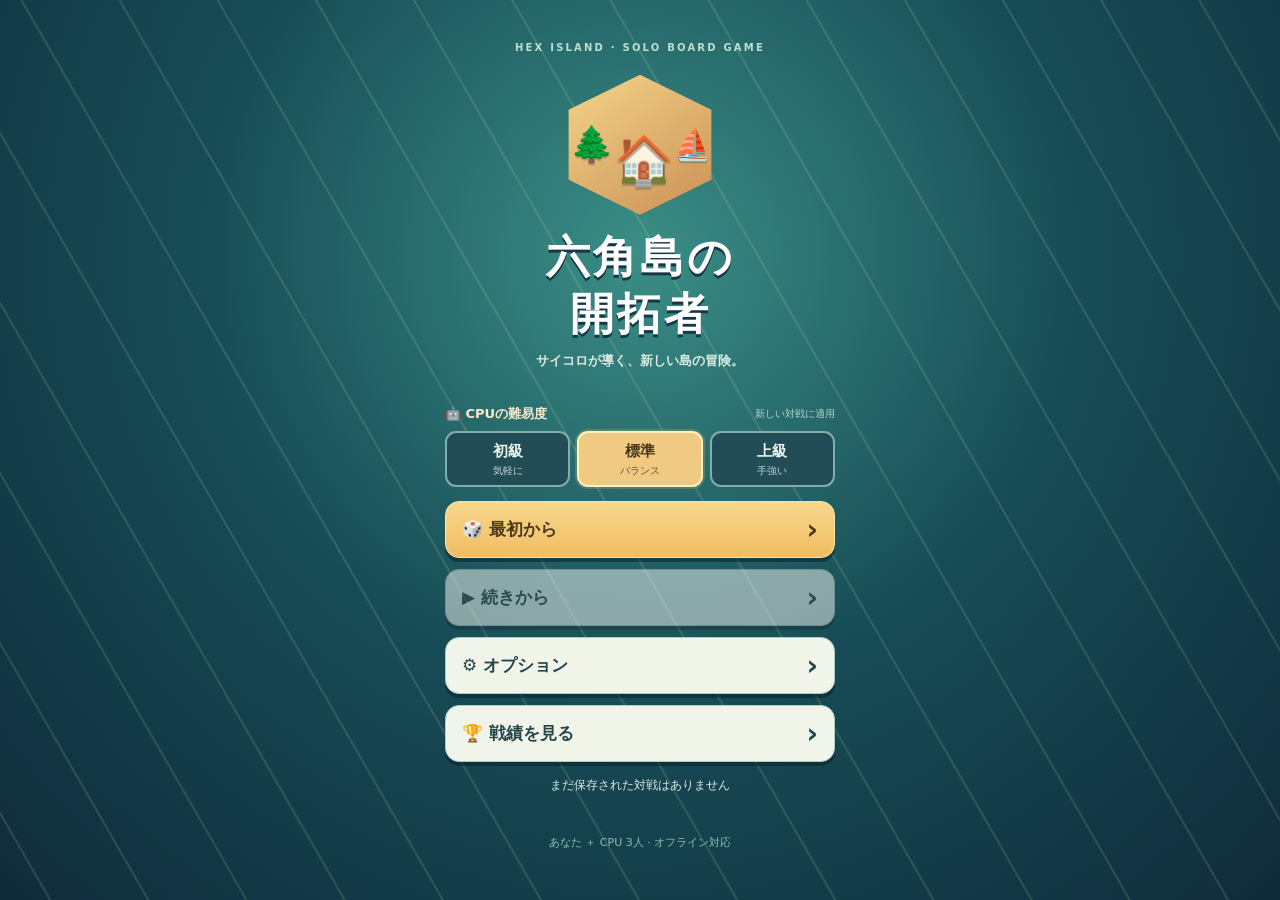
==== hex-island/index.html @ a7f0928b "Publish Hex Island PWA" ====
<!DOCTYPE html>
<html lang="ja">
<head>
<meta charset="utf-8"><meta name="viewport" content="width=device-width,initial-scale=1,maximum-scale=1,viewport-fit=cover">
<meta name="theme-color" content="#172d3d">
<meta name="description" content="六角形の島を開拓しよう。自分対CPU3人で楽しめる、オフライン対応の戦略ボードゲーム。">
<meta name="application-name" content="六角島の開拓者">
<meta name="mobile-web-app-capable" content="yes">
<meta name="apple-mobile-web-app-capable" content="yes">
<meta name="apple-mobile-web-app-status-bar-style" content="black-translucent">
<meta name="apple-mobile-web-app-title" content="六角島の開拓者">
<link rel="manifest" href="./manifest.webmanifest">
<link rel="icon" type="image/svg+xml" href="./favicon.svg">
<link rel="apple-touch-icon" href="./icons/icon-192.png">
<title>六角島の開拓者 — Ver.8.14</title>
<style>
:root{--ink:#203242;--ocean:#9ad3d1;--sand:#f6edda;--paper:#fffaf0;--accent:#0c867b;--gold:#f0b441;--muted:#667482;--red:#dc6858}
*{box-sizing:border-box;-webkit-tap-highlight-color:transparent}html,body{margin:0;height:100%;overflow:hidden}body{font-family:system-ui,-apple-system,"Hiragino Kaku Gothic ProN","Yu Gothic",sans-serif;background:#e7edec;color:var(--ink)}button,select{font:inherit}button{cursor:pointer;touch-action:manipulation}button:disabled{opacity:.35;cursor:default}#app{height:100dvh;max-width:620px;margin:auto;display:flex;flex-direction:column;overflow:hidden;background:#e6f0eb;box-shadow:0 0 35px #182e2433}
.top{background:#172d3d;color:white;padding:calc(8px + env(safe-area-inset-top)) 12px 9px;display:flex;align-items:center;gap:9px;flex-shrink:0}.mark{width:34px;height:34px;border-radius:11px;background:linear-gradient(145deg,#ecd08c,#bb763e);display:grid;place-items:center;font-size:22px}.brand{min-width:0;flex:1}.brand b{font-size:15px;letter-spacing:.045em;display:block}.brand small{font-size:10px;color:#c0d4de}.top button{border:1px solid #547180;background:#294557;color:white;border-radius:9px;min-height:33px;padding:4px 9px;font-size:12px;font-weight:700}
.players{display:grid;grid-template-columns:repeat(4,minmax(0,1fr));background:#fcf8ee;padding:7px 6px;gap:5px;flex-shrink:0;border-bottom:1px solid #e1d9c9}.player{min-width:0;border:2px solid transparent;border-radius:11px;text-align:center;padding:5px 2px 4px;position:relative;background:#eee9df}.player.active{border-color:#244e55;background:#fff}.player .pname{font-size:11px;font-weight:800;white-space:nowrap}.player .pscore{font-size:18px;line-height:1.4;font-weight:900;white-space:nowrap}.player .scorelabel{font-size:9px;color:#70808b}.player .rlen{font-size:10px;line-height:1.2;font-weight:700;color:#566d72}.player .extras{position:absolute;right:2px;top:1px;font-size:9px;letter-spacing:-2px}.player.you{background:#e5f3ef}.player{border:2px solid transparent;cursor:pointer;font-family:inherit;color:inherit;appearance:none}.player:focus-visible{outline:3px solid #e9ab43;outline-offset:1px}.player.active:before{content:"▼";color:#278879;position:absolute;top:-10px;left:calc(50% - 5px);font-size:10px}.port-label{font-size:8px;font-weight:900;fill:#294454;pointer-events:none}.port-ico{font-size:14px;pointer-events:none}.port-hit{cursor:pointer}.boardzone svg:focus-visible{outline:2px solid #e9b24e}.ready:not(.selected){border-color:#5caa92;background:#f2fff6} .hintline .harbor{font-weight:800;color:#0d796f}
.status{background:#e5eee9;border-bottom:1px solid #cdded7;padding:5px 11px;display:flex;align-items:center;justify-content:space-between;gap:7px;min-height:39px;flex-shrink:0}.status .msg{min-width:0;flex:1;font-size:12px;line-height:1.25;font-weight:750}.dice{display:flex;gap:4px;flex-shrink:0}.die{background:white;color:#222;box-shadow:0 1px 3px #1c3e3e33;border-radius:7px;width:25px;height:25px;display:grid;place-items:center;font-size:20px;line-height:1}
.boardzone{position:relative;min-height:0;flex:1;background:radial-gradient(ellipse at 55% 45%,#d0e9dd 0,#99cecc 80%);overflow:hidden;display:flex;align-items:center;justify-content:center}.boardzone:before{content:"";position:absolute;inset:8px;border:1px solid #ffffff44;border-radius:22px;pointer-events:none}.boardzone svg{width:100%;height:100%;max-height:100%;filter:drop-shadow(0 4px 4px #1b66573a);touch-action:manipulation}.boardfooter{position:absolute;right:9px;bottom:6px;font-size:10px;color:#37657499;pointer-events:none}.tile-num{font-size:20px;font-weight:950;fill:#273842;paint-order:stroke;stroke:#fff7ea;stroke-width:.8px}.tile-num.hot{fill:#ba4331}.tile-icon{font-size:25px;pointer-events:none}.tile-name{font-size:10px;font-weight:bold;fill:#1e3d41;opacity:.87;pointer-events:none}.hit{cursor:pointer}.hint{animation:glow 1.4s infinite ease-in-out}@keyframes glow{50%{opacity:.4}}.tile-robber{filter:drop-shadow(0px 2px 1px #3338)}
.dock{background:#fffaf1;border-top:1px solid #d0d4c8;box-shadow:0 -4px 10px #152c2530;flex-shrink:0;padding:7px 9px calc(7px + env(safe-area-inset-bottom))}.wallet{display:grid;grid-template-columns:repeat(5,minmax(0,1fr));gap:5px;margin-bottom:7px}.res{display:flex;align-items:center;justify-content:space-evenly;border:1px solid #ded5c5;background:#faf4e7;border-radius:9px;min-height:36px;padding:2px;gap:2px}.res .ico{font-size:18px}.res b{font-size:16px;font-variant-numeric:tabular-nums}.res small{display:none}.res.empty{opacity:.47}.hintline{font-size:11px;color:#5d6c73;display:flex;align-items:center;justify-content:space-between;min-height:19px;margin-bottom:4px;gap:8px;overflow:hidden}.hintline span{overflow:hidden;text-overflow:ellipsis;white-space:nowrap}.hintline button{border:0;background:none;color:#007e74;font-weight:800;padding:0 4px;white-space:nowrap;font-size:11px}.actions{display:grid;grid-template-columns:repeat(4,minmax(0,1fr));gap:5px}.action{border:1px solid #d8d4c8;border-radius:10px;background:#fff;min-height:39px;padding:5px 2px;color:#244050;font-size:12px;font-weight:800;line-height:1.2}.action.main{background:#0c877c;color:white;border-color:#0c877c}.action.selected{background:#e8b950;border-color:#b88b25;color:#49391f}.action .symbol{margin-right:2px;font-size:15px}.action.wide{grid-column:span 2}.action[hidden]{display:none}
.scrim{position:fixed;inset:0;background:#0a1b26a8;display:flex;align-items:flex-end;justify-content:center;z-index:20;padding:10px}.scrim.hidden{display:none}.sheet{width:min(100%,600px);max-height:85dvh;overflow:auto;background:#fffaf0;border-radius:18px 18px 14px 14px;box-shadow:0 6px 32px #102e3999;padding:18px 17px calc(16px + env(safe-area-inset-bottom));animation:rise .16s ease-out}@keyframes rise{from{transform:translateY(18px);opacity:.6}}.sheet h2{font-size:20px;margin:0 0 8px}.sheet p{font-size:13px;line-height:1.6;margin:0 0 13px;color:#64707b}.sheet .sub{font-size:12px;color:#718080}.sheet .heading{display:flex;justify-content:space-between;align-items:center}.xclose{border:0;background:#eee4d4;width:28px;height:28px;border-radius:50%;font-size:19px}.sheetbtn{border:0;border-radius:10px;padding:12px 15px;background:#0b877b;color:white;font-weight:800;min-height:44px}.sheetbtn.secondary{background:#eae3d3;color:#334954}.sheetbtn:disabled{opacity:.3}.sheet .row{display:flex;align-items:center;gap:8px;margin:8px 0}.sheet select{flex:1;min-width:0;border:1px solid #dbd1bc;background:#fff;padding:10px 5px;border-radius:8px;font-size:14px}.pills{display:grid;grid-template-columns:repeat(5,1fr);gap:5px;margin:12px 0}.pill{border:1px solid #dacaa8;background:white;border-radius:10px;padding:9px 2px;font-size:13px;text-align:center}.pill:disabled{opacity:.3}.pill strong{display:block;font-size:18px}.pill.picked{outline:3px solid #efa933}.harborgrid{display:flex;flex-wrap:wrap;gap:6px;margin:6px 0 12px}.harbor-chip{padding:6px 8px;border-radius:8px;background:#e8f2f0;color:#236457;border:1px solid #b8d3c8;font-size:12px;font-weight:800}.tourtip{font-size:11px;color:#52677a}.breakdown{display:grid;grid-template-columns:1fr auto;gap:7px 12px;border-radius:10px;background:#eef3ed;padding:12px;font-size:13px}.breakdown b{text-align:right}.warning{color:#a25933;font-size:12px}.sheetbtn.alt{background:#e7dbbb;color:#344653}.key{font-size:12px;min-width:56px;font-weight:800}.log{background:#edf3ef;border-radius:8px;padding:10px;font-size:12px;line-height:1.7;max-height:125px;overflow:auto;margin:10px 0}.toast{position:absolute;z-index:10;top:9px;left:50%;transform:translateX(-50%);background:#19343fe8;color:#fff;border:1px solid #ffffff66;border-radius:11px;padding:9px 12px;font-size:13px;font-weight:800;max-width:90%;min-width:150px;text-align:center;pointer-events:none;box-shadow:0 3px 10px #0004;animation:rise .2s ease-out}.hidden{display:none!important}
@media(max-height:700px){.top{padding-top:5px;padding-bottom:5px}.mark{height:29px;width:29px}.players{padding:4px 6px}.player{padding:2px}.player .pscore{font-size:16px}.player .rlen{font-size:9px}.status{min-height:32px;padding-top:3px;padding-bottom:3px}.dock{padding-top:4px}.wallet{margin-bottom:3px}.res{min-height:30px}.actions .action{min-height:34px}.hintline{min-height:16px;margin:0}}
@media(min-width:650px){#app{border-radius:0 0 16px 16px}}
.brand small{white-space:nowrap;overflow:hidden;text-overflow:ellipsis;display:block}.trade-grid{display:grid;grid-template-columns:1fr 1fr;gap:9px;margin:10px 0}.trade-col{padding:10px 8px;border:1px solid #e2d6bd;border-radius:12px;background:#fff}.trade-col.offer{background:#f0f8ee}.trade-col.request{background:#fff3ea}.trade-col h3{margin:0 0 3px;font-size:13px}.trade-col .micro{font-size:10px;color:#728087;min-height:27px;margin:0 0 6px}.trade-row{display:flex;align-items:center;justify-content:space-between;gap:2px;border-top:1px solid #e7e1d6;padding:5px 0;min-height:37px}.trade-row .rtitle{font-size:11px;min-width:0;white-space:nowrap}.trade-row .step{display:flex;gap:2px;align-items:center}.trade-row .step b{font-size:14px;min-width:16px;text-align:center}.stepbtn{width:27px;height:29px;border-radius:7px;border:1px solid #cfd1c5;background:#fff;font-size:19px;font-weight:700;padding:0;line-height:1}.trade-summary{margin:9px 0;padding:8px 10px;border-radius:9px;background:#eef1e9;font-size:12px;line-height:1.6}.trade-summary strong{color:#196d58}.difficulty-options{display:grid;gap:8px}.difficulty-options button{text-align:left;width:100%;background:white;border:2px solid #d4ddcf;border-radius:11px;padding:12px;font-size:13px}.difficulty-options button.active{border-color:#0c877c;background:#eaf9f3}.difficulty-options b{font-size:15px}.difficulty-options small{display:block;color:#718087;margin-top:4px}.trade-result{background:#f2e9dc;padding:10px;border-radius:9px;font-size:12px;line-height:1.5;margin:7px 0}
@media(max-width:375px){.top{gap:4px;padding-left:7px;padding-right:7px}.top button{font-size:10px;padding:4px 6px}.trade-grid{gap:5px}.trade-col{padding:8px 5px}.trade-row .rtitle{font-size:10px}.stepbtn{width:23px}}

/* Ver.6: small, optional, GPU-friendly feedback animations. */
.top #settingsBtn{min-width:33px;padding:4px 6px;font-size:16px}
.boardzone #fxLayer{position:absolute;inset:0;width:100%;height:100%;pointer-events:none;z-index:2;filter:none;overflow:visible}
.dice.is-rolling .die{animation:diceBounce .13s ease-in-out infinite alternate}
.dice.is-rolling .die:nth-child(2){animation-delay:.065s}
@keyframes diceBounce{to{transform:translateY(-4px) rotate(8deg)}}
.float-tag{animation:floatResource 1.1s ease-out forwards;transform-box:fill-box;transform-origin:center}
@keyframes floatResource{0%{opacity:0;transform:translateY(13px) scale(.65)}18%{opacity:1;transform:translateY(0) scale(1.05)}75%{opacity:1}100%{opacity:0;transform:translateY(-24px) scale(1)}}
.fx-road{stroke-dasharray:76;stroke-dashoffset:76;animation:paintRoad .64s cubic-bezier(.15,.75,.22,1) forwards}
@keyframes paintRoad{75%{opacity:1}100%{stroke-dashoffset:0;opacity:0}}
.fx-ring{transform-box:fill-box;transform-origin:center;animation:buildRing .78s ease-out forwards}
@keyframes buildRing{0%{opacity:1;transform:scale(.25)}100%{opacity:0;transform:scale(2.8)}}
.fx-symbol{animation:buildSymbol .8s ease-out forwards;transform-box:fill-box;transform-origin:center}
@keyframes buildSymbol{0%{opacity:0;transform:translateY(9px) scale(.6)}35%{opacity:1;transform:translateY(-7px) scale(1.25)}100%{opacity:0;transform:translateY(-19px) scale(1)}}
.res.gain{animation:walletFlash .9s ease-out 1;border-color:#a1bd61}
@keyframes walletFlash{0%{background:#dbf1b3;transform:scale(1.08)}100%{background:#faf4e7;transform:scale(1)}}
.player .award-pop{position:absolute;left:50%;top:-16px;transform:translateX(-50%);border-radius:9px;padding:3px 7px;background:#f6d578;color:#634300;z-index:5;white-space:nowrap;font-weight:900;font-size:12px;box-shadow:0 3px 12px #0003;animation:floatAward 1.8s ease-out forwards;pointer-events:none}
@keyframes floatAward{0%{opacity:0;transform:translate(-50%,8px)}20%{opacity:1}70%{opacity:1}100%{opacity:0;transform:translate(-50%,-22px)}}
.celebration{position:fixed;inset:0;z-index:25;pointer-events:none;overflow:hidden}
.confetti{position:absolute;top:-10vh;width:9px;height:18px;border-radius:2px;opacity:0;animation:confettiDrop var(--time) cubic-bezier(.3,.45,.6,1) var(--delay) forwards}
@keyframes confettiDrop{0%{opacity:0;transform:translate(0,-4vh) rotate(0deg)}10%{opacity:1}80%{opacity:1}100%{opacity:0;transform:translate(var(--drift),115vh) rotate(var(--rotate))}}
.setting-toggle{width:100%;display:flex;align-items:center;justify-content:space-between;border:1px solid #d1dfd5;border-radius:12px;padding:13px 12px;background:#fff;margin:10px 0;text-align:left;font-size:14px;font-weight:700;color:#2a4348;min-height:50px}
.setting-toggle .value{color:#fff;background:#178578;border-radius:18px;padding:5px 10px;min-width:64px;text-align:center;font-size:12px}
.setting-toggle[aria-pressed="false"] .value{background:#9b9fa1}
.victory-lead{text-align:center;font-size:16px;font-weight:800;color:#276d60}
@media (prefers-reduced-motion:reduce){.dice.is-rolling .die,.float-tag,.fx-road,.fx-ring,.fx-symbol,.res.gain,.award-pop,.confetti{animation:none!important}}
@media(max-width:375px){.top{gap:3px}.brand b{font-size:13px}.top #settingsBtn{min-width:27px;font-size:14px;padding:4px}}
.order-full{width:100%;margin-top:12px}.order-description{font-size:12px;line-height:2;background:#edf4ee;border-radius:10px;padding:10px 12px;margin:11px 0;overflow-wrap:anywhere}.order-results{display:grid;gap:5px;margin:10px 0}.order-row{display:flex;align-items:center;gap:7px;padding:9px;border:1px solid #e6ddc8;border-radius:9px;background:white;font-size:13px}.order-row.human{background:#e8f7ed;border-color:#89bba4}.order-row b{min-width:30px}.order-row span:nth-child(2){flex:1;font-weight:800}.order-row .mini-dice{font-size:21px;color:#284b66;letter-spacing:1px}.order-row strong{min-width:23px;text-align:right;font-size:19px}.order-row small{font-size:9px;color:#5b7068}

/* Ver.7 · colorful resource cards, crisp artwork, and readable port-access locations. */
:root{--ocean:#89c7c9;--paper:#fffaf1}
.boardzone{background:radial-gradient(ellipse at 48% 40%,#d4eadd 0%,#95cfcd 55%,#71afb7 100%)}
.boardzone svg{filter:drop-shadow(0 2px 4px #286f6b36)}
.tile-num{font-size:20px;stroke:#fffbed;stroke-width:1.5px;stroke-linejoin:round;paint-order:stroke}
.tile-label{font-size:9px;font-weight:900;fill:#27484a;paint-order:stroke;stroke:#fff6df;stroke-width:1.7;stroke-linejoin:round}
.port-rope{fill:none;stroke:#f2f9ef;stroke-width:5.5;stroke-linecap:round;opacity:.95}
.port-rope-color{fill:none;stroke:#35798a;stroke-width:2;stroke-dasharray:3.5 3.5;stroke-linecap:round}
.port-rope.is-selected{stroke:#ffe28a;stroke-width:9;opacity:1;filter:drop-shadow(0 0 4px #ffed93)}
.port-rope-color.is-selected{stroke:#d17919;stroke-width:2.8;stroke-dasharray:5 3}
.port-landing{fill:#fff9e7;stroke:#488e98;stroke-width:2.3;pointer-events:none}
.port-landing.selected{fill:#ffe38b;stroke:#b8701b;stroke-width:3.5}
.port-landing.ours{fill:#fdf0bd;stroke:#b17b23}
.port-landing-label{font-size:12px;font-weight:900;fill:#7b4610;pointer-events:none;text-anchor:middle}
.port-badge{cursor:pointer;filter:drop-shadow(0px 2px 2px #244f4d55)}
.port-badge > rect:first-child{fill:#fffaf0;stroke:#377d8c;stroke-width:2}
.port-badge.selected > rect:first-child{fill:#ffe2a1;stroke:#b4791d;stroke-width:2.8}
.port-badge.owned > rect:first-child{fill:#f8f0b5;stroke:#b87920;stroke-width:2.4}
.port-badge .symbol{font-size:13px;pointer-events:none}
.port-badge .ratio{font-size:10px;font-weight:950;fill:#275262;pointer-events:none}
.port-badge .port-tap{fill:transparent;stroke:transparent;cursor:pointer}
.port-badge:focus{outline:none}
.port-help{position:absolute;top:9px;right:10px;z-index:3;background:#fffaf3e8;color:#235c63;border:1.5px solid #4d999f;border-radius:18px;padding:7px 11px;font-size:11px;font-weight:900;box-shadow:0 2px 6px #25585b38}
.port-help:focus-visible{outline:3px solid #e8aa36}
.port-guide{position:absolute;z-index:4;left:8px;right:8px;bottom:25px;max-width:440px;margin:auto;border-radius:13px;border:2px solid #e2b259;background:#fff9eafa;box-shadow:0 6px 20px #234e5c48;padding:8px 37px 9px 11px;color:#274954;display:flex;flex-direction:column;gap:3px;font-size:12px;line-height:1.45;pointer-events:auto}
.port-guide strong{font-size:13px}
.port-guide .explain{color:#5b6570;font-size:11px}
.port-guide .spot-status{font-size:11px;color:#754e12;font-weight:750}
.port-guide button{position:absolute;right:8px;top:7px;border:0;background:#eaddc2;color:#3f5356;border-radius:50%;font-size:18px;width:27px;height:27px}
.boardfooter{left:8px;right:unset;bottom:6px;color:#285d64;font-size:10px;font-weight:800;letter-spacing:0;text-shadow:0 1px 2px #fff}
.wallet{gap:5px;margin-bottom:6px}
.res{position:relative;display:grid;grid-template-columns:1fr auto;grid-template-rows:27px 18px;align-content:center;min-height:58px;gap:0 1px;padding:4px 7px;border-width:1.5px;border-radius:11px;box-shadow:inset 0 1px #fff7,0 2px 2px #24404015}
.res .ico{grid-row:1;grid-column:1/3;font-size:25px;line-height:1;display:flex;align-items:center;justify-content:center}
.res b{grid-column:2;grid-row:2;font-size:17px;font-variant-numeric:tabular-nums;text-align:right;line-height:1}
.res small{display:block;grid-column:1;grid-row:2;font-size:10px;white-space:nowrap;font-weight:900;text-align:left;color:#49696a}
.res.r-0{background:#e1f0d9;border-color:#95bb89}.res.r-1{background:#f9e1d2;border-color:#d6ac94}.res.r-2{background:#e6efce;border-color:#b8c891}.res.r-3{background:#fff0bc;border-color:#ddc377}.res.r-4{background:#dde9ef;border-color:#a9c1cc}
.res.empty{opacity:.66}
.action .cost{display:block;margin:2px auto 0;font-size:10px;font-weight:700;line-height:1.1;letter-spacing:-.06em;white-space:nowrap;color:#648083}
.action.selected .cost{color:#694d1e}
.action.ready .cost{color:#2d7163}
.action.main{background:#0c877c}
.action:not(.main){min-height:48px}
@media(max-height:700px){.res{min-height:43px;grid-template-rows:21px 14px;padding:3px 4px}.res .ico{font-size:21px}.res b{font-size:15px}.res small{font-size:8px}.action:not(.main){min-height:41px}.action .cost{font-size:9px;margin-top:1px}.port-help{top:5px;right:5px;padding:5px 8px}.port-guide{bottom:20px;padding-top:6px;padding-bottom:6px}}
@media(max-width:355px){.res{padding:3px 3px}.res .ico{font-size:21px}.res b{font-size:15px}.res small{font-size:8px}.action{font-size:11px}}


/* Ver.7.3 — keep the board readable while showing what just happened. */
.speed-chip{border:1px solid #75b1a3;background:#f0fff8;color:#175c52;border-radius:9px;padding:5px 6px;font-size:10px;line-height:1.2;font-weight:900;white-space:nowrap;min-height:28px;flex-shrink:0;min-width:52px}
.speed-chip[aria-pressed="true"]{background:#165b6b;border-color:#165b6b;color:white}
.production{flex-shrink:0;background:#ecf7ef;padding:4px 8px 5px;border-bottom:1px solid #b9d6c7;min-height:44px}
.production-title{display:flex;align-items:center;gap:6px;font-size:10px;font-weight:900;color:#215950;line-height:1.2;margin-bottom:3px}
.production-title span{font-weight:600;color:#617b76;font-size:9px}
.production-chips{display:flex;gap:5px;overflow-x:auto;scrollbar-width:thin;overscroll-behavior-x:contain;-webkit-overflow-scrolling:touch}
.production-chip{white-space:nowrap;background:#fffaf3;border:1px solid #cadfd4;border-radius:7px;padding:3px 7px;font-size:11px;font-weight:850;line-height:1.2}
.production-chip.mine{background:#fff3cc;border-color:#e6ce93}
.cpu-notice{position:absolute;z-index:5;top:48px;left:8px;max-width:min(68%,280px);display:flex;align-items:center;gap:7px;border:1.5px solid #ffffffb9;background:#203e46ed;color:white;border-radius:12px;padding:8px 10px;font-size:12px;line-height:1.2;box-shadow:0 3px 12px #12394455;pointer-events:none}
.cpu-notice b{font-weight:900}.cpu-notice small{display:block;color:#d0e6de;font-size:10px;line-height:1.3;margin-top:3px}
.cpu-dot{display:inline-block;width:10px;height:10px;flex-shrink:0;border-radius:100%;box-shadow:0 0 0 2px #fff9}
.cpu-spot-road,.cpu-spot-ring{pointer-events:none;stroke-dasharray:8 5;opacity:.95;filter:drop-shadow(0 0 4px white);animation:cpuHalo .65s infinite alternate ease-in-out}
@keyframes cpuHalo{to{opacity:.4;stroke-width:12}}
@media(prefers-reduced-motion:reduce){.cpu-spot-road,.cpu-spot-ring{animation:none}}
@media(max-width:375px){.speed-chip{font-size:9px;min-width:45px;padding:4px 3px}.cpu-notice{font-size:11px;top:43px;max-width:68%}.production-chip{font-size:10px}}
@media(max-height:670px){.production{min-height:38px;padding:2px 7px}.production-title{margin-bottom:1px}.production-chip{padding:2px 5px}.cpu-notice{top:37px;padding:6px 8px}}
/* PWA install guidance inside settings */
.pwa-panel{border-top:1px solid #d9dccf;margin-top:17px;padding-top:13px}
.pwa-panel h3{font-size:15px;margin:0 0 7px;color:#1e4650}
.pwa-help{font-size:12px;line-height:1.6;color:#546b76;margin:4px 0 8px}
.pwa-install{display:block;width:100%;margin:8px 0}
.pwa-installed{font-size:13px;color:#18725a;font-weight:800;padding:8px;background:#e8f6ee;border-radius:8px}

/* Ver.8.1 — more readable own cards and always-visible public CPU information. */
.players{padding:6px 5px;gap:4px}
.player{display:flex;flex-direction:column;gap:2px;align-items:stretch;min-height:86px;padding:5px 4px 4px;border-radius:10px}
.player .pname{font-size:10px;text-align:left;padding-left:1px;overflow:hidden;text-overflow:ellipsis}
.player .pscore{font-size:20px;text-align:left;line-height:1.2;padding-left:1px}
.player .scorelabel{font-size:9px}
.player .player-hands{display:flex;gap:3px;align-items:center;justify-content:space-between;font-size:11px;line-height:1.1;font-weight:850;border-radius:5px;background:#ffffffb7;padding:3px 4px;color:#344e55}
.player .player-hands span{white-space:nowrap}
.player .player-assets{display:flex;align-items:center;justify-content:space-between;font-size:10px;font-weight:800;line-height:1.15;white-space:nowrap;color:#526c6b;padding:0 1px}
.player .extras{font-size:10px}
.player.active{box-shadow:inset 0 0 0 1px #2e7d77}
.hand-heading{display:flex;align-items:center;justify-content:space-between;gap:6px;margin-bottom:5px;min-height:26px}
.hand-heading-title{min-width:0;display:flex;gap:7px;align-items:baseline;white-space:nowrap}
.hand-heading-title strong{font-size:12px;color:#294a4e}
.hand-heading-title span{font-size:11px;font-weight:750;color:#5b716e}
.dev-shortcut{background:#f5eacc;border:1px solid #d7bd7c;color:#675022;border-radius:8px;font-size:11px;font-weight:900;min-height:27px;padding:4px 9px;white-space:nowrap}
.dev-shortcut span{font-size:15px;margin-left:3px}
.res{width:100%;font:inherit;color:var(--ink);cursor:pointer;appearance:none;text-align:left;transition:filter .15s}
.res:focus-visible,.dev-shortcut:focus-visible{outline:3px solid #0c867b;outline-offset:2px}
.res:active{filter:brightness(.92)}
.res b{font-size:20px}
.hand-modal-grid{display:grid;grid-template-columns:repeat(5,minmax(0,1fr));gap:5px;margin:12px 0}
.hand-big-card{min-width:0;text-align:center;border-radius:10px;padding:9px 2px;border:1.5px solid #dad6c8;background:#f6f4ed;display:flex;flex-direction:column;gap:3px;align-items:center}
.hand-big-card.r-0{background:#e1f0d9;border-color:#95bb89}.hand-big-card.r-1{background:#f9e1d2;border-color:#d6ac94}.hand-big-card.r-2{background:#e6efce;border-color:#b8c891}.hand-big-card.r-3{background:#fff0bc;border-color:#ddc377}.hand-big-card.r-4{background:#dde9ef;border-color:#a9c1cc}
.hand-big-ico{font-size:26px}.hand-big-name{font-size:11px;font-weight:850}.hand-big-card strong{font-size:25px;line-height:1}.hand-big-card small{font-size:10px;margin-left:1px}
.hand-modal-foot{display:flex;align-items:center;justify-content:space-between;gap:8px;padding:10px;border-radius:11px;background:#f5efdc;margin:10px 0;font-size:12px;font-weight:750}
.hand-modal-foot button{font-size:11px;padding:9px}
.rival-overview{display:grid;grid-template-columns:repeat(2,minmax(0,1fr));gap:8px;margin:12px 0}
.rival-overview>div{border:1px solid #dce0d3;border-radius:10px;background:#f1f6ee;padding:10px}
.rival-overview small{display:block;font-size:11px;color:#536b6a;font-weight:700}
.rival-overview strong{display:block;margin-top:4px;font-size:25px;color:#244956}
.rival-overview em{font-style:normal;font-size:11px;font-weight:700;color:#6b8080}
.rival-pieces{font-size:12px!important;background:#f5f0e5;padding:9px;border-radius:9px;line-height:2!important}
.rival-heading{font-size:14px;margin:15px 0 8px;color:#2d5156}
.rival-hidden{padding:11px;border:1px dashed #bed1cc;border-radius:9px;background:#f4f8f6;font-size:12px;color:#49616b}
.rival-resources{display:flex;gap:6px;flex-wrap:wrap}.rival-resources>span{background:#eff3e6;padding:6px 8px;border-radius:8px;font-size:12px}
.rival-port{margin-top:12px!important;font-size:12px!important}
@media(max-width:355px){.player{padding:5px 2px;min-height:80px}.player .pname{font-size:9px}.player .pscore{font-size:18px}.player .player-hands{font-size:10px;padding:2px}.player .player-assets{font-size:9px}.hand-heading-title{gap:4px}.hand-heading-title strong{font-size:11px}.hand-heading-title span{font-size:10px}.dev-shortcut{font-size:10px;padding:3px 5px}.hand-big-ico{font-size:21px}.hand-big-name{font-size:9px}}
@media(max-height:700px){.player{min-height:72px;padding-top:2px;padding-bottom:2px;gap:0}.player .pscore{font-size:17px}.player .player-hands{padding:2px}.player .player-assets{font-size:9px}.hand-heading{min-height:23px;margin-bottom:3px}.res{min-height:41px}.res b{font-size:16px}}

/* v8.2: full-screen development-card collection */
.scrim.dev-screen{align-items:stretch;padding:0;background:#10252de8}
.scrim.dev-screen .sheet{width:100%;max-width:none;max-height:100dvh;height:100dvh;border-radius:0;padding:calc(18px + env(safe-area-inset-top)) 16px calc(24px + env(safe-area-inset-bottom));background:linear-gradient(155deg,#173f47,#244d4a 55%,#122f3a);color:#fff;animation:rise .2s ease-out}
.scrim.dev-screen .sheet h2{color:#fff;font-size:22px}
.scrim.dev-screen .xclose{background:#ffffff25;color:white;width:40px;height:40px;font-size:24px}
.dev-intro{color:#d9e9dc!important;font-size:13px!important;margin:12px 0!important}
.dev-grid{display:grid;grid-template-columns:repeat(2,minmax(0,1fr));gap:12px;padding:5px 0 12px;max-width:660px;margin:auto}
.dev-tile{position:relative;min-height:204px;border-radius:16px;border:2px solid #e4c98e;background:linear-gradient(160deg,#fff8e8,#e7d2a9);padding:14px 11px;box-shadow:0 6px 12px #0004;display:flex;flex-direction:column;align-items:center;color:#3b453e;text-align:center;gap:5px}
.dev-tile.is-locked{filter:saturate(.32);opacity:.65;border-color:#b5c0b8}
.dev-tile .dev-emoji{font-size:52px;line-height:1.15;margin:3px auto 6px}
.dev-tile .dev-name{font-size:17px;font-weight:950;color:#3b4b3e}
.dev-tile .dev-desc{font-size:11px;line-height:1.4;color:#4c5950;flex:1}
.dev-tile .dev-state{font-size:10px;font-weight:800;color:#895d1d;min-height:15px}
.dev-tile .dev-use{width:100%;font-size:14px;font-weight:900;border:0;border-radius:10px;background:#0d8172;color:white;padding:11px 5px;min-height:43px}
.dev-tile .dev-use:disabled{background:#b4b9b0;color:#374c45;opacity:1}
.dev-tile .dev-count{position:absolute;right:9px;top:9px;padding:4px 8px;border-radius:99px;background:#164e51;color:white;font-size:12px;font-weight:900}
.dev-note{color:#ddebdc!important;text-align:center;font-size:11px!important;margin:4px auto!important;max-width:500px}
.dev-empty{background:#ffffff18;border:1px dashed #ffffff80;border-radius:16px;padding:30px 15px;text-align:center;color:white}
.dev-reveal{position:fixed;z-index:35;inset:0;background:#081c27df;display:flex;align-items:center;justify-content:center;pointer-events:auto;cursor:pointer;padding:24px;animation:devFlash .25s ease-out both}
.dev-reveal-inner{background:linear-gradient(155deg,#fffae9,#dfc28a);border:4px solid #f6de9b;border-radius:23px;box-shadow:0 0 60px #f3cb60aa;width:min(310px,90vw);padding:40px 20px;text-align:center;transform:scale(1);animation:devBurst .68s ease both;color:#3b443b}
.dev-reveal-inner .tap-dismiss{display:block;margin-top:20px;padding:12px;background:#22695e;color:white;border-radius:12px;font-size:15px;font-weight:800}.dev-reveal-inner .symbol{display:block;font-size:90px}.dev-reveal-inner b{display:block;font-size:28px;margin:12px 0}.dev-reveal-inner small{font-size:14px}
@keyframes devFlash{from{opacity:0}to{opacity:1}}@keyframes devBurst{0%{transform:scale(.55) rotate(-7deg)}40%{transform:scale(1.07)}100%{transform:scale(1)}}
@media(max-width:350px){.dev-grid{gap:8px}.dev-tile{min-height:185px;padding:9px 6px}.dev-tile .dev-emoji{font-size:40px}.dev-tile .dev-name{font-size:15px}.dev-tile .dev-desc{font-size:10px}}
@media(prefers-reduced-motion:reduce){.dev-reveal,.dev-reveal-inner{animation:none!important}}

/* v8.5: visible title races, showing all players without revealing hidden cards */
.award-standings{display:grid;grid-template-columns:1fr 1fr;gap:7px;padding:7px 9px 5px;background:#f3f1e8}
.award-panel{background:#fffdf7;border:1px solid #ddd9c5;border-radius:12px;padding:7px;min-width:0}
.award-heading{display:flex;flex-direction:column;gap:2px;margin-bottom:5px;min-height:39px}
.award-heading strong{font-size:12px;color:#284b50}.award-heading>span{font-size:9px;color:#687476;line-height:1.3}
.award-ranking{display:grid;gap:3px}
.award-person{display:flex;align-items:center;gap:2px;min-width:0;padding:3px 4px;border-radius:7px;background:#f1f2ed;color:#384e4f}
.award-person.award-top{background:#edf4e4}.award-person.award-holder{background:#fff0b9;outline:1px solid #d4ad45}
.award-name{display:flex;align-items:center;gap:3px;flex:1;min-width:0;font-size:10px;white-space:nowrap;letter-spacing:-.25px}
.award-name i{display:inline-block;flex:0 0 6px;width:6px;height:6px;border-radius:50%}
.award-person b{font-size:14px;font-variant-numeric:tabular-nums;white-space:nowrap}.award-person b small{font-size:9px;margin-left:1px}
.award-rank{font-size:8px;color:#80632d;text-align:right;white-space:nowrap;min-width:23px}
@media(max-width:365px){.award-standings{gap:5px;padding:5px}.award-panel{padding:5px}.award-name{font-size:9px}.award-person b{font-size:12px}.award-rank{font-size:7px;min-width:20px}.award-heading strong{font-size:11px}}

/* v8.6: compact award crowns directly on player icons, no ranking table */
.player .pname{display:flex;align-items:center;gap:3px;white-space:nowrap}
.player-display-name{min-width:0;overflow:hidden;text-overflow:ellipsis}
.player-avatar{position:relative;flex:0 0 16px;width:16px;height:16px;border-radius:50%;display:inline-flex;align-items:center;justify-content:center;background:var(--avatar-color);color:transparent;border:2px solid #ffffff;box-shadow:0 0 0 1px #6c7676}
.player-avatar.has-knight{box-shadow:0 0 0 3px #287bce}
.player-avatar.has-road{border-color:#ffcc45;box-shadow:0 0 0 3px #d59305}
.player-avatar.has-knight.has-road{border:3px solid #287bce;box-shadow:0 0 0 3px #d59305}
.player .award-pills{display:flex;justify-content:space-between;gap:2px;min-width:0}
.player .award-pill{padding:2px 3px;border:1px solid #deded7;border-radius:8px;font-size:10px;line-height:1.2;font-weight:850;background:#f7f7f3;color:#53646a;white-space:nowrap}
.player .award-pill.knight-owned{background:#d7ecff;border:2px solid #287bce;color:#164b8b}
.player .award-pill.road-owned{background:#fff0bd;border:2px solid #ca9107;color:#705000}
@media(max-width:365px){.player .award-pill{font-size:9px;padding:2px 1px}.player-avatar{flex-basis:13px;width:13px;height:13px}.player .pname{gap:2px}}

/* CPU選択: プレイヤーカラーを名前に反映 */
.cpu-choice-row{display:flex;gap:7px;flex-wrap:wrap;margin:7px 0 13px}
.cpu-choice{flex:1 1 85px;min-width:0;border:2px solid #cbd4d2;background:#fff;border-radius:10px;padding:10px 6px;font:inherit;font-size:13px;font-weight:900;cursor:pointer;min-height:46px}
.cpu-choice.is-selected{border-color:var(--cpu-color);background:#edf5fa;box-shadow:inset 0 0 0 1px var(--cpu-color)}
.cpu-choice-name{font-weight:950;color:var(--cpu-text);display:block}
.cpu-choice small{display:block;font-size:10px;color:#56686e;font-weight:700;margin-top:2px}
.victim-name{font-weight:950}

/* Ver.8.8: dedicated title menu */
.start-screen{position:fixed;inset:0;z-index:35;background:radial-gradient(circle at 50% 28%,#3b8e86 0%,#174c56 48%,#102b3a 100%);color:#fff;display:flex;justify-content:center;align-items:center;padding:20px 22px calc(28px + env(safe-area-inset-bottom));overflow-y:auto}
.start-screen.hidden{display:none}
.start-screen:before{content:"";position:absolute;inset:0;pointer-events:none;opacity:.15;background:repeating-linear-gradient(60deg,transparent 0 42px,#d5e6a8 43px 44px,transparent 45px 85px)}
.start-content{position:relative;width:min(100%,390px);text-align:center;display:flex;align-items:stretch;flex-direction:column;gap:0}
.start-kicker{font-size:10px;font-weight:850;letter-spacing:2.2px;color:#bbded1;margin-bottom:22px}
.start-logo{display:flex;gap:0;justify-content:center;align-items:center;margin:0 auto 13px;width:166px;height:140px;position:relative;background:linear-gradient(145deg,#f6d68b,#c98e53);clip-path:polygon(50% 0,93% 25%,93% 75%,50% 100%,7% 75%,7% 25%);filter:drop-shadow(0 7px 5px #0005)}
.start-logo span{font-size:35px;text-shadow:0 2px 1px #364c3b55}.start-logo span:nth-child(2){font-size:48px;transform:translateY(16px)}.start-logo span:nth-child(3){font-size:30px}
.start-content h1{font-size:clamp(34px,10vw,44px);font-weight:950;letter-spacing:3px;line-height:1.3;margin:0;text-shadow:0 3px 0 #163747}
.start-subtitle{color:#d9ebe2;font-size:13px;font-weight:650;margin:10px 0 27px}
.start-actions{display:grid;gap:11px}
.start-button{width:100%;min-height:57px;border:1.5px solid #accdc6;background:#f1f4e9;color:#24454a;border-radius:14px;padding:12px 16px;font-size:17px;font-weight:900;display:flex;align-items:center;justify-content:space-between;box-shadow:0 4px 0 #051f2680;cursor:pointer}
.start-button span{font-size:28px;line-height:1}.start-button.start-primary{background:linear-gradient(#f8d88c,#f0bd62);border-color:#ffe2a8;color:#4d3820}
.start-button:disabled{opacity:.52;filter:grayscale(.6);cursor:not-allowed}.start-button:focus-visible{outline:3px solid #fff;outline-offset:3px}
.start-save{min-height:35px;margin-top:14px;color:#dcebe5;font-size:12px;line-height:1.55}.start-foot{font-size:11px;color:#8fbdb6;margin-top:24px}
.scrim{z-index:50}
@media(max-height:640px){.start-screen{align-items:flex-start}.start-kicker{margin-bottom:8px}.start-logo{width:115px;height:98px;margin-bottom:5px}.start-logo span{font-size:26px}.start-logo span:nth-child(2){font-size:37px}.start-content h1{font-size:32px}.start-subtitle{margin:7px 0 13px}.start-button{min-height:46px;padding:8px 14px}.start-foot{margin-top:10px}}
/* Ver.8.13: match records */
.records-summary{display:grid;grid-template-columns:repeat(3,minmax(0,1fr));gap:8px;margin:12px 0 15px}.records-stat{background:#edf4ef;border:1px solid #c8dad0;border-radius:13px;padding:11px 5px;text-align:center}.records-stat b{font-size:23px;color:#176a64;display:block}.records-stat small{font-size:11px;color:#53696a}.records-item{background:#f6f4eb;border:1px solid #d6dcd3;border-radius:12px;padding:12px;margin:9px 0;line-height:1.7}.records-item .result{font-weight:900;color:#236a62}.records-item.loss .result{color:#855e61}.records-meta{color:#617477;font-size:12px}.records-players{display:grid;grid-template-columns:repeat(4,minmax(0,1fr));gap:4px;margin-top:9px;text-align:center;font-size:12px}.records-players span{background:#e9f0ef;border-radius:7px;padding:5px 1px}.records-empty{text-align:center;padding:25px 10px;color:#617477;line-height:1.8}
/* Ver.8.9: title-screen difficulty selector */
.start-difficulty{margin:8px 0 14px;color:#f5eacb;text-align:left;width:100%;}
.start-difficulty-heading{display:flex;justify-content:space-between;align-items:center;gap:6px;font-size:13px;font-weight:800;margin:0 0 8px;}
.start-difficulty-heading span{font-size:10px;color:#b9d6d1;font-weight:500;}
.start-difficulty-options{display:grid;grid-template-columns:repeat(3,minmax(0,1fr));gap:7px;}
.start-difficulty-options button{border:2px solid #80afa9;background:#224d56;color:#ecf6ee;border-radius:11px;padding:9px 3px 7px;font-weight:800;font-size:15px;min-height:56px;cursor:pointer;}
.start-difficulty-options button small{display:block;font-size:10px;font-weight:500;margin-top:3px;color:#c5dcda;}
.start-difficulty-options button[aria-pressed="true"]{background:#f0c982;color:#463719;border-color:#fff0be;box-shadow:0 0 0 2px #f0c98235;}
.start-difficulty-options button[aria-pressed="true"] small{color:#625338;}

/* Ver.8.13: two-row mobile header. No vertical title wrapping. */
.top{display:flex;flex-direction:column;align-items:stretch;gap:7px;padding:8px 12px 9px}
.top-identity{display:flex;align-items:center;gap:10px;min-width:0;min-height:39px}
.top-identity .mark{flex-shrink:0;width:37px;height:37px}
.top-identity .brand{flex:1;min-width:0}
.top-identity .brand b{font-size:16px;line-height:1.35;white-space:nowrap;overflow:hidden;text-overflow:ellipsis;letter-spacing:0}
.top-identity .brand small{font-size:10px;line-height:1.3;white-space:nowrap}
.top-identity #homeBtn{flex-shrink:0;min-width:78px;background:#365365}
.top-menu{display:grid;grid-template-columns:repeat(4,minmax(0,1fr));gap:7px;width:100%}
.top-menu button{min-width:0;width:100%;white-space:nowrap;font-size:12px;min-height:36px;padding:5px 3px}
@media(max-width:375px){.top{gap:6px;padding:7px 9px}.top-identity .brand b{font-size:15px}.top-menu{gap:5px}.top-menu button{font-size:11px;padding:4px 2px}.top-identity #homeBtn{font-size:12px;padding:5px 7px;min-width:75px}}
@media(max-height:700px){.top{gap:4px;padding-top:4px;padding-bottom:5px}.top-identity{min-height:31px}.top-identity .mark{width:30px;height:30px}.top-menu button{min-height:30px}}
</style>
</head>
<body><main id="app">
<header class="top"><div class="top-identity"><div class="mark">⬡</div><div class="brand"><b>六角島の開拓者</b><small>HEX ISLAND · Ver.8.13</small></div><button id="homeBtn" aria-label="タイトル画面に戻る">⌂ ホーム</button></div><nav class="top-menu" aria-label="ゲームメニュー"><button id="levelBtn" aria-label="CPU難易度">🤖 標準</button><button id="settingsBtn" aria-label="演出とCPU速度の設定" title="音・アニメーション・CPU速度">⚙️ 設定</button><button id="rulesBtn">📖 ルール</button><button id="restartBtn">↻ 新規</button></nav></header>
<section class="players" id="players"></section>
<div class="status"><div class="msg" id="message">島を準備しています…</div><button type="button" id="cpuSpeedBtn" class="speed-chip" title="CPU手番の速度を切り替える">▶ 通常</button><div class="dice" id="dice"></div></div><section id="production" class="production hidden" aria-label="前回のサイコロで獲得した資源" aria-live="polite"></section>
<section class="boardzone"><svg id="board" viewBox="-259 -239 518 478" aria-label="六角形のゲーム盤"></svg><svg id="fxLayer" viewBox="-259 -239 518 478" aria-hidden="true"></svg><div id="toast" class="toast hidden"></div><div id="cpuNotice" class="cpu-notice hidden" role="status" aria-live="polite"></div><button type="button" id="portHelpBtn" class="port-help">⚓ 港の建設位置</button><div class="port-guide hidden" id="portGuide"></div><div class="boardfooter">⚓ 港から伸びる2本の線の先に建設</div></section>
<section class="dock"><div class="hand-heading"><div class="hand-heading-title"><strong>🎴 自分の手札</strong><span id="handSummary" aria-live="polite">資源 0枚</span></div><button type="button" id="handDevBtn" class="dev-shortcut">🃏 発展 0枚 <span aria-hidden="true">›</span></button></div><div id="wallet" class="wallet" aria-label="あなたの資源カード。タップで手札の詳細を確認できます"></div><div class="hintline"><span id="hint">資源を集めて島を開拓しよう</span><button id="historyBtn">履歴を見る</button></div><div class="actions" id="actions"></div></section></main>
<div class="start-screen hidden" id="startScreen" role="dialog" aria-modal="true" aria-label="スタート画面">
  <div class="start-content">
    <div class="start-kicker">HEX ISLAND · SOLO BOARD GAME</div>
    <div class="start-logo" aria-hidden="true"><span>🌲</span><span>🏠</span><span>⛵</span></div>
    <h1>六角島の<br>開拓者</h1>
    <p class="start-subtitle">サイコロが導く、新しい島の冒険。</p>
    <div class="start-difficulty" role="group" aria-labelledby="startDifficultyLabel">
      <div class="start-difficulty-heading" id="startDifficultyLabel">🤖 CPUの難易度 <span>新しい対戦に適用</span></div>
      <div class="start-difficulty-options">
        <button type="button" data-start-level="easy" aria-pressed="false">初級<small>気軽に</small></button>
        <button type="button" data-start-level="normal" aria-pressed="true">標準<small>バランス</small></button>
        <button type="button" data-start-level="hard" aria-pressed="false">上級<small>手強い</small></button>
      </div>
    </div>
    <div class="start-actions">
      <button id="startNew" class="start-button start-primary">🎲 最初から <span>›</span></button>
      <button id="startContinue" class="start-button">▶ 続きから <span>›</span></button>
      <button id="startOptions" class="start-button">⚙️ オプション <span>›</span></button>
      <button id="startRecords" class="start-button">🏆 戦績を見る <span>›</span></button>
    </div>
    <div class="start-save" id="startSaveInfo"></div>
    <div class="start-foot">あなた ＋ CPU 3人 · オフライン対応</div>
  </div>
</div>
<div class="scrim hidden" id="scrim"><div class="sheet" id="sheet"></div></div><div id="celebration" class="celebration hidden" aria-hidden="true"></div>
<script>
(()=>{'use strict';
const $=id=>document.getElementById(id), SVG='http://www.w3.org/2000/svg';
const R=['木材','レンガ','羊毛','小麦','鉱石'], ICON=['🌲','🧱','🐑','🌾','⛰️'], COLORS=['#396c50','#b96951','#99b877','#e4c56d','#8a9ba0','#e9d8ae'], RC=['#4b895c','#ba6c50','#87a05b','#c3a65a','#6b8290'];
const VERSION='8.13';
const PLAYER_COLORS=['#e6a72e','#db657a','#597edf','#269a59'], NAMES=['あなた','CPU 1','CPU 2','CPU 3'];
const CPU_TEXT_COLORS=['#8b6212','#b43b5b','#355fcb','#167342'];
const COST={road:[1,1,0,0,0],settlement:[1,1,1,1,0],city:[0,0,0,2,3],dev:[0,0,1,1,1]};
const NUMBERS=[2,3,3,4,4,5,5,6,6,8,8,9,9,10,10,11,11,12];
const ODDS={2:1,3:2,4:3,5:4,6:5,8:5,9:4,10:3,11:2,12:1};
let tiles=[],verts=[],edges=[],ports=[],state,modalType='',toastTimeout=null,cpuRunning=false,rolling=false;
let audioContext=null,fxSequence=0,walletGains=[0,0,0,0,0],walletFlashUntil=0,awardMessages=[];
// PWA: users can install the HTTPS-hosted app to their home screen.
// Local HTML keeps working as a game, but cannot register a service worker.
let installPromptEvent=null;
const isStandalone=()=>window.matchMedia('(display-mode: standalone)').matches||navigator.standalone===true;
function installHelpMarkup(){
 if(isStandalone())return '<div class="pwa-installed">✅ ホーム画面からアプリとして起動中</div>';
 if(location.protocol==='file:')return '<p class="pwa-help">ホーム画面へのアプリ追加には、同梱ファイルをHTTPSで公開してからChromeで開いてください。ローカルのHTMLではインストールできません。</p>';
 return (installPromptEvent?'<button class="sheetbtn pwa-install" id="installAppBtn">📲 ホーム画面に追加</button>':'')+
   '<p class="pwa-help">AndroidのChromeで右上の「︙」→「アプリをインストール」または「ホーム画面に追加」を選んでください。ボタンが表示された場合は上のボタンからも追加できます。</p>';
}
function refreshInstallHelp(){const node=$('installHelp');if(node)node.innerHTML=installHelpMarkup()}
window.addEventListener('beforeinstallprompt',e=>{e.preventDefault();installPromptEvent=e;refreshInstallHelp()});
window.addEventListener('appinstalled',()=>{installPromptEvent=null;refreshInstallHelp();showToast('📲 ホーム画面に追加しました！')});
async function installApp(){
 if(!installPromptEvent){showToast('Chromeのメニューから「ホーム画面に追加」を選んでください',2600);return}
 const e=installPromptEvent;installPromptEvent=null;
 try{await e.prompt();await e.userChoice}catch(err){}
 refreshInstallHelp();
}
if('serviceWorker' in navigator && (location.protocol==='https:'||location.hostname==='localhost'||location.hostname==='127.0.0.1')){
 window.addEventListener('load',()=>navigator.serviceWorker.register('./sw.js',{scope:'./'}).catch(err=>console.warn('Offline mode unavailable',err)));
}

let selectedPort=-1;
// The last resource payout is saved with the game; transient CPU cues are not.
let cpuCapture=false,cpuEvents=[],currentCpuEvent=null,cpuNoticeToken=0;
function setCpuEvent(i,kind,target,initial=false){
 const evt={i,kind,target,initial};
 if(cpuCapture&&i!==0)cpuEvents.push(evt);
 return evt;
}
function cpuDelay(normal=440,fast=75){return sleep(fxPrefs.cpuFast?fast:normal)}
function formatGains(row){return row.map((n,k)=>n?ICON[k]+'+'+n:'').filter(Boolean).join(' ')}
function reportSeven(){state.lastProduction={n:7,by:state.current,round:state.round,gains:null};}
function renderProduction(){
 const p=state.lastProduction,el=$('production');
 if(!p){el.classList.add('hidden');el.innerHTML='';return;}
 const chips=p.n===7?'<span class="production-chip">🦹 盗賊：資源の配布なし</span>':
  p.gains.map((row,i)=>({i,txt:formatGains(row)})).filter(({i,txt})=>i===0||txt).map(({i,txt})=>`<span class="production-chip ${i===0?'mine':''}"><span style="color:${PLAYER_COLORS[i]}">●</span> ${NAMES[i]} ${txt||'獲得なし'}</span>`).join('')||'<span class="production-chip">資源の獲得なし</span>';
 el.innerHTML=`<div class="production-title">🎲 ${p.n} の結果 <span>${p.round}ラウンド · ${NAMES[p.by]}</span></div><div class="production-chips" aria-label="各プレイヤーの獲得資源">${chips}</div>`;
 el.classList.remove('hidden');
}
function renderCpuNotice(){
 const box=$('cpuNotice');
 if(!currentCpuEvent){box.classList.add('hidden');box.textContent='';return}
 const e=currentCpuEvent;
 const action=e.kind==='road'?'道を建設':e.kind==='city'?'都市に発展':e.kind==='settlement'?'開拓地を建設':'行動';
 box.innerHTML=`<span class="cpu-dot" style="background:${PLAYER_COLORS[e.i]}"></span><span><b>${NAMES[e.i]}</b> ${action}${e.initial?'（初期配置）':''}<small>光る位置が今回の建設場所</small></span>`;
 box.classList.remove('hidden');
}
function showCpuNotice(e){
 currentCpuEvent=e;cpuNoticeToken++;renderBoard();renderCpuNotice();
}
function clearCpuNotice(delay=1400){
 const token=++cpuNoticeToken;
 setTimeout(()=>{if(token!==cpuNoticeToken)return;currentCpuEvent=null;renderBoard();renderCpuNotice()},delay);
}
async function replayCpuEvents(events){
 if(!events.length){currentCpuEvent=null;renderCpuNotice();return}
 // Limit repeated highlights so a highly productive CPU turn remains comfortable.
 const builds=events.filter(e=>e.kind!=='dev');const show=[...events.filter(e=>e.kind==='dev'),...(builds.length>5?[...builds.slice(0,2),...builds.slice(-3)]:builds)];
 for(const e of show){if(e.kind==='dev'){await showDevEffect(e.i,e.type);continue}showCpuNotice(e);await cpuDelay(540,75)}
 clearCpuNotice(1250);
}

const reducedMotion=typeof matchMedia==='function'&&matchMedia('(prefers-reduced-motion: reduce)').matches;
function readFxPreferences(){try{const val=JSON.parse(localStorage.getItem('hexIslandFxV6')||'{}');return {sound:val.sound!==false,motion:val.motion!==false,devEffects:val.devEffects!==false,cpuFast:val.cpuFast===true}}catch(e){return {sound:true,motion:true,devEffects:true,cpuFast:false}}}
let fxPrefs=readFxPreferences();
function storeFxPreferences(){try{localStorage.setItem('hexIslandFxV6',JSON.stringify(fxPrefs))}catch(e){}}
function canAnimate(){return fxPrefs.motion&&!reducedMotion}
function unlockAudio(){if(!fxPrefs.sound)return;try{let C=window.AudioContext||window.webkitAudioContext;if(!C)return;if(!audioContext)audioContext=new C();if(audioContext.state==='suspended')audioContext.resume().catch(()=>{});}catch(e){}}
function sound(kind){if(!fxPrefs.sound||!audioContext||audioContext.state!=='running')return;
 const notes={dice:[[335,0,.06],[420,.07,.07]],resource:[[650,0,.06],[840,.07,.08]],road:[[330,0,.08],[450,.085,.1]],build:[[480,0,.09],[630,.09,.12]],trade:[[480,0,.07],[720,.085,.09]],award:[[520,0,.13],[780,.13,.17],[1050,.27,.18]],win:[[524,0,.11],[659,.13,.11],[784,.27,.12],[1047,.42,.38]]}[kind];if(!notes)return;
 try{const start=audioContext.currentTime;notes.forEach(([frequency,delay,duration])=>{let oscillator=audioContext.createOscillator(),gain=audioContext.createGain(),t=start+delay;oscillator.type='sine';oscillator.frequency.setValueAtTime(frequency,t);gain.gain.setValueAtTime(.0001,t);gain.gain.exponentialRampToValueAtTime(.055,t+.018);gain.gain.exponentialRampToValueAtTime(.0001,t+duration);oscillator.connect(gain);gain.connect(audioContext.destination);oscillator.start(t);oscillator.stop(t+duration+.025)})}catch(e){}
}
function addVisual(markup,wait=1000){if(!canAnimate())return;const el=$('fxLayer');if(!el)return;const wrapper=document.createElementNS(SVG,'g');wrapper.innerHTML=markup;wrapper.dataset.effect=String(++fxSequence);el.appendChild(wrapper);setTimeout(()=>wrapper.remove(),wait)}
function buildingFx(v,i,city=false){if(!canAnimate())return;const q=verts[v],color=PLAYER_COLORS[i];addVisual(`<g transform="translate(${q.x} ${q.y})"><circle class="fx-ring" cx="0" cy="0" r="13" fill="none" stroke="${color}" stroke-width="6"/><text class="fx-symbol" x="0" y="-15" text-anchor="middle" font-size="21">${city?'🏰':'🏠'}</text></g>`,850);sound('build')}
function roadFx(e,i){const q=edges[e],a=verts[q.a],b=verts[q.b];addVisual(`<line class="fx-road" x1="${a.x}" y1="${a.y}" x2="${b.x}" y2="${b.y}" stroke="${PLAYER_COLORS[i]}" stroke-width="12" stroke-linecap="round"/>`,740);sound('road')}
function resourceFx(tileItems){if(!canAnimate())return;tileItems.slice(0,12).forEach(({id,type,count})=>{const t=tiles[id],txt=ICON[type]+' +'+count;addVisual(`<g transform="translate(${t.x} ${t.y-2})"><g class="float-tag"><rect x="-30" y="-15" width="60" height="27" rx="13" fill="#fffaf0" stroke="#38766c" stroke-width="1.3" opacity=".97"/><text x="0" y="3" font-size="15" font-weight="900" text-anchor="middle">${txt}</text></g></g>`,1150)});sound('resource')}
function awardFx(i,label){sound('award');if(!canAnimate())return;setTimeout(()=>{const p=$('players').querySelector(`[data-player="${i}"]`);if(!p)return;const el=document.createElement('span');el.className='award-pop';el.textContent=label;p.appendChild(el);setTimeout(()=>el.remove(),1900)},30)}
function confetti(){if(!canAnimate())return;const el=$('celebration');el.innerHTML='';el.classList.remove('hidden');const palette=['#f0b441','#0b8879','#cc6f80','#6186cf','#8d64a7'];for(let i=0;i<46;i++){const piece=document.createElement('span');piece.className='confetti';piece.style.left=((i*37.83)%100)+'%';piece.style.background=palette[i%palette.length];piece.style.setProperty('--time',(2.2+(i%7)*.24)+'s');piece.style.setProperty('--delay',((i%9)*.075)+'s');piece.style.setProperty('--drift',((i%2?1:-1)*(18+i%60))+'px');piece.style.setProperty('--rotate',(i%2?1:-1)*(360+i%5*130)+'deg');el.appendChild(piece)}setTimeout(()=>{el.innerHTML='';el.classList.add('hidden')},4900)}

const rand=n=>Math.floor(Math.random()*n),sleep=ms=>new Promise(r=>setTimeout(r,ms));
const shuffled=a=>{let b=[...a];for(let i=b.length-1;i>0;i--){let j=rand(i+1);[b[i],b[j]]=[b[j],b[i]]}return b};
const toHex=(n)=>n.toString(16).padStart(2,'0');
const fmt=(k)=>ICON[k]+' '+R[k];
const player=i=>state.players[i];
function makeBoard(){
 tiles=[];verts=[];edges=[];ports=[];let vm=new Map(),em=new Map();let coords=[];
 for(let r=-2;r<=2;r++)for(let q=-2;q<=2;q++)if(Math.abs(q+r)<=2)coords.push([q,r]);
 coords.sort((a,b)=>a[1]-b[1]||a[0]-b[0]);
 const S=46.5;
 coords.forEach(([q,r],i)=>{
  const x=Math.sqrt(3)*S*(q+r/2),y=1.5*S*r,vs=[];
  for(let k=0;k<6;k++){let a=(Math.PI/180)*(60*k-90),vx=x+S*Math.cos(a),vy=y+S*Math.sin(a),key=Math.round(vx*100)+','+Math.round(vy*100);
   if(!vm.has(key)){vm.set(key,verts.length);verts.push({id:verts.length,x:vx,y:vy,edges:[],neighbors:[],tiles:[]})}
   let v=vm.get(key);vs.push(v);verts[v].tiles.push(i);
  }
  let es=[];
  for(let k=0;k<6;k++){let a=vs[k],b=vs[(k+1)%6],key=[a,b].sort((u,v)=>u-v).join('-');
   if(!em.has(key)){const eid=edges.length;em.set(key,eid);edges.push({id:eid,a,b,tiles:[]});verts[a].edges.push(eid);verts[b].edges.push(eid);verts[a].neighbors.push(b);verts[b].neighbors.push(a)}
   let ei=em.get(key);es.push(ei);edges[ei].tiles.push(i);
  }
  tiles.push({id:i,q,r,x,y,vs,es,type:5,num:0});
 });
 let terrain=shuffled([0,0,0,0,1,1,1,2,2,2,2,3,3,3,3,4,4,4,5]);
 tiles.forEach((t,i)=>t.type=terrain[i]);
 for(let attempt=0;attempt<1000;attempt++){
  let nums=shuffled(NUMBERS),j=0;
  tiles.forEach(t=>t.num=t.type===5?0:nums[j++]);
  let good=tiles.every(t=>![6,8].includes(t.num)||t.es.every(e=>edges[e].tiles.every(n=>n===t.id||![6,8].includes(tiles[n].num))));
  if(good)break;
 }
 makePorts();
}
function makePorts(saved){
 const coast=edges.filter(e=>e.tiles.length===1).map(e=>{
  const a=verts[e.a],b=verts[e.b],cx=(a.x+b.x)/2,cy=(a.y+b.y)/2;
  return {edge:e.id,theta:Math.atan2(cy,cx)};
 }).sort((a,b)=>a.theta-b.theta);
 const types=shuffled([-1,-1,-1,-1,0,1,2,3,4]);
 const selected=saved?.length===9?saved:coast.filter((e,k)=>[0,3,7,10,13,17,20,23,27].includes(k)).map((e,j)=>[e.edge,types[j]]);
 ports=selected.map(([edge,type],id)=>({id,edge,type}));
}
function ownedPorts(i){return ports.filter(port=>{let e=edges[port.edge];return state.ownerV[e.a]===i||state.ownerV[e.b]===i})}
function rateFor(i,type){let mine=ownedPorts(i);if(mine.some(p=>p.type===type))return 2;if(mine.some(p=>p.type===-1))return 3;return 4}
function portTitle(p){return p.type===-1?'万能港 3:1':R[p.type]+'港 2:1'}
function portSummary(i){const have=ownedPorts(i);return have.length?have.map(portTitle).join('・'):'港なし（銀行 4:1）'}
function newGame(difficultyOverride=null){const chosenDifficulty=['easy','normal','hard'].includes(difficultyOverride)?difficultyOverride:'normal';dismissDevReveals();if(victoryTimer!==null){clearTimeout(victoryTimer);victoryTimer=null}selectedPort=-1;currentCpuEvent=null;cpuNoticeToken++;cpuEvents=[];cpuCapture=false;makeBoard();state={gameId:generateGameId(),lastProduction:null,players:NAMES.map((name,id)=>({name,id,res:[0,0,0,0,0],dev:[],usedKnights:0,roads:0,settlements:0,cities:0,vpCards:0,playedDev:false})),ownerV:Array(verts.length).fill(-1),levelV:Array(verts.length).fill(0),ownerE:Array(edges.length).fill(-1),robber:tiles.findIndex(t=>t.type===5),setup:0,lastV:-1,current:0,phase:'order-roll',mode:null,dice:[1,1],round:1,log:[],longest:-1,army:-1,winner:-1,pendingFree:0,pendingRobber:false,difficulty:chosenDifficulty,turnOrder:[],setupOrder:[],orderRolls:[],turnIndex:0,cpuStage:'start',cpuStep:null};
 initDeck();cpuRunning=false;rolling=false;$('fxLayer').innerHTML='';$('celebration').innerHTML='';$('celebration').classList.add('hidden');hideModal();log('🎲 サイコロで配置順を決めましょう！');save();render();showOrderRoll();}
function save(){try{localStorage.setItem('hexIslandSaveV61',JSON.stringify({state,terrain:tiles.map(t=>[t.type,t.num]),ports:ports.map(p=>[p.edge,p.type])}))}catch(e){}}
function load(resume=true){try{
 const obj=JSON.parse(localStorage.getItem('hexIslandSaveV61'));
 if(!obj||!obj.state||!Array.isArray(obj.terrain)||obj.terrain.length!==19)return false;
 makeBoard();tiles.forEach((t,i)=>{[t.type,t.num]=obj.terrain[i]});makePorts(obj.ports);
 state=obj.state;if(state.winner>=0&&!state.gameId){let hash=2166136261;for(let k=0;k<JSON.stringify(obj).length;k++){hash=Math.imul(hash^JSON.stringify(obj).charCodeAt(k),16777619)}state.gameId='legacy-'+(hash>>>0).toString(36)}if(state.winner>=0)recordFinishedGame();if(!['easy','normal','hard'].includes(state.difficulty))state.difficulty='normal';
 if(!Array.isArray(state.players)||state.ownerV.length!==verts.length||state.ownerE.length!==edges.length)return false;
 if(!Array.isArray(state.deck))initDeck();
 if(!state.cpuStage)state.cpuStage='start';
 if(!state.robberReturnPhase)state.robberReturnPhase='action';
 updateAwards();
 if(!resume)return true;
 if(state.phase==='cpu')setTimeout(()=>runCpuTurns(),400);
 else if(state.phase.startsWith('setup')&&state.setup<8&&state.current!==0)setTimeout(cpuSetup,450);
 else if(state.phase==='order-roll')setTimeout(showOrderRoll,100);
 else if(state.phase==='order-result')setTimeout(showOrderResult,100);
 else if(state.phase==='choose-victim')setTimeout(showVictimChoices,150);
 else if(state.phase==='human-discard')setTimeout(()=>discardHuman(()=>{state.phase='robber';state.pendingRobber=true;state.robberReturnPhase='action';save();render()}),150);
 return true;
 }catch(e){return false}}
// Everyone rolls two dice. Tied scores are rerolled among tied players until all are distinct.
// Placement is rank 1→4, then 4→1. Normal turns use the same first-to-fourth order.
function rollForOrder(){
 const throws=NAMES.map((_,id)=>({id,dice:[1+rand(6),1+rand(6)],rerolls:0}));
 let collisions=0;
 while(true){
  const groups=new Map();
  throws.forEach(t=>{const n=t.dice[0]+t.dice[1];if(!groups.has(n))groups.set(n,[]);groups.get(n).push(t)});
  const tied=[...groups.values()].filter(group=>group.length>1);
  if(!tied.length)break;
  tied.flat().forEach(t=>{t.dice=[1+rand(6),1+rand(6)];t.rerolls++});
  if(++collisions>=1000)throw new Error('順番決定のサイコロが終了しませんでした');
 }
 state.orderRolls=throws;
 state.turnOrder=[...throws].sort((a,b)=>(b.dice[0]+b.dice[1])-(a.dice[0]+a.dice[1])).map(t=>t.id);
 state.setupOrder=[...state.turnOrder,...[...state.turnOrder].reverse()];
 state.phase='order-result';state.dice=[...throws.find(t=>t.id===0).dice];
 log('🎲 配置順：'+state.turnOrder.map((id,i)=>`${i+1}位 ${NAMES[id]}`).join(' → '));
 save();render();sound('dice');showOrderResult();
}
function showOrderRoll(){if(state.phase!=='order-roll')return;
 openModal('🎲 配置順をサイコロで決めよう',`<p>あなたとCPU3人が<b>サイコロ2個</b>を振ります。合計が大きい順に1〜4位を決め、同点なら振り直します。</p><div class="order-description"><b>1回目：</b> 1位 → 2位 → 3位 → 4位<br><b>2回目：</b> 4位 → 3位 → 2位 → 1位<br><b>通常ターン：</b> 1位から順番に進みます</div><button class="sheetbtn order-full" id="rollOrder">🎲 4人のサイコロを振る</button>`,false);
 $('rollOrder').onclick=()=>{unlockAudio();rollForOrder()};
}
function showOrderResult(){if(state.phase!=='order-result')return;
 const rows=state.turnOrder.map((id,rank)=>{
  const t=state.orderRolls.find(t=>t.id===id),dice=t?.dice||[1,1],n=dice[0]+dice[1];
  return `<div class="order-row ${id===0?'human':''}"><b>${rank+1}位</b><span>${escapeText(NAMES[id])}</span><span class="mini-dice">${dice.map(v=>'⚀⚁⚂⚃⚄⚅'[v-1]).join(' ')}</span><strong>${n}</strong>${t?.rerolls?`<small>再${t.rerolls}回</small>`:''}</div>`;
 }).join('');
 openModal('🏅 サイコロの結果',`<p>順番が決まりました！ サイコロの合計が大きい人から配置します。</p><div class="order-results">${rows}</div><div class="order-description"><b>1回目：</b>${state.turnOrder.map(id=>NAMES[id]).join(' → ')}<br><b>2回目：</b>${[...state.turnOrder].reverse().map(id=>NAMES[id]).join(' → ')}</div><button class="sheetbtn order-full" id="beginSetup">🏝️ この順番で配置スタート</button>`,false);
 $('beginSetup').onclick=()=>{
  if(state.phase!=='order-result')return;hideModal();state.setup=0;state.current=state.setupOrder[0];state.phase='setup-settlement';
  log('🏝️ 初期配置開始：'+NAMES[state.current]+'から');save();render();
  if(state.current!==0)setTimeout(cpuSetup,420);
 };
}
function turnOrderText(){return (state.turnOrder||[]).map((id,k)=>`${k+1}.${NAMES[id]}`).join(' → ')}
function finishSetup(){
 state.setup=8;state.lastV=-1;state.turnIndex=0;state.current=state.turnOrder[0];
 state.phase=state.current===0?'roll':'cpu';state.mode=null;state.round=1;state.cpuStage='start';state.cpuStep=state.current;
 log('🎲 初期配置完了。通常の手番順：'+turnOrderText());save();render();
 if(state.current!==0)setTimeout(()=>runCpuTurns(),610);
 else showToast('🎲 あなたの手番！');
}
function advanceTurn(){
 state.turnIndex=(state.turnIndex+1)%4;
 if(state.turnIndex===0)state.round++;
 state.current=state.turnOrder[state.turnIndex];
 state.phase=state.current===0?'roll':'cpu';state.cpuStage='start';state.cpuStep=state.current;
 state.mode=null;state.dice=[1,1];
 player(state.current).playedDev=false;
 if(state.current===0)log('ラウンド '+state.round+'：あなたの手番');
 save();render();
 if(state.current===0)showToast('🎲 あなたの手番！',1300);
}
function log(s){state.log.unshift(s);state.log=state.log.slice(0,35)}
function total(p){return p.res.reduce((a,b)=>a+b,0)}
function canAfford(i,cost){return cost.every((x,j)=>player(i).res[j]>=x)}
function pay(i,cost){cost.forEach((x,j)=>player(i).res[j]-=x)}
function give(i,type,amount=1){if(type<5)player(i).res[type]+=amount}
function nearbyOccupied(v){return verts[v].neighbors.some(n=>state.ownerV[n]>=0)}
// Construction follows any of the player's existing roads, even a strand
// disconnected by an opponent settlement. Enemy-owned vertices are blocked.
function connectedVertices(i){
 const visited=new Set(),stack=[];
 for(const v of verts)if(state.ownerV[v.id]===i){visited.add(v.id);stack.push(v.id)}
 while(stack.length){const v=stack.pop();
  for(const e of verts[v].edges){if(state.ownerE[e]!==i)continue;
   const next=edges[e].a===v?edges[e].b:edges[e].a;
   if(state.ownerV[next]>=0&&state.ownerV[next]!==i)continue;
   if(!visited.has(next)){visited.add(next);stack.push(next)}
  }
 }
 return visited;
}
function connectsToOwnRoad(v,i){
 return state.ownerV[v]===i||(state.ownerV[v]===-1&&verts[v].edges.some(e=>state.ownerE[e]===i));
}
function validSettlement(v,i,initial=false){
 if(!Number.isInteger(v)||v<0||v>=verts.length||state.ownerV[v]>=0||nearbyOccupied(v)||player(i).settlements>=5)return false;
 return initial||verts[v].edges.some(e=>state.ownerE[e]===i);
}
function validRoad(e,i,initial=false,from=-1){
 if(!Number.isInteger(e)||e<0||e>=edges.length||state.ownerE[e]>=0||player(i).roads>=15)return false;
 const {a,b}=edges[e];
 if(initial)return from>=0&&state.ownerV[from]===i&&(a===from||b===from);
 return connectsToOwnRoad(a,i)||connectsToOwnRoad(b,i);
}
function legalV(i,initial=false){return verts.filter(v=>validSettlement(v.id,i,initial)).map(v=>v.id)}
function legalE(i,initial=false,from=-1){return edges.filter(e=>validRoad(e.id,i,initial,from)).map(e=>e.id)}
function placeSettlement(v,i,initial=false){if(!validSettlement(v,i,initial))return false;if(!initial)pay(i,COST.settlement);state.ownerV[v]=i;state.levelV[v]=1;player(i).settlements++;
 if(initial&&state.setup>=4)verts[v].tiles.forEach(t=>{if(tiles[t].type!==5)give(i,tiles[t].type)});
 updateAwards();checkWinner();buildingFx(v,i,false);setCpuEvent(i,'settlement',v,initial);return true}
function placeRoad(e,i,initial=false,free=false){if(!validRoad(e,i,initial,state.lastV))return false;if(!initial&&!free)pay(i,COST.road);state.ownerE[e]=i;player(i).roads++;updateAwards();checkWinner();roadFx(e,i);setCpuEvent(i,'road',e,initial);return true}
function placeCity(v,i){if(state.ownerV[v]!==i||state.levelV[v]!==1||player(i).cities>=4||!canAfford(i,COST.city))return false;
 pay(i,COST.city);state.levelV[v]=2;player(i).settlements--;player(i).cities++;updateAwards();checkWinner();buildingFx(v,i,true);setCpuEvent(i,'city',v);return true}
function score(i,reveal=true){let p=player(i);
 return p.settlements+2*p.cities+(reveal||i===0||state.winner>=0?p.vpCards:0)+(state.longest===i?2:0)+(state.army===i?2:0);
}
function pointBreakdown(i,publicOnly=false){let p=player(i);let parts=[['開拓地',p.settlements],['都市',2*p.cities],['最長交易路',state.longest===i?2:0],['最大騎士力',state.army===i?2:0]];
 if(!publicOnly||i===0||state.winner>=0)parts.push(['勝利点カード',p.vpCards]);
 return parts;
}
function roadLength(i){const owned=edges.filter(e=>state.ownerE[e.id]===i).map(e=>e.id);if(owned.length===0)return 0;
 function dfs(v,used){let best=0;if(used.size>0&&state.ownerV[v]>=0&&state.ownerV[v]!==i)return 0;
 for(const e of verts[v].edges){if(state.ownerE[e]!==i||used.has(e))continue;used.add(e);let other=edges[e].a===v?edges[e].b:edges[e].a;best=Math.max(best,1+dfs(other,used));used.delete(e)}return best}
 return Math.max(...owned.flatMap(e=>[dfs(edges[e].a,new Set()),dfs(edges[e].b,new Set())]))}
function updateAwards(){
 const previousLongest=state.longest;
 const lens=state.players.map((p,i)=>roadLength(i)),max=Math.max(...lens);
 const candidates=lens.map((n,i)=>n===max?i:-1).filter(i=>i>=0);
 // 5+ linked roads; branch roads count only one continuous non-repeated path.
 // If the leader is tied, the previous holder keeps the 2 points.
 if(max<5)state.longest=-1;
 else if(candidates.length===1)state.longest=candidates[0];
 else if(!candidates.includes(state.longest))state.longest=-1;
 if(previousLongest!==state.longest){
  if(state.longest>=0){log('🏅 '+NAMES[state.longest]+' が最長交易路（'+lens[state.longest]+'本）で＋2点！');awardFx(state.longest,'🏅 最長交易路 +2')} 
  else if(previousLongest>=0)log('🏅 最長交易路の称号が保留になった');
 }
 let oldArmy=state.army;let knights=state.players.map(p=>p.usedKnights),m=Math.max(...knights),c=knights.map((n,i)=>n===m?i:-1).filter(i=>i>=0);
 if(m<3)state.army=-1;else if(c.length===1)state.army=c[0];else if(!c.includes(state.army))state.army=-1;
 if(state.army>=0&&state.army!==oldArmy)awardFx(state.army,'⚔️ 最大騎士力 +2');
}
const RECORDS_KEY='hexIslandRecordsV813';
function generateGameId(){return 'game-'+Date.now().toString(36)+'-'+Math.random().toString(36).slice(2,10)}
function readRecords(){try{const v=JSON.parse(localStorage.getItem(RECORDS_KEY)||'[]');return Array.isArray(v)?v:[]}catch(e){return []}}
function recordFinishedGame(){
 if(!state||state.winner<0)return;
 if(!state.gameId)state.gameId=generateGameId();
 const list=readRecords();if(list.some(r=>r.id===state.gameId))return;
 const entry={id:state.gameId,date:new Date().toISOString(),winner:state.winner,points:state.players.map((p,i)=>score(i)),round:state.round||1,difficulty:state.difficulty||'normal',longest:state.longest,army:state.army,knights:state.players.map(p=>p.usedKnights),roads:state.players.map((p,i)=>roadLength(i))};
 list.unshift(entry);try{localStorage.setItem(RECORDS_KEY,JSON.stringify(list))}catch(e){console.warn('戦績を保存できませんでした',e)}
}
function recordsModal(){
 const rows=readRecords(),wins=rows.filter(r=>r.winner===0).length,pct=rows.length?Math.round(wins/rows.length*100):0;
 const summary=`<div class="records-summary"><div class="records-stat"><b>${rows.length}</b><small>対戦数</small></div><div class="records-stat"><b>${wins}</b><small>勝利数</small></div><div class="records-stat"><b>${pct}%</b><small>勝率</small></div></div>`;
 const history=rows.length?rows.map((r,i)=>{
  let dt='日付不明';try{dt=new Date(r.date).toLocaleString('ja-JP',{year:'numeric',month:'numeric',day:'numeric',hour:'2-digit',minute:'2-digit'})}catch(e){}
  const points=(Array.isArray(r.points)?r.points:[0,0,0,0]);const names=['あなた','CPU 1','CPU 2','CPU 3'];
  const winnerName=names[r.winner]||'不明';
  const diff={easy:'初級',normal:'標準',hard:'上級'}[r.difficulty]||'標準';
  return `<div class="records-item ${r.winner===0?'':'loss'}"><div class="result">${r.winner===0?'🏆 勝利':'🔹 敗北'} · ${escapeText(winnerName)}が1位</div><div class="records-meta">${escapeText(dt)} · ${r.round||1}ラウンド · ${diff}</div><div class="records-players">${names.map((name,j)=>`<span style="border-top:3px solid ${PLAYER_COLORS[j]}">${escapeText(name)}<br><b>${Number(points[j])||0}点</b></span>`).join('')}</div></div>`;
 }).join(''):'<div class="records-empty">まだ終了した対戦の戦績がありません。<br>次に10点で決着した試合から自動で記録されます。</div>';
 openModal('🏆 これまでの戦績',`${summary}${history}<p class="sub">戦績はこのブラウザ内に保存されます。以前のバージョンで終了した試合は、自動的には復元できません。ブラウザのデータを消すと記録も消える場合があります。</p>`);
}
function checkWinner(){
 if(state.winner>=0)return true;
 const i=state.current;
 if(!['action','roll','cpu','robber','choose-victim'].includes(state.phase)||score(i)<10)return false;
 state.winner=i;state.phase='gameover';state.mode=null;log(NAMES[i]+' が10点に到達！');recordFinishedGame();save();render();scheduleVictory();return true;
}
let victoryTimer=null;
function scheduleVictory(){
 if(victoryTimer!==null)clearTimeout(victoryTimer);
 victoryTimer=setTimeout(()=>{victoryTimer=null;if(state?.winner>=0){
  // Never cover a card reveal that requires a tap. Show the result afterwards.
  if(document.querySelector('.dev-reveal')){scheduleVictory();return}
  winModal(state.winner);
 }},180);
}
function buildCostText(kind){return COST[kind].map((v,i)=>v?ICON[i]+v:'').filter(Boolean).join(' ')}
function phaseText(){if(state.winner>=0)return (state.winner===0?'🎉 勝利！':'🏁 '+NAMES[state.winner]+' の勝利');
 if(state.phase==='order-roll')return '🎲 サイコロで初期配置の順番を決めよう';
 if(state.phase==='order-result')return '🏅 配置順が決定！ 結果を確認しよう';
 if(state.phase==='setup-settlement')return `初期配置 ${state.setup+1}/8（${state.turnOrder.indexOf(state.current)+1}位）：${NAMES[state.current]}、開拓地を置く`;
 if(state.phase==='setup-road')return `初期配置 ${state.setup+1}/8：${NAMES[state.current]}、道を1本伸ばす`;
 if(state.phase==='robber')return '🦹 盗賊を移動：別の地形をタップ';
 if(state.phase==='choose-victim')return '🦹 資源を奪う相手を選んでください';
 if(state.phase==='human-discard')return '🦹 資源を半分捨ててください';
 if(state.current!==0||cpuRunning)return `🤖 ${NAMES[state.current]} が行動中…`;
 if(rolling)return '🎲 サイコロを振っています…';
 if(state.phase==='roll')return `ラウンド ${state.round}：サイコロを振ろう`;
 if(state.mode==='road'||state.mode==='road-free')return '🛤️ 自分の建物・道につながる光る辺を選択';
 if(state.mode==='settlement')return '🏠 光る交点をタップして開拓地を建設';
 if(state.mode==='city')return '🏰 自分の開拓地をタップして都市に';
 return `ラウンド ${state.round}：建設・交易をして次の手番へ`}
function render(){if(!state)return;renderPlayers();renderWallet();renderBoard();renderProduction();renderCpuNotice();renderActions();$('cpuSpeedBtn').textContent=fxPrefs.cpuFast?'⏩ 高速':'▶ 通常';$('cpuSpeedBtn').setAttribute('aria-pressed',String(fxPrefs.cpuFast));$('message').textContent=phaseText();$('levelBtn').textContent='🤖 '+({easy:'初級',normal:'標準',hard:'上級'}[state.difficulty]||'標準');$('dice').innerHTML=state.dice.map(v=>`<span class="die">${['⚀','⚁','⚂','⚃','⚄','⚅'][v-1]}</span>`).join('');}
function visibleDevCount(i){return player(i).dev.filter(c=>!c.used).length}
function renderPlayers(){$('players').innerHTML=state.players.map((p,i)=>{
 const resources=total(p),devs=visibleDevCount(i),road=roadLength(i),points=score(i,state.winner>=0);
 const knightHolder=state.army===i,roadHolder=state.longest===i;
 const label=`${p.name}、公開勝利点${points}点、資源${resources}枚、発展カード${devs}枚、開拓地${p.settlements}、都市${p.cities}、最長の道${road}本、使用済み騎士${p.usedKnights}枚。${knightHolder?'最大騎士力を保持、2点獲得。':''}${roadHolder?'最長交易路を保持、2点獲得。':''}詳細を見る`;
 return `<button type="button" data-player="${i}" aria-label="${label}" class="player ${i===state.current?'active':''} ${i===0?'you':''}"><div class="pname" style="color:${PLAYER_COLORS[i]==='#e6a72e'?'#8b6212':PLAYER_COLORS[i]}"><span class="player-avatar ${knightHolder?'has-knight':''} ${roadHolder?'has-road':''}" style="--avatar-color:${PLAYER_COLORS[i]}" aria-hidden="true">●</span><span class="player-display-name">${p.name}</span></div><div class="award-pills" aria-label="称号"><span class="award-pill ${knightHolder?'knight-owned':''}" title="最大騎士力：${p.usedKnights}枚${knightHolder?'・称号保持 ＋2点':''}">⚔️${p.usedKnights}${knightHolder?' 👑':''}</span><span class="award-pill ${roadHolder?'road-owned':''}" title="最長交易路：${road}本${roadHolder?'・称号保持 ＋2点':''}">🛤${road}${roadHolder?' 👑':''}</span></div><div class="pscore">${points}<span class="scorelabel"> / 10点</span></div><div class="player-hands"><span title="資源カード合計（種類は非公開）">🎒${resources}</span><span title="発展カード（未使用・非公開）">🃏${devs}</span></div><div class="player-assets"><span title="開拓地">🏠${p.settlements}</span><span title="都市">🏰${p.cities}</span><span title="最長の連続道">🛤${road}</span><span title="使用済み騎士">⚔️${p.usedKnights}</span></div></button>`;
 }).join('')}
function renderWallet(){
 const mine=player(0),unplayed=visibleDevCount(0);
 $('handSummary').textContent=`資源 ${total(mine)}枚`;
 $('handDevBtn').innerHTML=`🃏 発展 ${unplayed}枚 <span aria-hidden="true">›</span>`;
 $('handDevBtn').setAttribute('aria-label',`発展カード${unplayed}枚を見る`);
 $('wallet').innerHTML=R.map((name,i)=>`<button type="button" class="res r-${i} ${mine.res[i]===0?'empty':''} ${walletFlashUntil>Date.now()&&walletGains[i]>0?'gain':''}" aria-label="${name} ${mine.res[i]}枚。自分の手札の詳細を表示" title="${name}：${mine.res[i]}枚。タップで手札の詳細"><span class="ico">${ICON[i]}</span><small>${name}</small><b>${mine.res[i]}</b></button>`).join('');
 let h='';if(state.phase==='order-roll'||state.phase==='order-result')h='🎲 配置順を決めて開拓を始めよう';else if(state.phase.startsWith('setup'))h=`💡 ${state.setup<4?'1巡目':'2巡目（逆順）'}：⚓の線の先に建てると港を獲得`;else if(state.phase==='action'&&state.current===0){h=state.mode==='road'||state.mode==='road-free'?`🛤️ 自分の道を延長 · 最長${roadLength(0)}本（5本以上で＋2点）`:`⚓ ${ownedPorts(0).length?'利用中：'+ownedPorts(0).map(p=>p.type<0?'万能3:1':R[p.type]+'2:1').join(' / '):'港マークから2本の線の先に拠点を建設'} · 🃏 ${player(0).dev.length}枚`;}else h='🏆 先に10点集めた人が勝ち！';$('hint').textContent=h;
}
function hasPlayableDev(i){return !player(i).playedDev&&player(i).dev.some(c=>!c.used&&c.type!=='vp'&&c.turn<state.round)}
function renderActions(){let acts=[];
 const human=state.current===0&&!cpuRunning&&state.winner<0;
 if(state.winner>=0||state.phase==='gameover')acts=[['result','🏆 対戦結果を見る','main wide',false],['history','📝 履歴','',false],['rules','📖 ルール','',false]];
 else if(state.phase==='order-roll'||state.phase==='order-result')acts=[['','🎲 サイコロで順番を決定','main wide',true],['rules','📖 ルール','',false],['history','📝 履歴','',false]];
 else if(state.phase==='setup-settlement'||state.phase==='setup-road')acts=[['','📍 盤面をタップ','main wide',false],['rules','📖 ルール','',false],['history','📝 履歴','',false]];
 else if(state.phase==='robber'||state.phase==='choose-victim'||state.phase==='human-discard')acts=[['','🦹 盗賊の処理中','main wide',true],['history','履歴','',false],['rules','ルール','',false]];
 else if(state.phase==='roll'){
  if(state.mode==='road-free')acts=[['','🛤️ 無料の道を配置','main wide',true],['cancel','配置を終える','',!human],['history','📝 履歴','',false]];
  else acts=[['roll','🎲 サイコロを振る','main wide',!human],['cards','✨ カード使用','',!human||!hasPlayableDev(0)],['history','📝 履歴','',false]];
 }else if(state.phase==='action'){
  if(state.mode==='road-free')acts=[['','🛤️ 無料の道を配置','main wide',true],['cancel','配置を終える','',!human],['history','📝 履歴','',false]];
  else acts=[['road','🛤️ 道','',!human||!canAfford(0,COST.road)||legalE(0).length===0],['settlement','🏠 開拓地','',!human||!canAfford(0,COST.settlement)||legalV(0).length===0],['city','🏰 都市','',!human||!canAfford(0,COST.city)||!verts.some(v=>state.ownerV[v.id]===0&&state.levelV[v.id]===1)||player(0).cities>=4],['trade','🤝 交易','',!human],['dev','🃏 発展購入','',!human||!canAfford(0,COST.dev)||state.deck?.length===0],['cards','✨ カード使用','',!human||!hasPlayableDev(0)],['cancel','✖ 選択解除','',!state.mode],['end','手番終了 ➜','main',!human]];
 }else acts=[['','🤖 CPUが考えています','main wide',true],['history','📝 履歴','',false],['rules','📖 ルール','',false]];
 $('actions').innerHTML=acts.map(([id,label,cls,disabled])=>`<button class="action ${cls} ${state.mode===id?'selected':''} ${['road','settlement','city','dev'].includes(id)&&!disabled?'ready':''}" data-act="${id}" title="${COST[id]?buildCostText(id):label}" ${disabled?'disabled':''}>${label}${COST[id]?`<small class="cost">${buildCostText(id)}</small>`:''}</button>`).join('');
}
const escapeText=s=>String(s).replaceAll('&','&amp;').replaceAll('<','&lt;').replaceAll('>','&gt;');
// Vector illustrations stay crisp on small phones and work fully offline.
function terrainArt(t){
 const x=t.x,y=t.y-18;
 const pine=(x,y,scale)=>`<g transform="translate(${x} ${y}) scale(${scale})"><path d="M0 -15 L-10 0 H-6 L-12 9 H12 L6 0 H10Z" fill="#286c50" stroke="#e3f0c1" stroke-width=".8"/><path d="M0 3V15" stroke="#765b3d" stroke-width="3.5"/></g>`;
 const brick=(x,y)=>`<g transform="translate(${x} ${y})"><path d="M-13 -5L-5 -15L2 -7L9 -12L15 -3V11H-13Z" fill="#b86a50" stroke="#894f42" stroke-width="1.8"/><path d="M-12 1H13M-12 7H13M-1 -5V1M-5 1V7M5 7V11" fill="none" stroke="#f3c4a3" stroke-width="1.8"/></g>`;
 const sheep=(x,y)=>`<g transform="translate(${x} ${y})"><ellipse cx="-3" cy="2" rx="12" ry="9" fill="#fefcf0" stroke="#87ab8a" stroke-width="1.5"/><circle cx="-10" cy="-4" r="5.5" fill="#fffefa"/><circle cx="-2" cy="-7" r="6" fill="#f8f7ee"/><circle cx="6" cy="-5" r="5.5" fill="#fffefa"/><circle cx="11" cy="3" r="5.8" fill="#555f52"/><circle cx="13" cy="2" r="1" fill="white"/><path d="M-9 8v6M2 8v6" stroke="#526252" stroke-width="2"/></g>`;
 const wheat=(x,y)=>`<g transform="translate(${x} ${y})" fill="none" stroke="#9c7927" stroke-linecap="round"><path d="M0 16V-11M-8 13L-10 -4M9 13L11 -4" stroke-width="1.6"/><g fill="#f0be45" stroke="#ad8425" stroke-width=".6"><ellipse cx="-3" cy="-9" rx="3" ry="6" transform="rotate(-25 -3 -9)"/><ellipse cx="4" cy="-7" rx="3" ry="6" transform="rotate(25 4 -7)"/><ellipse cx="-5" cy="0" rx="3" ry="5" transform="rotate(-37 -5 0)"/><ellipse cx="4" cy="3" rx="3" ry="5" transform="rotate(37 4 3)"/><ellipse cx="-10" cy="-4" rx="2.8" ry="5"/><ellipse cx="11" cy="-4" rx="2.8" ry="5"/></g></g>`;
 const mountain=(x,y)=>`<g transform="translate(${x} ${y})"><path d="M-17 13L-5 -13L3 0L10 -12L20 13Z" fill="#778f98" stroke="#5a7a85" stroke-width="1.4"/><path d="M-5 -13L-10 -2L-5 -5L-1 0L2 -2Z M10 -12L4 1L10 -3L14 1Z" fill="#f4f8f1"/></g>`;
 const dunes=(x,y)=>`<g transform="translate(${x} ${y})"><path d="M-20 8Q-9 -2 0 7Q8 -7 20 4" stroke="#bd9e67" stroke-width="3" fill="none"/><circle cx="9" cy="-8" r="7" fill="#f0c776"/></g>`;
 const shapes=[()=>pine(x-9,y+1,.73)+pine(x+8,y-2,.98),()=>brick(x,y),()=>sheep(x,y),()=>wheat(x,y),()=>mountain(x,y),()=>dunes(x,y)];
 return shapes[t.type]();
}
function portCoords(port){
 const edge=edges[port.edge],a=verts[edge.a],b=verts[edge.b],t=tiles[edge.tiles[0]];
 const mx=(a.x+b.x)/2,my=(a.y+b.y)/2,dx=mx-t.x,dy=my-t.y,len=Math.hypot(dx,dy)||1;
 return {x:mx+dx/len*27,y:my+dy/len*27,a,b,edge};
}
function renderPortGuide(){
 const guide=$('portGuide');if(selectedPort<0||!ports[selectedPort]){guide.classList.add('hidden');guide.innerHTML='';return}
 const p=ports[selectedPort],edge=edges[p.edge],endpoints=[edge.a,edge.b];
 const statuses=endpoints.map((v,i)=>{
  const owner=state.ownerV[v];
  const who=owner===0?'あなたの拠点（利用中 ✅）':owner>=0?`${NAMES[owner]}の拠点`:
   nearbyOccupied(v)?'建設不可（隣の建物に近い）':
   state.phase==='setup-settlement'&&state.current===0?'初期配置で建設可能':
   validSettlement(v,0)?'開拓地を建設可能':'空き（自分の道を伸ばせば建設可）';
  return `${i?'②':'①'} ${who}`;
 });
 guide.innerHTML=`<strong>⚓ ${portTitle(p)} ─ 利用できる建設位置</strong><span class="explain">盤面の<b>金色の①・②</b>のどちらかに自分の開拓地・都市を建てると、この港が使えます。</span><span class="spot-status">${statuses.join('　｜　')}</span><button type="button" id="closePortGuide" aria-label="港ガイドを閉じる">×</button>`;
 guide.classList.remove('hidden');
 $('closePortGuide').onclick=()=>{selectedPort=-1;renderBoard()};
}
function renderBoard(){
 let s=`<defs>
 <linearGradient id="hexSea" x1="0" y1="0" x2="0" y2="1"><stop stop-color="#f5ebbb"/><stop offset="1" stop-color="#d2e3b2"/></linearGradient>
 <linearGradient id="tileLit" x1="0" y1="0" x2=".85" y2="1"><stop stop-color="#ffffff" stop-opacity=".25"/><stop offset=".85" stop-color="#fff" stop-opacity="0"/></linearGradient>
 </defs>`;
 const paths=tiles.map(t=>t.vs.map(v=>`${verts[v].x.toFixed(1)},${verts[v].y.toFixed(1)}`).join(' '));
 s+=`<circle cx="0" cy="0" r="209" fill="url(#hexSea)" opacity=".45"/>`;
 const fills=['#75ab78','#dba07a','#accc86','#efd38b','#acbec4','#e4c99c'];
 const outlines=['#548966','#bd7860','#88ad67','#c7a75c','#8da3ac','#c6ab81'];
 tiles.forEach((t,i)=>{
  s+=`<polygon points="${paths[i]}" fill="${fills[t.type]}" stroke="#fff0d6" stroke-width="4" stroke-linejoin="round"/>`;
  s+=`<polygon points="${paths[i]}" fill="url(#tileLit)" stroke="${outlines[t.type]}" stroke-width="1.5" stroke-linejoin="round"/>`;
  s+=`<text x="${t.x}" y="${t.y-33}" text-anchor="middle" class="tile-label">${['森','丘陵','牧草','畑','山地','砂漠'][t.type]}</text>`;
  s+=terrainArt(t);
  if(t.type!==5){
   s+=`<circle cx="${t.x}" cy="${t.y+15}" r="17" fill="#fff9df" stroke="#e1bc7b" stroke-width="2.3"/>`;
   s+=`<text class="tile-num ${[6,8].includes(t.num)?'hot':''}" x="${t.x}" y="${t.y+22}" text-anchor="middle">${t.num}</text>`;
   s+=`<text x="${t.x}" y="${t.y+36}" text-anchor="middle" font-size="7" font-weight="800" fill="#8b745c">${'•'.repeat(ODDS[t.num]||0)}</text>`;
  }
  if(state.robber===i)s+=`<g class="tile-robber"><circle cx="${t.x+29}" cy="${t.y-24}" r="13" fill="#273941" stroke="#fff0d0" stroke-width="2"/><text x="${t.x+29}" y="${t.y-19}" text-anchor="middle" font-size="15">🦹</text></g>`;
  s+=`<polygon data-tile="${i}" class="hit" points="${paths[i]}" fill="transparent"/>`;
  if(state.phase==='robber'&&state.current===0&&i!==state.robber)s+=`<polygon data-tile="${i}" class="hit hint" points="${paths[i]}" fill="#fff0a0" fill-opacity=".34" stroke="#fff" stroke-width="2"/>`;
 });
 // Draw paired harbor mooring ropes BEHIND roads/houses so the two eligible corners are unambiguous.
 ports.forEach(p=>{
  const {x,y,a,b}=portCoords(p),isSelected=selectedPort===p.id;
  for(const v of [a,b]){
   const path=`M${x.toFixed(1)} ${y.toFixed(1)} L${v.x.toFixed(1)} ${v.y.toFixed(1)}`;
   s+=`<path d="${path}" class="port-rope ${isSelected?'is-selected':''}"/><path d="${path}" class="port-rope-color ${isSelected?'is-selected':''}"/>`;
  }
 });
 let eligibleE=[];if(state.current===0){if(state.phase==='setup-road')eligibleE=legalE(0,true,state.lastV);else if(['action','roll'].includes(state.phase)&&['road','road-free'].includes(state.mode))eligibleE=legalE(0)}
 edges.forEach(e=>{
  let a=verts[e.a],b=verts[e.b],owner=state.ownerE[e.id];
  if(owner>=0)s+=`<line x1="${a.x}" y1="${a.y}" x2="${b.x}" y2="${b.y}" stroke="#2b3844" stroke-width="11" stroke-linecap="round"/><line x1="${a.x}" y1="${a.y}" x2="${b.x}" y2="${b.y}" stroke="${PLAYER_COLORS[owner]}" stroke-width="7" stroke-linecap="round"/>`;
  else if(eligibleE.includes(e.id))s+=`<line class="hint" x1="${a.x}" y1="${a.y}" x2="${b.x}" y2="${b.y}" stroke="#fff5ae" stroke-width="9" stroke-linecap="round"/>`;
  if(eligibleE.includes(e.id))s+=`<line class="hit" data-edge="${e.id}" x1="${a.x}" y1="${a.y}" x2="${b.x}" y2="${b.y}" stroke="transparent" stroke-width="21" stroke-linecap="round"/><circle class="hit" data-edge="${e.id}" cx="${(a.x+b.x)/2}" cy="${(a.y+b.y)/2}" r="12" fill="#ffffff01"/>`;
 });
 const harborVerts=new Map();ports.forEach(p=>{const e=edges[p.edge];for(const v of [e.a,e.b])harborVerts.set(v,true)});
 let eligibleV=[];if(state.current===0){if(state.phase==='setup-settlement')eligibleV=legalV(0,true);else if(state.phase==='action'&&state.mode==='settlement')eligibleV=legalV(0);else if(state.phase==='action'&&state.mode==='city')eligibleV=verts.filter(v=>state.ownerV[v.id]===0&&state.levelV[v.id]===1).map(v=>v.id)}
 verts.forEach(v=>{
  let owner=state.ownerV[v.id],level=state.levelV[v.id],harbor=harborVerts.has(v.id);
  if(harbor){let ours=owner===0;
   s+=`<circle cx="${v.x}" cy="${v.y}" r="${owner===-1?9:14}" class="port-landing ${ours?'ours':''}" opacity="${owner>=0?'.84':'.9'}"/>`;
   if(owner===-1)s+=`<circle cx="${v.x}" cy="${v.y}" r="3.4" fill="#337a8c"/>`;
  }
  if(owner>=0){const color=PLAYER_COLORS[owner];
   if(level===1)s+=`<g transform="translate(${v.x} ${v.y})"><path d="M-10 1 L0 -9 L10 1 V11 H-10 Z" fill="${color}" stroke="#253847" stroke-width="2.3"/><path d="M-4 11V4H3V11" fill="#ffffff99"/></g>`;
   else s+=`<g transform="translate(${v.x} ${v.y})"><path d="M-12 -1 L-5 -8 L3 -8 L3 -2 L12 -2 L12 11 H-12Z" fill="${color}" stroke="#253847" stroke-width="2.3"/><rect x="-7" y="2" width="6" height="9" fill="#fff8cf"/><rect x="4" y="2" width="5" height="5" fill="#fff8cf"/></g>`;
  }
  if(eligibleV.includes(v.id)){s+=`<circle class="hint" cx="${v.x}" cy="${v.y}" r="${harbor?11:7.5}" fill="${harbor?'#ffe38e':'#fffcde'}" stroke="${harbor?'#c78022':'#ecdfaf'}" stroke-width="${harbor?2.7:1.5}" opacity=".96"/>`;
   s+=`<circle class="hit" data-vert="${v.id}" cx="${v.x}" cy="${v.y}" r="14" fill="transparent"/>`;
  }
 });
 // Bright selected endpoints are always drawn AFTER houses, roads, and availability markers.
 if(selectedPort>=0&&ports[selectedPort]){
  const e=edges[ports[selectedPort].edge];[e.a,e.b].forEach((v,i)=>{
   const p=verts[v];s+=`<circle cx="${p.x}" cy="${p.y}" r="20" fill="#ffe8a2" fill-opacity=".35" stroke="#d17917" stroke-width="3.7" stroke-dasharray="5 2" pointer-events="none"/><g transform="translate(${p.x+13} ${p.y-13})" pointer-events="none"><circle r="8" fill="#ffdd82" stroke="#ad6c16" stroke-width="1.2"/><text y="4" class="port-landing-label">${i+1}</text></g>`;
  });
 }
 // Larger port badges with explicit ratios and full-width transparent touch targets.
 ports.forEach(p=>{
  const {x,y}=portCoords(p),selected=selectedPort===p.id,own=ownedPorts(0).some(q=>q.id===p.id);
  s+=`<g class="port-badge ${selected?'selected':''} ${own?'owned':''}"><rect x="${x-22}" y="${y-14}" width="44" height="28" rx="11"/><text class="symbol" x="${x-10}" y="${y+4}" text-anchor="middle">${p.type<0?'⚓':ICON[p.type]}</text><text class="ratio" x="${x+11}" y="${y+4}" text-anchor="middle">${p.type<0?'3:1':'2:1'}</text><rect data-port="${p.id}" aria-label="${portTitle(p)} の建設地点を表示" class="port-tap" x="${x-25}" y="${y-19}" width="50" height="38" rx="12"/></g>`;
 });
 // A separate, non-clickable pointer shows the exact CPU building spot after each move.
 if(currentCpuEvent){
  const ev=currentCpuEvent,color=PLAYER_COLORS[ev.i];
  if(ev.kind==='road'&&edges[ev.target]){
   const e=edges[ev.target],a=verts[e.a],b=verts[e.b];
   s+=`<line class="cpu-spot-road" x1="${a.x}" y1="${a.y}" x2="${b.x}" y2="${b.y}" stroke="${color}" stroke-width="17" stroke-linecap="round"/>`;
  }else if(verts[ev.target]){
   const v=verts[ev.target];s+=`<circle class="cpu-spot-ring" cx="${v.x}" cy="${v.y}" r="22" stroke="${color}" stroke-width="6" fill="none"/>`;
  }
 }
 $('board').innerHTML=s;renderPortGuide();
}
function showToast(msg,duration=1400){let el=$('toast');el.textContent=msg;el.classList.remove('hidden');clearTimeout(toastTimeout);toastTimeout=setTimeout(()=>el.classList.add('hidden'),duration)}
function openModal(title,content,closable=true){modalType=title;$('scrim').classList.remove('hidden');$('sheet').innerHTML=`<div class="heading"><h2>${title}</h2>${closable?'<button class="xclose" id="closeModal">×</button>':''}</div>${content}`;$('closeModal')?.addEventListener('click',hideModal)}
function hideModal(){$('scrim').classList.add('hidden');$('scrim').classList.remove('dev-screen');modalType=''}
function costOk(type){return canAfford(0,COST[type])}
function constructionConfirm(type,label,cost,fn){
 const costs=cost?`<p>必要資源：<b>${buildCostText(cost)}</b></p>`:'<p>資源の支払いはありません。</p>';
 openModal('📍 '+label+'の確認',`${costs}<p>この場所に${label}を建設しますか？</p><div class="row"><button class="sheetbtn secondary" id="noBuild">戻る</button><button class="sheetbtn" id="yesBuild">建設する</button></div>`,false);
 $('noBuild').onclick=hideModal;$('yesBuild').onclick=()=>{hideModal();fn()};
}
function handleVertex(v){if(state.winner>=0||state.current!==0||cpuRunning)return;
 if(state.phase==='setup-settlement'){
  if(!validSettlement(v,0,true))return showToast('そこには置けません');
  constructionConfirm('開拓地（初期配置）','開拓地（初期配置）',null,()=>{if(!placeSettlement(v,0,true))return;state.lastV=v;state.phase='setup-road';log('あなた：開拓地を配置');save();render()});return;
 }
 if(state.phase==='action'&&state.mode==='settlement'){
  if(!costOk('settlement')||!validSettlement(v,0))return;
  constructionConfirm('settlement','開拓地','settlement',()=>{if(!placeSettlement(v,0))return;state.mode=null;log('あなた：開拓地を建設');showToast('🏠 開拓地を建設！');save();render()});
 }
 if(state.phase==='action'&&state.mode==='city'){
  if(state.ownerV[v]!==0||state.levelV[v]!==1||!costOk('city'))return;
  constructionConfirm('city','都市','city',()=>{if(!placeCity(v,0))return;state.mode=null;log('あなた：都市に発展');showToast('🏰 都市に発展！');save();render()});
 }
}
function handleEdge(e){if(state.winner>=0||state.current!==0||cpuRunning)return;
 if(state.phase==='setup-road'){
  if(!validRoad(e,0,true,state.lastV))return;
  constructionConfirm('road','道（初期配置）',null,()=>{if(!placeRoad(e,0,true))return;log('あなた：道を配置');completeSetup()});return;
 }
 if(state.phase==='action'&&state.mode==='road'){
  if(!costOk('road')||!validRoad(e,0))return showToast('自分の道・建物につながる道だけ建設できます');
  constructionConfirm('road','道','road',()=>{if(!placeRoad(e,0))return;state.mode=null;log('あなた：道を建設（連続'+roadLength(0)+'本）');showToast(state.longest===0?'🏅 最長交易路！ ＋2点':'🛤️ 連続'+roadLength(0)+'本');save();render()});return;
 }
 if(['action','roll'].includes(state.phase)&&state.mode==='road-free'){
  if(!validRoad(e,0))return;
  constructionConfirm('road','無料の道',null,()=>{if(!placeRoad(e,0,false,true))return;state.pendingFree--;log('あなた：街道建設カードで道を配置');if(state.pendingFree<=0||legalE(0).length===0){state.pendingFree=0;state.mode=null}showToast('🛤️ 道を無料建設！');save();render()});
 }
}
function robberVictims(t,i){return [...new Set(tiles[t].vs.map(v=>state.ownerV[v]).filter(j=>j>=0&&j!==i&&total(player(j))>0))]}
function stealFrom(victim,i){let avail=player(victim).res.map((n,k)=>Array(n).fill(k)).flat();if(!avail.length)return;
 let k=avail[rand(avail.length)];player(victim).res[k]--;give(i,k);log(NAMES[i]+' が '+NAMES[victim]+' から資源を1枚奪った');
 if(i===0)showToast('🦹 '+fmt(k)+' を奪った！');
}
function moveRobber(t,i){if(!Number.isInteger(t)||t<0||t>=tiles.length||t===state.robber)return false;
 state.robber=t;const victims=robberVictims(t,i);
 if(victims.length)stealFrom(victims[rand(victims.length)],i);
 else log(NAMES[i]+' が盗賊を動かした');return true;
}
function finishHumanRobber(){state.pendingRobber=false;state.pendingVictims=[];state.phase=state.robberReturnPhase||'action';state.robberReturnPhase='action';hideModal();checkWinner();save();render()}
function showVictimChoices(){if(state.phase!=='choose-victim')return;
 const victims=state.pendingVictims||robberVictims(state.robber,0);
 if(!victims.length){finishHumanRobber();return}
 openModal('🦹 奪う相手を選ぶ',`<p>盗賊の隣にいる相手から、資源カードをランダムに1枚奪えます。</p>${victims.map(i=>`<button class="sheetbtn secondary" data-victim="${i}" style="display:block;width:100%;margin:8px 0;border-left:5px solid ${PLAYER_COLORS[i]}">🤖 <span class="victim-name" style="color:${CPU_TEXT_COLORS[i]}">${NAMES[i]}</span>（カード${total(player(i))}枚）</button>`).join('')}`,false);
 $('sheet').querySelectorAll('[data-victim]').forEach(btn=>btn.onclick=()=>{let i=+btn.dataset.victim;if(!victims.includes(i))return;stealFrom(i,0);finishHumanRobber()});
}
function doHumanRobber(t){if(state.phase!=='robber'||state.current!==0||!Number.isInteger(t)||t===state.robber||t<0||t>=tiles.length)return;
 state.robber=t;state.pendingVictims=robberVictims(t,0);state.phase='choose-victim';save();render();showVictimChoices();
}
function discardAuto(i){let p=player(i),count=total(p);if(count<=7)return;let n=Math.floor(count/2);for(let k=0;k<n;k++){let choices=p.res.map((v,j)=>Array(v).fill(j)).flat();if(!choices.length)break;p.res[choices[rand(choices.length)]]--}log(NAMES[i]+'：盗賊で '+n+'枚を捨てた')}
function discardHuman(next){if(total(player(0))<=7){next();return}let n=Math.floor(total(player(0))/2);if(n===0){next();return}let picked=[0,0,0,0,0];
 const redraw=()=>{openModal('🦹 資源を捨てる',`<p>7が出ました。8枚以上持っている人は半分を捨てます。<br>あと <b>${n-picked.reduce((a,b)=>a+b,0)}</b> 枚選んでください。</p><div class="pills">${R.map((r,j)=>`<button class="pill" data-discard="${j}" ${picked[j]>=player(0).res[j]||picked.reduce((a,b)=>a+b,0)>=n?'disabled':''}>${ICON[j]}<strong>${picked[j]}</strong><small> / ${player(0).res[j]}</small></button>`).join('')}</div><div class="row"><button class="sheetbtn secondary" id="resetDiscard">選び直す</button><button class="sheetbtn" id="confirmDiscard" ${picked.reduce((a,b)=>a+b,0)!==n?'disabled':''}>捨てて進む</button></div>`,false);
 $('sheet').querySelectorAll('[data-discard]').forEach(el=>el.onclick=()=>{picked[+el.dataset.discard]++;redraw()});$('resetDiscard').onclick=()=>{picked.fill(0);redraw()};$('confirmDiscard').onclick=()=>{picked.forEach((x,i)=>player(0).res[i]-=x);log('あなた：資源を '+n+'枚捨てた');hideModal();save();next()}};redraw()}
function produce(n){let result=Array(4).fill(0).map(()=>[0,0,0,0,0]),tileItems=[];tiles.forEach(t=>{if(t.num!==n||t.id===state.robber)return;let amount=0;t.vs.forEach(v=>{let i=state.ownerV[v];if(i>=0){let amt=state.levelV[v];give(i,t.type,amt);result[i][t.type]+=amt;amount+=amt}});if(amount)tileItems.push({id:t.id,type:t.type,count:amount})});
 walletGains=result[0].slice();walletFlashUntil=Date.now()+1100;if(tileItems.length)resourceFx(tileItems);
 let gets=result.map((items,i)=>({i,count:items.reduce((a,b)=>a+b,0)})).filter(a=>a.count>0);state.lastProduction={n,by:state.current,round:state.round,gains:result};log(n+'の目：'+(gets.length?gets.map(g=>NAMES[g.i]+' '+formatGains(result[g.i])).join('、'):'資源の獲得なし'));
 if(gets.length)showToast('🎁 '+gets.map(g=>NAMES[g.i]+' +'+g.count).join(' / '),1400)}
function rollHuman(){if(state.phase!=='roll'||state.current!==0||rolling||state.mode==='road-free')return;
 rolling=true;render();$('dice').classList.add('is-rolling');let anim=0;
 const spin=setInterval(()=>{
  state.dice=[1+rand(6),1+rand(6)];$('dice').innerHTML=state.dice.map(v=>`<span class="die">${['⚀','⚁','⚂','⚃','⚄','⚅'][v-1]}</span>`).join('');
  if(++anim>7){clearInterval(spin);rolling=false;$('dice').classList.remove('is-rolling');sound('dice');let n=state.dice[0]+state.dice[1];log('あなた：'+n+' を出した');
   if(n===7){reportSeven();for(let j=1;j<4;j++)discardAuto(j);state.phase='human-discard';save();discardHuman(()=>{state.phase='robber';state.pendingRobber=true;state.robberReturnPhase='action';showToast('🦹 盗賊を別のタイルへ移動');save();render()})}
   else{produce(n);state.phase='action';checkWinner();save();render()}
  }
 },70);
}
function completeSetup(){state.setup++;state.lastV=-1;if(state.setup>=8){finishSetup();return}
 state.current=state.setupOrder[state.setup];state.phase='setup-settlement';save();render();if(state.current!==0)setTimeout(cpuSetup,550)}
function vertexValue(v,i){let p=player(i);let s=0,types=new Set();for(const tid of verts[v].tiles){let t=tiles[tid];if(t.type===5)continue;s+=(ODDS[t.num]||0)*2;types.add(t.type);if(t.type===0||t.type===1)s+=.7;}
 let owned=new Set();verts.forEach(x=>{if(state.ownerV[x.id]===i)x.tiles.forEach(t=>owned.add(tiles[t].type))});for(const type of types)if(!owned.has(type))s+=3;
 // Heavily favor intersection with multiple resources rather than single type.
 s+=types.size*2;const harbor=ports.filter(p=>{let e=edges[p.edge];return e.a===v||e.b===v});if(harbor.length)s+=3.5;return s+Math.random()*4}
function chooseSetupV(i){let opts=legalV(i,true);return opts.sort((a,b)=>vertexValue(b,i)-vertexValue(a,i))[0]}
function edgeValue(e,i){let en=edges[e],a=en.a,b=en.b;let ends=[a,b];let s=0;
 for(let v of ends){let opts=verts[v].neighbors;for(const u of opts)if(validSettlement(u,i,true))s=Math.max(s,vertexValue(u,i));}return s+Math.random()*3}
function chooseSetupE(i,from){let opts=legalE(i,true,from);return opts.sort((a,b)=>edgeValue(b,i)-edgeValue(a,i))[0]}
async function cpuSetup(){if(cpuRunning||state.current===0||state.winner>=0||!state.phase.startsWith('setup'))return;cpuRunning=true;
 try{
  while(state.setup<8&&state.current!==0){
   const i=state.current;
   if(state.phase==='setup-settlement'){
    const v=chooseSetupV(i);if(v===undefined)break;
    placeSettlement(v,i,true);state.lastV=v;state.phase='setup-road';log(NAMES[i]+' が開拓地を配置');save();render();showCpuNotice({i,kind:'settlement',target:v,initial:true});await cpuDelay(500,65);
   }
   const e=chooseSetupE(i,state.lastV);
   if(e!==undefined)placeRoad(e,i,true);
   log(NAMES[i]+' が道を配置');state.setup++;state.lastV=-1;
   if(state.setup>=8){finishSetup()}
   else{state.current=state.setupOrder[state.setup];state.phase='setup-settlement';save();render()}
   if(e!==undefined){showCpuNotice({i,kind:'road',target:e,initial:true});await cpuDelay(450,65)}
   if(state.setup>=8||state.current===0)break;
  }
 }finally{cpuRunning=false;save();render();clearCpuNotice()}
}
function actionsEnabled(){return state.current===0&&state.phase==='action'&&!cpuRunning}
function onAction(act){if(arguments[0]==='result'){winModal(state.winner);return;}if(act==='rules')return showRules();if(act==='history')return showHistory();
 if(act==='cancel'){
  if(state.mode==='road-free'){state.pendingFree=0;log('あなた：無料道路の残りを使わずに終了')}
  state.mode=null;save();render();return;
 }
 if(act==='roll')return rollHuman();
 if(act==='cards'&&state.current===0&&['roll','action'].includes(state.phase)&&!cpuRunning){state.mode=null;render();return cardsModal()}
 if(!actionsEnabled())return;
 if(act==='end'){state.mode=null;advanceTurn();if(state.current!==0)runCpuTurns();return}
 if(['road','settlement','city'].includes(act)){state.mode=state.mode===act?null:act;render();return}
 if(act==='trade'){state.mode=null;render();return tradeModal()}
 if(act==='dev'){state.mode=null;buyDev(0);save();render();return}
}
function initDeck(){state.deck=shuffled([...Array(14)].map(()=>({type:'knight'})).concat([...Array(5)].map(()=>({type:'vp'})),[{type:'plenty'},{type:'plenty'},{type:'monopoly'},{type:'monopoly'},{type:'freeRoad'},{type:'freeRoad'}]))}
function buyDev(i){if(!Array.isArray(state.deck))initDeck();if(!state.deck.length||!canAfford(i,COST.dev))return false;pay(i,COST.dev);let c=state.deck.pop();c.turn=state.round;c.used=false;player(i).dev.push(c);if(c.type==='vp')player(i).vpCards++;log(NAMES[i]+'：発展カードを購入');if(i===0)showToast('🃏 '+cardName(c.type)+' を獲得！');checkWinner();return true}
function cardName(t){return ({knight:'騎士',vp:'勝利点 +1',plenty:'収穫（好きな資源2枚）',monopoly:'独占（1種類を全回収）',freeRoad:'街道建設（道2本無料）'})[t]}
function playCard(i,index){let p=player(i),c=p.dev[index];if(!c||c.used||c.type==='vp'||c.turn>=state.round||p.playedDev)return false;c.used=true;p.playedDev=true;if(i!==0){cpuDevHistory.push({i,type:c.type});if(cpuCapture)cpuEvents.push({i,kind:'dev',type:c.type});}
 if(c.type==='knight'){p.usedKnights++;updateAwards();if(i===0){state.robberReturnPhase=state.phase;state.phase='robber';state.pendingRobber=true;showToast('⚔️ 騎士！ 盗賊を移動しよう')}else moveRobber(chooseRobberTile(i),i)}
 if(c.type==='freeRoad'){if(i===0){state.pendingFree=2;state.mode='road-free';showToast('🛤️ 道を2本無料で建設！')}else for(let k=0;k<2;k++){let e=cpuBestRoad(i);if(e!==undefined)placeRoad(e,i,false,true)}}
 if(c.type==='plenty'){if(i===0)resourceChoiceModal('plenty');else{let wants=cpuNeeds(i);give(i,wants[0]);give(i,wants[1])}}
 if(c.type==='monopoly'){if(i===0)resourceChoiceModal('monopoly');else{let counts=R.map((r,j)=>state.players.reduce((n,p,k)=>n+(k===i?0:p.res[j]),0));let k=counts.indexOf(Math.max(...counts));state.players.forEach((p,j)=>{if(j!==i){give(i,k,p.res[k]);p.res[k]=0}})}}
 log(NAMES[i]+'：'+cardName(c.type)+' を使用');checkWinner();save();render();return true}
const DEV_TYPES=[
 {type:'knight',icon:'⚔️',name:'騎士',desc:'盗賊を移動し、隣接する相手から資源を1枚奪う'},
 {type:'freeRoad',icon:'🛤️',name:'街道建設',desc:'道を2本、資源を使わずに建設する'},
 {type:'plenty',icon:'🌾',name:'収穫',desc:'好きな資源を合計2枚受け取る'},
 {type:'monopoly',icon:'💰',name:'独占',desc:'指定した資源1種類をほかの全員から獲得する'},
 {type:'vp',icon:'🏆',name:'勝利点',desc:'所持しているだけで勝利点が1点増える'}
];
let cpuDevHistory=[];
const pendingDevReveals=new Set();
function dismissDevReveals(){for(const finish of [...pendingDevReveals])finish()}
function showDevEffect(i,type){
 if(!fxPrefs.devEffects)return Promise.resolve();
 const info=DEV_TYPES.find(t=>t.type===type);
 if(!info)return Promise.resolve();
 const fx=document.createElement('div');fx.className='dev-reveal';fx.tabIndex=0;fx.setAttribute('role','button');
 fx.setAttribute('aria-label',NAMES[i]+'が'+info.name+'を使用。タップして続ける');
 fx.innerHTML=`<div class="dev-reveal-inner"><small>${i===0?'あなた':NAMES[i]}が発展カードを使用</small><span class="symbol">${info.icon}</span><b>${info.name} 発動！</b><small>${info.desc}</small><span class="tap-dismiss">タップして続ける ›</span></div>`;
 document.body.appendChild(fx);
 return new Promise(resolve=>{
  let settled=false;
  const finish=()=>{if(settled)return;settled=true;pendingDevReveals.delete(finish);fx.remove();resolve();};
  pendingDevReveals.add(finish);
  fx.addEventListener('click',finish,{once:true});
  fx.addEventListener('keydown',e=>{if(e.key==='Enter'||e.key===' '){e.preventDefault();finish();}});
 });
}
function closeDevScreen(){ $('scrim').classList.remove('dev-screen'); hideModal() }
function cardsModal(){
 const p=player(0),myTurn=state.current===0&&!cpuRunning&&['roll','action'].includes(state.phase)&&state.winner<0;
 const tiles=DEV_TYPES.filter(t=>p.dev.some(c=>c.type===t.type)).map(t=>{
  const owned=p.dev.map((c,i)=>({...c,index:i})).filter(c=>c.type===t.type);
  const usable=owned.find(c=>!c.used&&c.type!=='vp'&&c.turn<state.round&&!p.playedDev);
  const count=owned.filter(c=>!c.used).length;
  let status=t.type==='vp'?'自動で得点に加算':count===0?'使用済み':!myTurn?'自分の手番で使用可能':p.playedDev?'このターンは使用済み':usable?'今すぐ使用可能':'購入したターンは使用不可';
  const enabled=!!usable&&myTurn;
  return `<article class="dev-tile ${enabled?'':'is-locked'}"><span class="dev-count">×${count}</span><span class="dev-emoji" aria-hidden="true">${t.icon}</span><strong class="dev-name">${t.name}</strong><span class="dev-desc">${t.desc}</span><span class="dev-state">${status}</span><button type="button" class="dev-use" data-dev-index="${usable?.index??-1}" ${enabled?'':'disabled'}>${t.type==='vp'?'自動加算':enabled?'このカードを使う':'使用できません'}</button></article>`
 }).join('');
 openModal('🃏 発展カード',`<p class="dev-intro">持っているカードを大きく表示しています。使用できるカードだけ「使う」を押せます。</p>${tiles?`<div class="dev-grid">${tiles}</div>`:'<div class="dev-empty">まだ発展カードがありません。<br>羊毛・小麦・鉱石で購入できます。</div>'}<p class="dev-note">発展カードは1ターンにつき1枚まで。購入したターンは使えません。勝利点カードは使用操作が不要です。</p>`);
 $('scrim').classList.add('dev-screen');
 $('sheet').querySelector('#closeModal')?.addEventListener('click',()=>$('scrim').classList.remove('dev-screen'));
 $('sheet').querySelectorAll('[data-dev-index]').forEach(btn=>btn.onclick=()=>{
  const index=+btn.dataset.devIndex,c=player(0).dev[index];
  if(!c||c.used||c.turn>=state.round||player(0).playedDev||state.current!==0||cpuRunning)return;
  closeDevScreen();
  showDevEffect(0,c.type).then(()=>playCard(0,index));
 });
}
function resourceChoiceModal(kind){let selected=[];
 const display=()=>{if(kind==='plenty')openModal('🌾 収穫',`<p>資源を合計2枚もらえます。あと${2-selected.length}枚を選択。</p><div class="pills">${R.map((r,j)=>`<button class="pill" data-resource="${j}">${ICON[j]}<strong>${selected.filter(x=>x===j).length}</strong></button>`).join('')}</div><button class="sheetbtn secondary" id="resetP">選び直す</button>`,false);
 else openModal('💰 独占',`<p>選んだ種類の資源を、ほかの3人からすべてもらいます。</p><div class="pills">${R.map((r,j)=>`<button class="pill" data-resource="${j}">${ICON[j]}<strong>${R[j]}</strong></button>`).join('')}</div>`,false);
 $('sheet').querySelectorAll('[data-resource]').forEach(el=>el.onclick=()=>{let k=+el.dataset.resource;if(kind==='plenty'){selected.push(k);give(0,k);if(selected.length<2)return display();log('あなた：資源を2枚獲得');}else{let amount=0;for(let i=1;i<4;i++){amount+=player(i).res[k];give(0,k,player(i).res[k]);player(i).res[k]=0}showToast(fmt(k)+' を'+amount+'枚独占！');log('あなた：'+R[k]+'を'+amount+'枚独占')}hideModal();save();render()});
 if(kind==='plenty')$('resetP').onclick=()=>{selected.forEach(k=>player(0).res[k]--);selected=[];display()}};display()}
// CPUs appraise a full basket, considering the resources required for their next build.
function cpuResourceValues(i,inv){
 const goal=cpuGoal(i),cost=goal.cost||COST.settlement;
 return R.map((_,k)=>{
  const mine=inv[k], deficit=Math.max(0,cost[k]-mine);
  const scarcity=tiles.filter(t=>t.type===k).reduce((a,t)=>a+(ODDS[t.num]||0)*t.vs.filter(v=>state.ownerV[v]===i).reduce((b,v)=>b+state.levelV[v],0),0);
  return 1.2+(deficit>0?1.6:0)+(mine===0?.7:0)+(scarcity<5?.28:0)-(mine>=5?.55:0);
 });
}
function cpuTradeUtility(i,offer,ask){
 const old=player(i).res,after=old.map((n,k)=>n+offer[k]-ask[k]);
 if(after.some(n=>n<0))return -999;
 const before=cpuResourceValues(i,old),afterWeight=cpuResourceValues(i,after);
 let value=0;
 for(let k=0;k<5;k++){
  // Use the average marginal utility on either side of the exchange.
  let added=offer[k],removed=ask[k];
  if(added)value+=added*(before[k]+afterWeight[k])*.5;
  if(removed)value-=removed*(before[k]+afterWeight[k])*.5;
 }
 const goal=cpuGoal(i),cost=goal.cost;
 if(cost){
  if(!cost.every((n,k)=>old[k]>=n)&&cost.every((n,k)=>after[k]>=n))value+=3.5;
  if(cost.every((n,k)=>old[k]>=n)&&!cost.every((n,k)=>after[k]>=n))value-=4.0;
 }
 const diff=state.difficulty||'normal';
 return value-({easy:-1.3,normal:.35,hard:1.25}[diff]||.35);
}
const tradeCount=a=>a.reduce((n,x)=>n+x,0);
function tradeModal(){
 let giveType=0,getType=1,mode='bank',bankQty=1,target=1,result='',offer=[0,0,0,0,0],ask=[0,0,0,0,0],counter=null;
 const p=player(0);
 const display=()=>{
  const bank=mode==='bank',rate=rateFor(0,giveType),maxBank=Math.floor(p.res[giveType]/rate);
  const validBank=giveType!==getType&&bankQty>0&&bankQty<=maxBank;
  const validCpu=tradeCount(offer)>0&&tradeCount(ask)>0&&offer.every((v,k)=>v<=p.res[k])&&offer.every((v,k)=>v===0||ask[k]===0);
  const stepRows=(direction,amounts)=>R.map((r,k)=>`<div class="trade-row"><span class="rtitle">${ICON[k]} ${r}</span><div class="step"><button type="button" class="stepbtn" data-dir="${direction}" data-k="${k}" data-delta="-1" aria-label="${r}を1枚減らす" ${amounts[k]===0?'disabled':''}>−</button><b>${amounts[k]}</b><button type="button" class="stepbtn" data-dir="${direction}" data-k="${k}" data-delta="1" aria-label="${r}を1枚増やす" ${amounts[k]>=Math.min(6,direction==='offer'?p.res[k]:6)||(direction==='offer'?ask[k]:offer[k])>0?'disabled':''}>＋</button></div></div>`).join('');
  let body=`<p>銀行は港の交換率でまとめて取引できます。CPUには複数種類・複数枚をまとめて提案できます。</p><div class="row"><button type="button" class="sheetbtn ${bank?'':'secondary'}" id="tabBank" style="flex:1">🏦 銀行・港</button><button type="button" class="sheetbtn ${!bank?'':'secondary'}" id="tabCpu" style="flex:1">🤖 CPUと交渉</button></div>`;
  if(bank){
   body+=`<div class="row"><label>渡す</label><select id="giveSel">${R.map((r,i)=>`<option value="${i}" ${i===giveType?'selected':''}>${fmt(i)}（${p.res[i]}枚）</option>`).join('')}</select></div><div class="row"><label>受取</label><select id="getSel">${R.map((r,i)=>`<option value="${i}" ${i===getType?'selected':''}>${fmt(i)}</option>`).join('')}</select></div><div class="row"><label>交換回数</label><button type="button" class="stepbtn" id="bankMinus" ${bankQty<=1?'disabled':''}>−</button><b>${bankQty}回</b><button type="button" class="stepbtn" id="bankPlus" ${bankQty>=Math.max(1,maxBank)?'disabled':''}>＋</button></div><div class="trade-summary">⚓ ${escapeText(portSummary(0))}<br><strong>${fmt(giveType)} ${rate*bankQty}枚 → ${fmt(getType)} ${bankQty}枚</strong></div><button type="button" class="sheetbtn" id="goTrade" ${validBank?'':'disabled'}>この条件で交換</button>`;
  }else{
   body+=`<div><label>交渉相手を選択</label><div class="cpu-choice-row" role="group" aria-label="交渉相手を選択">${[1,2,3].map(i=>`<button type="button" class="cpu-choice ${i===target?'is-selected':''}" data-trade-cpu="${i}" aria-pressed="${i===target}" style="--cpu-color:${PLAYER_COLORS[i]};--cpu-text:${CPU_TEXT_COLORS[i]}"><span class="cpu-choice-name">● ${NAMES[i]}</span><small>手札${total(player(i))}枚</small></button>`).join('')}</div></div><div class="trade-grid"><div class="trade-col offer"><h3>📤 あなたが渡す</h3><div class="micro">持っている資源から選択</div>${stepRows('offer',offer)}</div><div class="trade-col request"><h3>📥 CPUからもらう</h3><div class="micro">CPUの手札にない資源は交換不可</div>${stepRows('ask',ask)}</div></div><div class="trade-summary"><strong>渡す ${tradeCount(offer)}枚 ⇄ もらう ${tradeCount(ask)}枚</strong><br>${offer.map((v,k)=>v?ICON[k]+v:'').filter(Boolean).join(' ')||'未選択'} → ${ask.map((v,k)=>v?ICON[k]+v:'').filter(Boolean).join(' ')||'未選択'}</div><button type="button" class="sheetbtn" id="goTrade" ${validCpu?'':'disabled'}>🤝 この条件を提案</button> <button type="button" class="sheetbtn secondary" id="clearTrade">クリア</button>`;
  }
  if(result)body+=`<div class="trade-result" role="status">${escapeText(result)}</div>`;
  if(counter&&mode==='cpu')body+=`<button type="button" class="sheetbtn alt" id="acceptCounter">逆提案を受け入れる（＋${fmt(counter.type)}1枚）</button>`;
  openModal('🤝 資源の交易',body);
  $('tabBank').onclick=()=>{mode='bank';result='';counter=null;display()};
  $('tabCpu').onclick=()=>{mode='cpu';result='';counter=null;display()};
  if(bank){
   $('giveSel').onchange=e=>{giveType=+e.target.value;bankQty=1;result='';display()};
   $('getSel').onchange=e=>{getType=+e.target.value;result='';display()};
   $('bankMinus').onclick=()=>{bankQty--;display()};
   $('bankPlus').onclick=()=>{bankQty++;display()};
  }else{
   $('sheet').querySelectorAll('[data-trade-cpu]').forEach(b=>b.onclick=()=>{target=+b.dataset.tradeCpu;counter=null;result='';display()});
   $('clearTrade').onclick=()=>{offer.fill(0);ask.fill(0);counter=null;result='';display()};
   $('sheet').querySelectorAll('[data-dir]').forEach(b=>b.onclick=()=>{
     let k=+b.dataset.k,d=+b.dataset.delta,dir=b.dataset.dir==='offer'?offer:ask;
     dir[k]+=d;counter=null;result='';display();
   });
  }
  $('goTrade').onclick=()=>{
   if(bank){if(!validBank||p.res[giveType]<rate*bankQty)return;pay(0,R.map((_,k)=>k===giveType?rate*bankQty:0));give(0,getType,bankQty);log('あなた：銀行と'+R[giveType]+rate*bankQty+'枚 ⇄ '+R[getType]+bankQty+'枚');hideModal();save();render();sound('trade');showToast('🤝 まとめて'+bankQty+'回交換！');return}
   if(!validCpu||offer.some((v,k)=>v>p.res[k]))return;
   const cp=player(target);
   if(ask.some((v,k)=>v>cp.res[k])){counter=null;result=NAMES[target]+'：必要な資源を持っていないので交換できません。';display();return}
   let utility=cpuTradeUtility(target,offer,ask);
   if(utility>=0){finishTrade();return}
   counter=null;
   for(const k of [0,1,2,3,4].sort((a,b)=>cpuResourceValues(target,cp.res)[b]-cpuResourceValues(target,cp.res)[a])){
    if(p.res[k]<=offer[k]||ask[k]>0||offer[k]>=6)continue;
    const alt=[...offer];alt[k]++;
    if(cpuTradeUtility(target,alt,ask)>=0){counter={type:k,offer:alt,ask:[...ask],target};break}
   }
   result=NAMES[target]+'：「その条件では交換できません」'+(counter?' ただし追加の資源があれば応じてくれそうです。':' 別の組み合わせを試してみよう。');display();
  };
  if(counter&&mode==='cpu')$('acceptCounter').onclick=()=>{
   if(target!==counter.target||counter.offer.some((v,k)=>v>p.res[k])||counter.ask.some((v,k)=>v>player(target).res[k])){result='手札が変わったので再提案してください。';counter=null;display();return}
   offer=[...counter.offer];ask=[...counter.ask];finishTrade();
  };
  function finishTrade(){
   if(offer.some((v,k)=>v>p.res[k])||ask.some((v,k)=>v>player(target).res[k]))return;
   for(let k=0;k<5;k++){p.res[k]-=offer[k];player(target).res[k]+=offer[k];player(target).res[k]-=ask[k];p.res[k]+=ask[k]}
   log('あなた：'+NAMES[target]+' と'+tradeCount(offer)+'枚⇄'+tradeCount(ask)+'枚の交易');
   hideModal();save();render();sound('trade');showToast('🤝 '+NAMES[target]+'と交易成立！');
  }
 };
 display();
}
function showPort(id){
 if(!$('scrim').classList.contains('hidden')||!ports[id])return;
 selectedPort=(selectedPort===id?-1:id);renderBoard();
 if(selectedPort>=0)showToast('⚓ 金色の①・②が港を利用できる建設位置です',2000);
}
function showTileInfo(id){if(!$('scrim').classList.contains('hidden'))return;let t=tiles[id];if(!t||state.phase==='robber')return;let owners=t.vs.filter(v=>state.ownerV[v]>=0).map(v=>`${NAMES[state.ownerV[v]]}の${state.levelV[v]===2?'都市':'開拓地'}`);
 openModal((t.type===5?'🏜️ 砂漠':fmt(t.type)+' の土地'),`<p>${t.type===5?'資源を生みません。':`🎲 出目 <b>${t.num}</b> で${R[t.type]}を獲得。確率 <b>${((ODDS[t.num]||0)/36*100).toFixed(1)}%</b>。`}</p><p>${state.robber===id?'🦹 盗賊がいるため生産停止中。':'この土地に盗賊はいません。'}</p><p><b>接している建物：</b>${owners.join('・')||'なし'}</p>`);
}
function showHandModal(){
 const p=player(0),unplayed=visibleDevCount(0);
 const resourceCards=R.map((name,i)=>`<div class="hand-big-card r-${i}"><span class="hand-big-ico">${ICON[i]}</span><span class="hand-big-name">${name}</span><strong>${p.res[i]}<small>枚</small></strong></div>`).join('');
 openModal('🎴 自分の手札',`<p>資源カード <b>${total(p)}枚</b>・未使用の発展カード <b>${unplayed}枚</b>。数字は持っている枚数です。</p><div class="hand-modal-grid">${resourceCards}</div><div class="hand-modal-foot"><span>🃏 発展カード ${unplayed}枚（使用済みは除く）</span><button class="sheetbtn" id="handToDev">内容を見る ›</button></div><p class="sub">相手には資源の種類と内訳は公開されず、合計枚数だけが見えます。</p>`);
 $('handToDev').onclick=cardsModal;
}
function showPlayerInfo(i){
 const p=player(i),privateCards=i!==0&&state.winner<0,shownPoints=score(i,!privateCards),devs=visibleDevCount(i);
 const pointRows=pointBreakdown(i,privateCards).map(([name,pts])=>`<span>${escapeText(name)}</span><b>${pts}点</b>`).join('');
 const resourceContent=privateCards?`<div class="rival-hidden">🔒 相手の資源は種類を公開せず、合計 <b>${total(p)}枚</b>のみ表示します。</div>`:
 `<div class="rival-resources">${R.map((name,k)=>`<span>${ICON[k]} ${name} <b>${p.res[k]}</b></span>`).join('')}</div>`;
 openModal((i===0?'⭐ ':'🤖 ')+NAMES[i]+' の状況',`<div class="rival-overview"><div><small>公開勝利点</small><strong>${shownPoints}<em> / 10点</em></strong></div><div><small>🎒 資源カード</small><strong>${total(p)}<em>枚</em></strong></div><div><small>🃏 発展カード</small><strong>${devs}<em>枚</em></strong></div><div><small>🛤 最長連続道</small><strong>${roadLength(i)}<em>本</em></strong></div></div><p class="rival-pieces">🏠 開拓地 <b>${p.settlements}/5</b>　🏰 都市 <b>${p.cities}/4</b>　🛤 道 <b>${p.roads}/15</b>　⚔️ 使用済み騎士 <b>${p.usedKnights}</b></p><h3 class="rival-heading">資源カード</h3>${resourceContent}<h3 class="rival-heading">得点の内訳</h3><div class="breakdown">${pointRows}</div>${privateCards?'<p class="warning">未公開の勝利点カードは相手の得点に含めて表示しません。発展カードは種類も非公開です。</p>':''}<p class="rival-port">⚓ 利用できる港：${escapeText(portSummary(i))}</p>${i===0?'<button type="button" class="sheetbtn" id="rivalMyHand">自分の手札を詳しく見る</button>':''}`);
 if(i===0)$('rivalMyHand').onclick=showHandModal;
}
function showHistory(){openModal('📝 プレイ履歴',`<p>最近の出来事を表示しています。</p><div class="log">${state.log.map(x=>`<div>• ${escapeText(x)}</div>`).join('')}</div>`)}
function showRules(){openModal('📖 遊び方',`<p><b>目標：</b>先に10勝利点を取った人の勝ち。開拓地1点・都市2点・最長交易路2点・最大騎士力2点・発展カードの勝利点。</p><p><b>初期配置：</b>全員がサイコロ2個を振り、合計の大きい順に配置します（同点なら振り直し）。開拓地→隣接する道を1本。2周目は逆順（4位→1位）で置き、2つ目の開拓地の周囲から最初の資源を獲得します。通常の手番は1位→4位の順です。</p><p><b>毎ターン：</b>サイコロを振り、対応する数字の土地から資源獲得。盗賊がいる土地は生産停止。7が出たら手札8枚以上の人は半分を捨て、盗賊を移動します。</p><p><b>建設コスト：</b><br>🛤️ 道：${buildCostText('road')}<br>🏠 開拓地：${buildCostText('settlement')}<br>🏰 都市：${buildCostText('city')}<br>🃏 発展カード：${buildCostText('dev')}</p><p><b>道の建設：</b>最初の道は今置いた開拓地の隣。ゲーム開始後の道は<b>自分の開拓地・都市、または自分の既存の道</b>に接している場所にのみ建設できます。相手の建物を通過できませんが、分断された自分の道の端から延長することは可能です。</p><p><b>最長交易路：</b>自分の道が<b>連続5本以上</b>で、最長（同率なら保持者が優先）なら<b>＋2点</b>。分岐を合計して数えることはできず、相手の建物で分断された部分は別に数えます。同率の場合は既存の称号保持者が維持します。</p><p><b>開拓地：</b>自分の道と接続し、他の開拓地・都市から1辺以上離した交点にのみ建設できます。</p><p><b>交易：</b>銀行は通常4:1、港を利用できれば3:1または2:1。CPUに複数種類・複数枚の交換を提案でき、断られた場合は逆提案もあります。CPUの強さは上部の「🤖」ボタンで切り替えられます。騎士などの発展カードはサイコロ前にも使用できます。発展カードは購入したターンに使用不可。騎士3枚以上でも最大騎士力のボーナスを狙えます。</p><p class="sub">オリジナルの簡易デジタル版です。港のマークから伸びる2本の線の先、丸で囲まれた2地点のどちらかに<b>自分の開拓地・都市</b>を建てると使えます。港マークをタップすると金色の①②で建設地点が強調されます。港を使うためにも通常の開拓地建設ルールが必要です。一部の交渉・資源市場のルールはデジタル版向けに簡略化しています。</p>`)}
function winModal(i){const rows=state.players.map((p,j)=>`${NAMES[j]}：<b>${score(j)}点</b>（開拓地${p.settlements}点・都市${p.cities*2}点・勝利点カード${p.vpCards}点・最長交易路${state.longest===j?2:0}点・最大騎士力${state.army===j?2:0}点）`).join('<br>');
 if(i===0){sound('win');confetti()}
 openModal(i===0?'🎉 あなたの勝利！':'🏁 '+NAMES[i]+' の勝利',`<div class="victory-lead">${i===0?'🏝️ 島の開拓王になりました！':'今回は '+NAMES[i]+' が勝利！'}</div><p style="text-align:center">${state.round}ラウンドで決着 · ${score(i)}点獲得</p><div class="log">${rows}</div><button class="sheetbtn" id="again">もう一度遊ぶ</button>`,false);$('again').onclick=newGame;
}
function chooseRobberTile(i){let opts=tiles.filter(t=>t.id!==state.robber).map(t=>({id:t.id,score: t.vs.reduce((n,v)=>n+(state.ownerV[v]>=0&&state.ownerV[v]!==i?state.levelV[v]*(ODDS[t.num]||2):0),0)}));opts.sort((a,b)=>b.score-a.score);return opts[0]?.id??((state.robber+1)%19)}
function cpuProduction(i){let output=Array(5).fill(0);
 for(const t of tiles){if(t.type===5)continue;for(const v of t.vs)if(state.ownerV[v]===i)output[t.type]+=(ODDS[t.num]||0)*state.levelV[v]}
 return output;
}
// Find the next place worth developing, even if it needs a few extra roads.
function cpuFrontier(i){
 let candidates=verts.filter(v=>validSettlement(v.id,i,true));
 let frontier=[];
 const canTravel=v=>state.ownerV[v]===-1||state.ownerV[v]===i;
 for(const v of verts){
  if(!connectsToOwnRoad(v.id,i))continue;
  let queue=[{v:v.id,c:0}],costs=Array(verts.length).fill(999);costs[v.id]=0;
  // The graph is small; a 0/1 breadth-first relaxation suffices.
  for(let at=0;at<queue.length;at++){
   let {v:u,c}=queue[at];if(costs[u]!==c)continue;
   for(const id of verts[u].edges){if(state.ownerE[id]>=0&&state.ownerE[id]!==i)continue;
    let o=edges[id].a===u?edges[id].b:edges[id].a;
    if(!canTravel(o))continue;
    let d=c+(state.ownerE[id]===i?0:1);
    if(d<costs[o]&&d<=6){costs[o]=d;queue.push({v:o,c:d})}
   }
  }
  for(const cv of candidates){if(costs[cv.id]<999)frontier.push({v:cv.id,steps:costs[cv.id],value:vertexValue(cv.id,i)})}
 }
 frontier.sort((a,b)=>(b.value-9*b.steps)-(a.value-9*a.steps));
 return frontier[0]||null;
}
function cpuGoal(i){
 let p=player(i),v=cpuBestSettlement(i),c=cpuBestCity(i),front=cpuFrontier(i);
 const prod=cpuProduction(i),progress=score(i);
 if(v!==undefined&&p.settlements<5){
  if(c!==undefined&&p.cities<4&&canAfford(i,COST.city)&&!canAfford(i,COST.settlement)&&prod[4]>7)return {kind:'city',cost:COST.city,target:c};
  return {kind:'settlement',cost:COST.settlement,target:v};
 }
 if(c!==undefined&&p.cities<4&&(p.cities<2||p.settlements>=5||prod[4]>7||progress>=7))return {kind:'city',cost:COST.city,target:c};
 if(front&&p.roads<15&&front.steps>0&&front.steps<=5)return {kind:'road',cost:COST.road,target:front.v,steps:front.steps};
 if(c!==undefined&&p.cities<4)return {kind:'city',cost:COST.city,target:c};
 if(p.roads<15&&legalE(i).length)return {kind:'road',cost:COST.road,target:-1};
 return {kind:'dev',cost:COST.dev,target:-1};
}
function cpuNeeds(i){const p=player(i),goal=cpuGoal(i),need=[];
 for(let k=0;k<5;k++)for(let n=0;n<Math.max(0,goal.cost[k]-p.res[k]);n++)need.push(k);
 if(need.length<2){let costs=[COST.city,COST.settlement,COST.dev,COST.road];for(const cost of costs)for(let k=0;k<5;k++)if(p.res[k]<cost[k])need.push(k)}
 return need.length?shuffled(need):[3,4,2,0,1];
}
// Find the best legal road toward buildable land, ports and longest-road bonuses.
function cpuBestRoad(i){const arr=legalE(i);if(!arr.length)return;
 const before=roadLength(i),fronts=verts.filter(v=>validSettlement(v.id,i,true));
 let sc=e=>{
  const {a,b}=edges[e],ends=[a,b];
  state.ownerE[e]=i;
  const newLen=roadLength(i);let best=-12;
  for(const root of ends){
   let costs=Array(verts.length).fill(Infinity),queue=[root];costs[root]=0;
   for(let at=0;at<queue.length;at++){
    const cur=queue[at];
    for(const ei of verts[cur].edges){if(state.ownerE[ei]>=0&&state.ownerE[ei]!==i)continue;
     const next=edges[ei].a===cur?edges[ei].b:edges[ei].a;
     if(state.ownerV[next]>=0&&state.ownerV[next]!==i)continue;
     const nextCost=costs[cur]+(state.ownerE[ei]===i?0:1);
     if(nextCost<costs[next]){costs[next]=nextCost;queue.push(next)}
    }
   }
   for(const v of fronts){if(costs[v.id]<Infinity){const score=vertexValue(v.id,i)/(1+costs[v.id]*.47)-costs[v.id]*2.5;best=Math.max(best,score)}}
  }
  state.ownerE[e]=-1;
  let gain=newLen-before;
  const top=Math.max(...state.players.map((p,j)=>j===i?0:roadLength(j)));
  const race=before>=3||top>=4;
  return best+Math.max(0,gain)*(race?9:2)+(before<5&&newLen>=5?24:0)+Math.random()*(state.difficulty==='easy'?12:1.5);
 };
 return arr.map(e=>({e,s:sc(e)})).sort((a,b)=>b.s-a.s)[0]?.e;
}
function cpuBestSettlement(i){let arr=legalV(i);return arr.sort((a,b)=>vertexValue(b,i)-vertexValue(a,i))[0]}
function cpuBestCity(i){let arr=verts.filter(v=>state.ownerV[v.id]===i&&state.levelV[v.id]===1);return arr.sort((a,b)=>vertexValue(b.id,i)-vertexValue(a.id,i))[0]?.id}
function cpuTrade(i){let p=player(i),goal=cpuGoal(i),cost=goal.cost,needs=[];
 for(let k=0;k<5;k++)if(p.res[k]<cost[k])needs.push(k);
 if(!needs.length)return false;
 const production=cpuProduction(i);needs.sort((a,b)=>production[a]-production[b]);
 const want=needs[0];
 const candidates=[];
 for(let k=0;k<5;k++){
  if(k===want)continue;
  const rate=rateFor(i,k);
  const surplus=p.res[k]-cost[k];
  if(p.res[k]>=rate&&surplus>=rate)candidates.push({k,rate,surplus,sc:surplus-production[k]*.05});
 }
 candidates.sort((a,b)=>b.sc-a.sc);
 if(!candidates.length)return false;
 const {k,rate}=candidates[0];p.res[k]-=rate;give(i,want);log(NAMES[i]+'：'+fmt(k)+rate+'枚を'+fmt(want)+'に交換（'+goal.kind+'を目標）');return true;
}
function cpuAction(i){let p=player(i),changed=false,diff=state.difficulty||'normal';
 // Try one saved card before building; save subsequent actions at the usual turn checkpoint.
 if(!p.playedDev){
  let ci=p.dev.findIndex(c=>!c.used&&c.turn<state.round&&c.type==='freeRoad'&&legalE(i).length>0);
  if(ci<0){let counts=R.map((_,k)=>state.players.reduce((sum,q,j)=>sum+(j===i?0:q.res[k]),0));if(Math.max(...counts)>=4)ci=p.dev.findIndex(c=>!c.used&&c.turn<state.round&&c.type==='monopoly')}
  if(ci<0&&cpuNeeds(i).some(k=>p.res[k]===0))ci=p.dev.findIndex(c=>!c.used&&c.turn<state.round&&c.type==='plenty');
  if(ci<0&&(p.usedKnights>=2||Math.random()<.52))ci=p.dev.findIndex(c=>!c.used&&c.turn<state.round&&c.type==='knight');
  if(ci>=0){playCard(i,ci);changed=true}
 }
 for(let k=0;k<11;k++){
  if(state.winner>=0)break;
  const goal=cpuGoal(i),v=cpuBestSettlement(i),c=cpuBestCity(i),e=cpuBestRoad(i);
  const canV=v!==undefined&&canAfford(i,COST.settlement),canC=c!==undefined&&p.cities<4&&canAfford(i,COST.city),canE=e!==undefined&&p.roads<15&&canAfford(i,COST.road);
  const latest=roadLength(i),rivals=Math.max(...state.players.map((q,j)=>j===i?0:roadLength(j)));
  const roadRace=(latest>=3&&latest<=Math.max(5,rivals+1))||rivals>=4;
  if(canV&&(goal.kind==='settlement'||!canC)){placeSettlement(v,i);log(NAMES[i]+'：開拓地を増やした');changed=true;continue}
  if(canC&&(goal.kind==='city'||!canV)){placeCity(c,i);log(NAMES[i]+'：都市へ発展');changed=true;continue}
  if(canE&&(goal.kind==='road'||(roadRace&&diff!=='easy'&&legalV(i).length===0))){
   placeRoad(e,i);log(NAMES[i]+'：将来の開拓地・最長交易路を狙って道を建設');changed=true;continue;
  }
  if(canV){placeSettlement(v,i);log(NAMES[i]+'：開拓地を建設');changed=true;continue}
  if(canC){placeCity(c,i);log(NAMES[i]+'：都市を建設');changed=true;continue}
  if(cpuTrade(i)){changed=true;continue}
  // Do not burn all wheat/ore on roads; buy a development card when the plan stalls.
  if(state.deck?.length&&canAfford(i,COST.dev)&&
     (goal.kind==='dev'||(diff!=='easy'&&p.res[4]>=2)||Math.random()<(diff==='hard'?.46:.22))){buyDev(i);changed=true;continue}
  if(canE&&goal.kind==='road'){placeRoad(e,i);log(NAMES[i]+'：道を建設');changed=true;continue}
  break;
 }
 if(state.winner<0&&state.deck?.length&&canAfford(i,COST.dev)&&Math.random()<(diff==='easy'?.25:.58)){buyDev(i);changed=true}
 return changed;
}
// Each CPU turn commits its phase to storage at four checkpoints.
// A reload after rolling never rolls again or pays out resources twice.
async function runCpuTurns(){
 if(cpuRunning||state.winner>=0||state.phase!=='cpu'||state.current===0)return;
 cpuRunning=true;
 try{
  while(state.phase==='cpu'&&state.current!==0&&state.winner<0){
   const i=state.current;
   if(state.cpuStep!==i){state.cpuStep=i;state.cpuStage='start';save()}
   if(state.cpuStage==='start'){
    // 'start' is only entered once per CPU turn, even after resuming a saved game.
    state.cpuStage='before-roll';save();
   }
   if(state.cpuStage==='before-roll'){
    if(!player(i).playedDev){let idx=player(i).dev.findIndex(c=>!c.used&&c.type==='knight'&&c.turn<state.round);
     if(idx>=0&&Math.random()<.65){const type=player(i).dev[idx].type;if(playCard(i,idx))await showDevEffect(i,type)}}
    if(state.winner>=0){state.cpuStage='action-done';save();render();break}
    state.cpuStage='ready-roll';save();render();await cpuDelay(400,65);
   }
   if(state.cpuStage==='ready-roll'){
    let dice=[1+rand(6),1+rand(6)],n=dice[0]+dice[1];state.dice=dice;sound('dice');log(NAMES[i]+'：サイコロ '+n);
    if(n===7){reportSeven();for(let j=1;j<4;j++)discardAuto(j);state.cpuStage='await-discard';save();}
    else{produce(n);state.cpuStage='rolled';save();}
   }
   if(state.cpuStage==='await-discard'){
    // Human's discard is a resumable pause in the CPU turn.
    await new Promise(resolve=>discardHuman(resolve));
    if(state.winner>=0)break;
    moveRobber(chooseRobberTile(i),i);state.cpuStage='rolled';save();
   }
   if(state.cpuStage==='rolled'){
    render();await cpuDelay(300,65);cpuEvents=[];cpuCapture=true;try{cpuAction(i)}finally{cpuCapture=false}
    const performed=cpuEvents.slice();cpuEvents=[];state.cpuStage='action-done';save();render();await replayCpuEvents(performed);
    if(state.winner>=0)break;await cpuDelay(180,40);
   }
   if(state.winner<0&&state.cpuStage==='action-done')advanceTurn();
  }
  if(state.winner>=0){save();render()}
 }finally{cpuRunning=false;render();clearCpuNotice()}
}
$('board').addEventListener('click',e=>{let node=e.target.closest('[data-vert],[data-edge],[data-tile],[data-port]');if(!node)return;if(node.hasAttribute('data-vert'))handleVertex(+node.dataset.vert);else if(node.hasAttribute('data-edge'))handleEdge(+node.dataset.edge);else if(node.hasAttribute('data-port'))showPort(+node.dataset.port);else if(node.hasAttribute('data-tile')){if(state.phase==='robber')doHumanRobber(+node.dataset.tile);else showTileInfo(+node.dataset.tile)}});
$('players').addEventListener('click',e=>{let n=e.target.closest('[data-player]');if(n&&$('scrim').classList.contains('hidden'))showPlayerInfo(+n.dataset.player)});
$('wallet').addEventListener('click',e=>{if(e.target.closest('.res')&&$('scrim').classList.contains('hidden'))showHandModal()});
$('handDevBtn').onclick=cardsModal;
$('actions').addEventListener('click',e=>{let b=e.target.closest('[data-act]');if(b&&!b.disabled)onAction(b.dataset.act)});
$('historyBtn').onclick=showHistory;$('rulesBtn').onclick=showRules;
$('portHelpBtn').onclick=()=>{selectedPort=selectedPort<0?0:(selectedPort+1)%ports.length;renderBoard();showToast('⚓ 港をタップすると対象の2地点を強調します',1600)};
$('app').addEventListener('pointerdown',unlockAudio,{passive:true});
function settingsModal(){
 const draw=()=>{
  const item=(key,label,desc)=>`<button type="button" class="setting-toggle" data-fx-setting="${key}" aria-pressed="${fxPrefs[key]}"><span>${label}<small style="display:block;font-weight:400;color:#6a777d;margin-top:3px">${desc}</small></span><span class="value">${fxPrefs[key]?'オン':'オフ'}</span></button>`;
  openModal('⚙️ 演出・CPU速度',`<p>発展カード演出の表示・非表示、音・動き・CPU速度を選べます。設定は保存されます。</p>${item('sound','🔊 効果音','サイコロ・建設・交易・得点の音')}${item('motion','✨ アニメーション','資源獲得・建設・勝利演出')}${item('devEffects','🃏 発展カードの全画面演出','自分・CPUとも、使用時の大きなカード演出を表示')}${item('cpuFast','⏩ CPU手番を高速化','オフ＝建設地点をゆっくり確認 / オン＝短く表示')}<p class="sub">端末で「視差効果を減らす」設定が有効な場合、アニメーションは表示されません。音は最初の画面操作後から鳴ります。</p><section class="pwa-panel"><h3>📱 ホーム画面に追加</h3><div id="installHelp">${installHelpMarkup()}</div></section>`);
  $('sheet').querySelectorAll('[data-fx-setting]').forEach(b=>b.onclick=()=>{const key=b.dataset.fxSetting;fxPrefs[key]=!fxPrefs[key];storeFxPreferences();if(key==='sound'&&fxPrefs.sound){unlockAudio();sound('build')}if(key==='motion'&&!fxPrefs.motion)$('fxLayer').innerHTML='';if(key==='devEffects'&&!fxPrefs.devEffects)dismissDevReveals();render();draw()});
 };draw();
}
$('settingsBtn').onclick=settingsModal;
 $('cpuSpeedBtn').onclick=()=>{fxPrefs.cpuFast=!fxPrefs.cpuFast;storeFxPreferences();render();showToast(fxPrefs.cpuFast?'⏩ CPU高速モード':'▶ CPU通常速度',900)};
 $('levelBtn').onclick=()=>{
  if(cpuRunning||state.current!==0||state.phase.startsWith('setup')&&state.phase!=='setup-settlement')return showToast('自分の操作中に難易度を変更できます');
  const opts=[['easy','初級','建設の選択にばらつきがあり、交易条件もやさしめ'],['normal','標準','開拓地・都市・道を計画し、資源の価値を見て交渉'],['hard','上級','港・最長交易路を積極的に狙い、交易交渉は厳しめ']];
  openModal('🤖 CPUの難易度',`<p>ゲーム中でも変更できます。変更は次のCPU行動から反映されます。</p><div class="difficulty-options">${opts.map(([k,n,d])=>`<button type="button" data-level="${k}" class="${state.difficulty===k?'active':''}"><b>${n}</b><small>${d}</small></button>`).join('')}</div>`);
  $('sheet').querySelectorAll('[data-level]').forEach(el=>el.onclick=()=>{state.difficulty=el.dataset.level;save();hideModal();render();showToast('🤖 難易度：'+el.querySelector('b').textContent)});
 };$('restartBtn').onclick=()=>{if(cpuRunning||rolling)return showToast('CPUの手番が終わってから新規ゲームを開始できます');openModal('新しいゲームを始める？','<p>現在の進行状況は消去されます。</p><div class="row"><button class="sheetbtn secondary" id="back">戻る</button><button class="sheetbtn" id="newSure">新規ゲーム</button></div>')};
 $('scrim').addEventListener('click',e=>{if(e.target===$('scrim')&&['📝 プレイ履歴','📖 遊び方','新しいゲームを始める？','🤝 資源の交易','🃏 発展カード','🤖 CPUの難易度','⚙️ 演出・CPU速度'].includes(modalType)||modalType.includes('の状況')||modalType.includes('の土地')||modalType.includes(' の')||modalType.includes('港'))hideModal()});
 $('sheet').addEventListener('click',e=>{if(e.target.closest('#installAppBtn'))installApp();if(e.target.id==='back')hideModal();if(e.target.id==='newSure'){try{localStorage.removeItem('hexIslandSaveV61')}catch(e){}newGame()}});
if(location.search.includes('test=1'))window.__hexTest={getProduction:()=>state.lastProduction,showHandModal,showPlayerInfo,visibleDevCount,getCpuSpeed:()=>fxPrefs.cpuFast,getDevEffects:()=>fxPrefs.devEffects,dismissDevReveals,setDevEffects:v=>{fxPrefs.devEffects=v;storeFxPreferences()},showDevEffect,setCpuSpeed:v=>{fxPrefs.cpuFast=v;storeFxPreferences();render()},showCpuNotice,replayCpuEvents,rollForOrder,showOrderRoll,showOrderResult,finishSetup,advanceTurn,runCpuTurns,getState:()=>state,player,legalE,legalV,placeRoad,placeSettlement,roadLength,cpuAction,cpuGoal,cpuBestRoad,cpuTrade,cpuTradeUtility,tradeModal,showRules,save,newGame,checkWinner,produce,buildingFx,roadFx,sound,confetti,settingsModal,makePorts,ownedPorts,portCoords,showPort,renderBoard,renderWallet,renderActions,validSettlement,rateFor,getPorts:()=>ports,getVerts:()=>verts,getEdges:()=>edges};
 const DIFF_PREF_KEY='hexIslandStartDifficulty';
 let startDifficulty='normal';
 try{let stored=localStorage.getItem(DIFF_PREF_KEY);if(['easy','normal','hard'].includes(stored))startDifficulty=stored}catch(e){}
 function refreshStartDifficulty(){
  document.querySelectorAll('[data-start-level]').forEach(b=>b.setAttribute('aria-pressed',String(b.dataset.startLevel===startDifficulty)));
 }
 document.querySelectorAll('[data-start-level]').forEach(b=>b.addEventListener('click',()=>{
  startDifficulty=b.dataset.startLevel;
  try{localStorage.setItem(DIFF_PREF_KEY,startDifficulty)}catch(e){}
  refreshStartDifficulty();
 }));
 refreshStartDifficulty();
 let menuHasSave=load(false);
if(menuHasSave){if(!state.deck)initDeck();render()}
function refreshHomeInfo(){
 const btn=$('startContinue'),info=$('startSaveInfo');
 btn.disabled=!menuHasSave;
 if(menuHasSave&&state){
  const names=['初期配置','プレイ中','対戦結果'];
  const phase=state.winner>=0?names[2]:(state.phase==='order-roll'||state.phase==='order-result'||String(state.phase).startsWith('setup'))?names[0]:names[1];
  info.textContent=`💾 セーブあり · ${phase} · ラウンド ${state.round||1} · ${({easy:'初級',normal:'標準',hard:'上級'}[state.difficulty]||'標準')}`;
 }else info.textContent='まだ保存された対戦はありません';
}
function openHome(){
 if(cpuRunning||rolling){showToast('CPUの手番終了後にホームへ移動できます');return}
 refreshHomeInfo();$('startScreen').classList.remove('hidden');
}
function leaveHome(){$('startScreen').classList.add('hidden')}
$('homeBtn').onclick=openHome;
$('startOptions').onclick=settingsModal;
$('startRecords').onclick=recordsModal;
$('startNew').onclick=()=>{
 const start=()=>{leaveHome();newGame(startDifficulty);menuHasSave=true};
 if(menuHasSave){
  openModal('新しいゲームを始める？','<p>保存中の対戦は上書きされます。今の続きからは遊べなくなります。</p><div class="row"><button class="sheetbtn secondary" id="cancelStartNew">キャンセル</button><button class="sheetbtn" id="confirmStartNew">最初から遊ぶ</button></div>',false);
  $('cancelStartNew').onclick=hideModal;
  $('confirmStartNew').onclick=start;
 }else start();
};
$('startContinue').onclick=()=>{
 if(!menuHasSave)return;
 leaveHome();
 // load with resume enabled so interrupted CPU/setup turns continue exactly once.
 if(!load(true)){menuHasSave=false;openHome();return}
 render();
 if(state.winner>=0)scheduleVictory();
};
refreshHomeInfo();$('startScreen').classList.remove('hidden');
 // Load check uses state created by makeBoard above; no other asset or network required.
})();
</script></body></html>
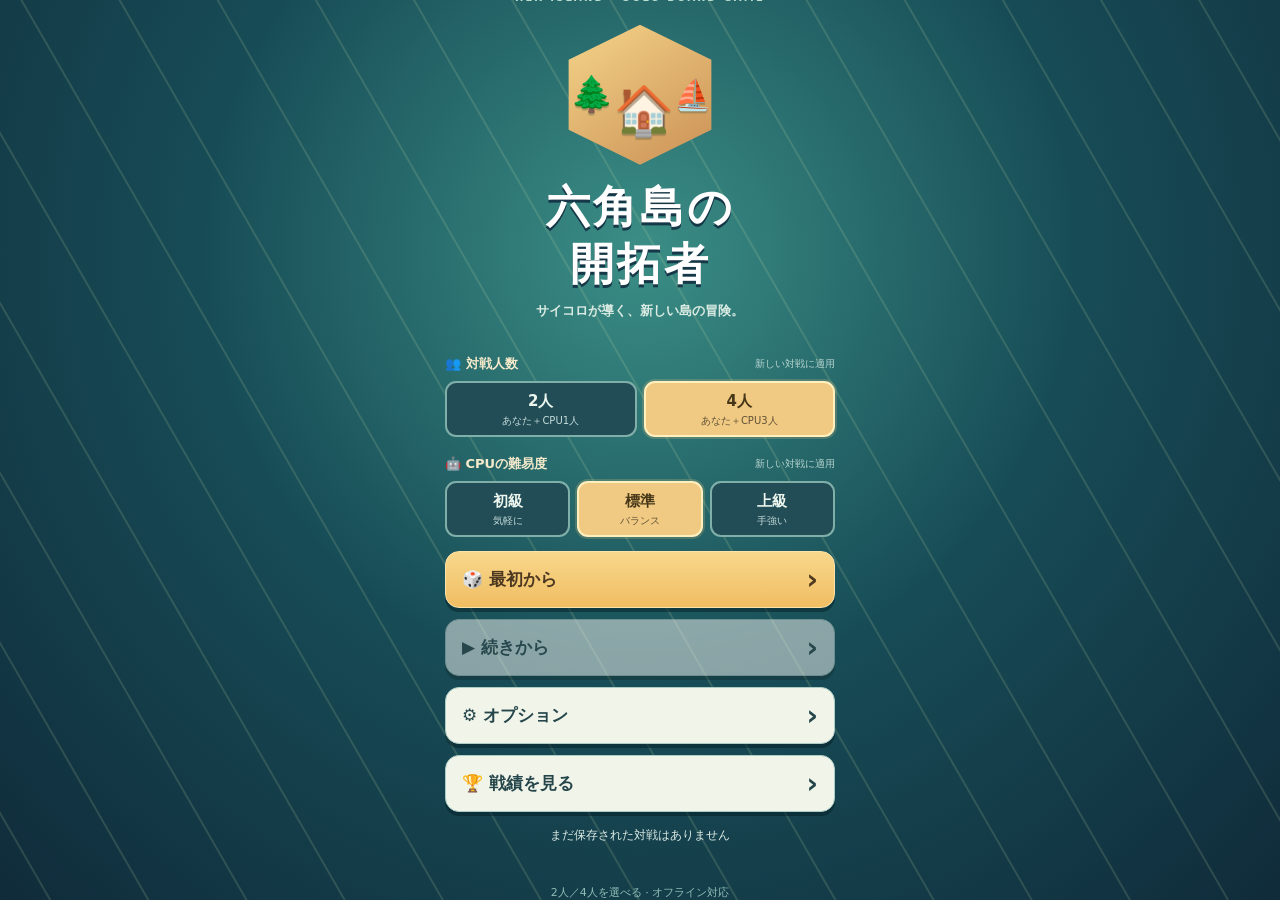
==== commit c9a91898: "Add 2-player mode and easier numbered road selection" ====
--- a/hex-island/index.html
+++ b/hex-island/index.html
@@ -3,7 +3,7 @@
 <head>
 <meta charset="utf-8"><meta name="viewport" content="width=device-width,initial-scale=1,maximum-scale=1,viewport-fit=cover">
 <meta name="theme-color" content="#172d3d">
-<meta name="description" content="六角形の島を開拓しよう。自分対CPU3人で楽しめる、オフライン対応の戦略ボードゲーム。">
+<meta name="description" content="六角形の島を開拓しよう。自分対CPU1人または3人で楽しめる、オフライン対応の戦略ボードゲーム。">
 <meta name="application-name" content="六角島の開拓者">
 <meta name="mobile-web-app-capable" content="yes">
 <meta name="apple-mobile-web-app-capable" content="yes">
@@ -12,7 +12,7 @@
 <link rel="manifest" href="./manifest.webmanifest">
 <link rel="icon" type="image/svg+xml" href="./favicon.svg">
 <link rel="apple-touch-icon" href="./icons/icon-192.png">
-<title>六角島の開拓者 — Ver.8.14</title>
+<title>六角島の開拓者 — Ver.9.0</title>
 <style>
 :root{--ink:#203242;--ocean:#9ad3d1;--sand:#f6edda;--paper:#fffaf0;--accent:#0c867b;--gold:#f0b441;--muted:#667482;--red:#dc6858}
 *{box-sizing:border-box;-webkit-tap-highlight-color:transparent}html,body{margin:0;height:100%;overflow:hidden}body{font-family:system-ui,-apple-system,"Hiragino Kaku Gothic ProN","Yu Gothic",sans-serif;background:#e7edec;color:var(--ink)}button,select{font:inherit}button{cursor:pointer;touch-action:manipulation}button:disabled{opacity:.35;cursor:default}#app{height:100dvh;max-width:620px;margin:auto;display:flex;flex-direction:column;overflow:hidden;background:#e6f0eb;box-shadow:0 0 35px #182e2433}
@@ -267,13 +267,20 @@
 .top-menu button{min-width:0;width:100%;white-space:nowrap;font-size:12px;min-height:36px;padding:5px 3px}
 @media(max-width:375px){.top{gap:6px;padding:7px 9px}.top-identity .brand b{font-size:15px}.top-menu{gap:5px}.top-menu button{font-size:11px;padding:4px 2px}.top-identity #homeBtn{font-size:12px;padding:5px 7px;min-width:75px}}
 @media(max-height:700px){.top{gap:4px;padding-top:4px;padding-bottom:5px}.top-identity{min-height:31px}.top-identity .mark{width:30px;height:30px}.top-menu button{min-height:30px}}
+
+
+.road-picker{position:absolute;z-index:4;left:8px;right:8px;top:6px;display:flex;align-items:center;gap:7px;background:#fff9e8ed;border:1.5px solid #dfbc6e;padding:6px 8px;border-radius:11px}
+.road-picker.hidden{display:none}.road-picker-label{font-size:11px;font-weight:900;white-space:nowrap;color:#6d521f}
+.road-buttons{display:flex;overflow-x:auto;gap:6px;flex:1}.road-buttons button{flex:0 0 37px;height:37px;border-radius:11px;border:2px solid #ab7729;background:#fff;color:#654715;font-weight:900;font-size:17px;cursor:pointer}
+.road-choice{cursor:pointer}.road-choice circle{fill:#fff9e4;stroke:#ad731c;stroke-width:3}.road-choice text{font-family:system-ui,sans-serif;font-weight:900;font-size:17px;fill:#664317}
+.start-mode{margin:8px 0 10px;color:#f5eacb;width:100%}.start-mode .start-difficulty-options{grid-template-columns:repeat(2,minmax(0,1fr))}
 </style>
 </head>
 <body><main id="app">
-<header class="top"><div class="top-identity"><div class="mark">⬡</div><div class="brand"><b>六角島の開拓者</b><small>HEX ISLAND · Ver.8.13</small></div><button id="homeBtn" aria-label="タイトル画面に戻る">⌂ ホーム</button></div><nav class="top-menu" aria-label="ゲームメニュー"><button id="levelBtn" aria-label="CPU難易度">🤖 標準</button><button id="settingsBtn" aria-label="演出とCPU速度の設定" title="音・アニメーション・CPU速度">⚙️ 設定</button><button id="rulesBtn">📖 ルール</button><button id="restartBtn">↻ 新規</button></nav></header>
+<header class="top"><div class="top-identity"><div class="mark">⬡</div><div class="brand"><b>六角島の開拓者</b><small>HEX ISLAND · Ver.9.0</small></div><button id="homeBtn" aria-label="タイトル画面に戻る">⌂ ホーム</button></div><nav class="top-menu" aria-label="ゲームメニュー"><button id="levelBtn" aria-label="CPU難易度">🤖 標準</button><button id="settingsBtn" aria-label="演出とCPU速度の設定" title="音・アニメーション・CPU速度">⚙️ 設定</button><button id="rulesBtn">📖 ルール</button><button id="restartBtn">↻ 新規</button></nav></header>
 <section class="players" id="players"></section>
 <div class="status"><div class="msg" id="message">島を準備しています…</div><button type="button" id="cpuSpeedBtn" class="speed-chip" title="CPU手番の速度を切り替える">▶ 通常</button><div class="dice" id="dice"></div></div><section id="production" class="production hidden" aria-label="前回のサイコロで獲得した資源" aria-live="polite"></section>
-<section class="boardzone"><svg id="board" viewBox="-259 -239 518 478" aria-label="六角形のゲーム盤"></svg><svg id="fxLayer" viewBox="-259 -239 518 478" aria-hidden="true"></svg><div id="toast" class="toast hidden"></div><div id="cpuNotice" class="cpu-notice hidden" role="status" aria-live="polite"></div><button type="button" id="portHelpBtn" class="port-help">⚓ 港の建設位置</button><div class="port-guide hidden" id="portGuide"></div><div class="boardfooter">⚓ 港から伸びる2本の線の先に建設</div></section>
+<section class="boardzone"><div class="road-picker hidden" id="roadPicker" aria-label="道の建設先"></div><svg id="board" viewBox="-259 -239 518 478" aria-label="六角形のゲーム盤"></svg><svg id="fxLayer" viewBox="-259 -239 518 478" aria-hidden="true"></svg><div id="toast" class="toast hidden"></div><div id="cpuNotice" class="cpu-notice hidden" role="status" aria-live="polite"></div><button type="button" id="portHelpBtn" class="port-help">⚓ 港の建設位置</button><div class="port-guide hidden" id="portGuide"></div><div class="boardfooter">🛤️ 道は番号の丸または上の番号ボタンから選択 · ⚓ 港は線の先</div></section>
 <section class="dock"><div class="hand-heading"><div class="hand-heading-title"><strong>🎴 自分の手札</strong><span id="handSummary" aria-live="polite">資源 0枚</span></div><button type="button" id="handDevBtn" class="dev-shortcut">🃏 発展 0枚 <span aria-hidden="true">›</span></button></div><div id="wallet" class="wallet" aria-label="あなたの資源カード。タップで手札の詳細を確認できます"></div><div class="hintline"><span id="hint">資源を集めて島を開拓しよう</span><button id="historyBtn">履歴を見る</button></div><div class="actions" id="actions"></div></section></main>
 <div class="start-screen hidden" id="startScreen" role="dialog" aria-modal="true" aria-label="スタート画面">
   <div class="start-content">
@@ -281,6 +288,7 @@
     <div class="start-logo" aria-hidden="true"><span>🌲</span><span>🏠</span><span>⛵</span></div>
     <h1>六角島の<br>開拓者</h1>
     <p class="start-subtitle">サイコロが導く、新しい島の冒険。</p>
+    <div class="start-mode" role="group" aria-label="対戦人数"><div class="start-difficulty-heading">👥 対戦人数 <span>新しい対戦に適用</span></div><div class="start-difficulty-options"><button type="button" data-start-count="2" aria-pressed="false">2人<small>あなた＋CPU1人</small></button><button type="button" data-start-count="4" aria-pressed="true">4人<small>あなた＋CPU3人</small></button></div></div>
     <div class="start-difficulty" role="group" aria-labelledby="startDifficultyLabel">
       <div class="start-difficulty-heading" id="startDifficultyLabel">🤖 CPUの難易度 <span>新しい対戦に適用</span></div>
       <div class="start-difficulty-options">
@@ -296,7 +304,7 @@
       <button id="startRecords" class="start-button">🏆 戦績を見る <span>›</span></button>
     </div>
     <div class="start-save" id="startSaveInfo"></div>
-    <div class="start-foot">あなた ＋ CPU 3人 · オフライン対応</div>
+    <div class="start-foot">2人／4人を選べる · オフライン対応</div>
   </div>
 </div>
 <div class="scrim hidden" id="scrim"><div class="sheet" id="sheet"></div></div><div id="celebration" class="celebration hidden" aria-hidden="true"></div>
@@ -304,7 +312,7 @@
 (()=>{'use strict';
 const $=id=>document.getElementById(id), SVG='http://www.w3.org/2000/svg';
 const R=['木材','レンガ','羊毛','小麦','鉱石'], ICON=['🌲','🧱','🐑','🌾','⛰️'], COLORS=['#396c50','#b96951','#99b877','#e4c56d','#8a9ba0','#e9d8ae'], RC=['#4b895c','#ba6c50','#87a05b','#c3a65a','#6b8290'];
-const VERSION='8.13';
+const VERSION='9.0';
 const PLAYER_COLORS=['#e6a72e','#db657a','#597edf','#269a59'], NAMES=['あなた','CPU 1','CPU 2','CPU 3'];
 const CPU_TEXT_COLORS=['#8b6212','#b43b5b','#355fcb','#167342'];
 const COST={road:[1,1,0,0,0],settlement:[1,1,1,1,0],city:[0,0,0,2,3],dev:[0,0,1,1,1]};
@@ -399,6 +407,8 @@
 const toHex=(n)=>n.toString(16).padStart(2,'0');
 const fmt=(k)=>ICON[k]+' '+R[k];
 const player=i=>state.players[i];
+const countPlayers=()=>state?.playerCount===2?2:4;
+const activePlayers=()=>state.players.slice(0,countPlayers());
 function makeBoard(){
  tiles=[];verts=[];edges=[];ports=[];let vm=new Map(),em=new Map();let coords=[];
  for(let r=-2;r<=2;r++)for(let q=-2;q<=2;q++)if(Math.abs(q+r)<=2)coords.push([q,r]);
@@ -440,7 +450,7 @@
 function rateFor(i,type){let mine=ownedPorts(i);if(mine.some(p=>p.type===type))return 2;if(mine.some(p=>p.type===-1))return 3;return 4}
 function portTitle(p){return p.type===-1?'万能港 3:1':R[p.type]+'港 2:1'}
 function portSummary(i){const have=ownedPorts(i);return have.length?have.map(portTitle).join('・'):'港なし（銀行 4:1）'}
-function newGame(difficultyOverride=null){const chosenDifficulty=['easy','normal','hard'].includes(difficultyOverride)?difficultyOverride:'normal';dismissDevReveals();if(victoryTimer!==null){clearTimeout(victoryTimer);victoryTimer=null}selectedPort=-1;currentCpuEvent=null;cpuNoticeToken++;cpuEvents=[];cpuCapture=false;makeBoard();state={gameId:generateGameId(),lastProduction:null,players:NAMES.map((name,id)=>({name,id,res:[0,0,0,0,0],dev:[],usedKnights:0,roads:0,settlements:0,cities:0,vpCards:0,playedDev:false})),ownerV:Array(verts.length).fill(-1),levelV:Array(verts.length).fill(0),ownerE:Array(edges.length).fill(-1),robber:tiles.findIndex(t=>t.type===5),setup:0,lastV:-1,current:0,phase:'order-roll',mode:null,dice:[1,1],round:1,log:[],longest:-1,army:-1,winner:-1,pendingFree:0,pendingRobber:false,difficulty:chosenDifficulty,turnOrder:[],setupOrder:[],orderRolls:[],turnIndex:0,cpuStage:'start',cpuStep:null};
+function newGame(difficultyOverride=null,countOverride=null){const chosenDifficulty=['easy','normal','hard'].includes(difficultyOverride)?difficultyOverride:'normal';const chosenCount=countOverride===2?2:4;dismissDevReveals();if(victoryTimer!==null){clearTimeout(victoryTimer);victoryTimer=null}selectedPort=-1;currentCpuEvent=null;cpuNoticeToken++;cpuEvents=[];cpuCapture=false;makeBoard();state={gameId:generateGameId(),playerCount:chosenCount,lastProduction:null,players:NAMES.map((name,id)=>({name,id,res:[0,0,0,0,0],dev:[],usedKnights:0,roads:0,settlements:0,cities:0,vpCards:0,playedDev:false})),ownerV:Array(verts.length).fill(-1),levelV:Array(verts.length).fill(0),ownerE:Array(edges.length).fill(-1),robber:tiles.findIndex(t=>t.type===5),setup:0,lastV:-1,current:0,phase:'order-roll',mode:null,dice:[1,1],round:1,log:[],longest:-1,army:-1,winner:-1,pendingFree:0,pendingRobber:false,difficulty:chosenDifficulty,turnOrder:[],setupOrder:[],orderRolls:[],turnIndex:0,cpuStage:'start',cpuStep:null};
  initDeck();cpuRunning=false;rolling=false;$('fxLayer').innerHTML='';$('celebration').innerHTML='';$('celebration').classList.add('hidden');hideModal();log('🎲 サイコロで配置順を決めましょう！');save();render();showOrderRoll();}
 function save(){try{localStorage.setItem('hexIslandSaveV61',JSON.stringify({state,terrain:tiles.map(t=>[t.type,t.num]),ports:ports.map(p=>[p.edge,p.type])}))}catch(e){}}
 function load(resume=true){try{
@@ -448,6 +458,7 @@
  if(!obj||!obj.state||!Array.isArray(obj.terrain)||obj.terrain.length!==19)return false;
  makeBoard();tiles.forEach((t,i)=>{[t.type,t.num]=obj.terrain[i]});makePorts(obj.ports);
  state=obj.state;if(state.winner>=0&&!state.gameId){let hash=2166136261;for(let k=0;k<JSON.stringify(obj).length;k++){hash=Math.imul(hash^JSON.stringify(obj).charCodeAt(k),16777619)}state.gameId='legacy-'+(hash>>>0).toString(36)}if(state.winner>=0)recordFinishedGame();if(!['easy','normal','hard'].includes(state.difficulty))state.difficulty='normal';
+ if(state.playerCount!==2)state.playerCount=4;
  if(!Array.isArray(state.players)||state.ownerV.length!==verts.length||state.ownerE.length!==edges.length)return false;
  if(!Array.isArray(state.deck))initDeck();
  if(!state.cpuStage)state.cpuStage='start';
@@ -455,7 +466,7 @@
  updateAwards();
  if(!resume)return true;
  if(state.phase==='cpu')setTimeout(()=>runCpuTurns(),400);
- else if(state.phase.startsWith('setup')&&state.setup<8&&state.current!==0)setTimeout(cpuSetup,450);
+ else if(state.phase.startsWith('setup')&&state.setup<2*countPlayers()&&state.current!==0)setTimeout(cpuSetup,450);
  else if(state.phase==='order-roll')setTimeout(showOrderRoll,100);
  else if(state.phase==='order-result')setTimeout(showOrderResult,100);
  else if(state.phase==='choose-victim')setTimeout(showVictimChoices,150);
@@ -465,7 +476,7 @@
 // Everyone rolls two dice. Tied scores are rerolled among tied players until all are distinct.
 // Placement is rank 1→4, then 4→1. Normal turns use the same first-to-fourth order.
 function rollForOrder(){
- const throws=NAMES.map((_,id)=>({id,dice:[1+rand(6),1+rand(6)],rerolls:0}));
+ const throws=NAMES.slice(0,countPlayers()).map((_,id)=>({id,dice:[1+rand(6),1+rand(6)],rerolls:0}));
  let collisions=0;
  while(true){
   const groups=new Map();
@@ -483,7 +494,7 @@
  save();render();sound('dice');showOrderResult();
 }
 function showOrderRoll(){if(state.phase!=='order-roll')return;
- openModal('🎲 配置順をサイコロで決めよう',`<p>あなたとCPU3人が<b>サイコロ2個</b>を振ります。合計が大きい順に1〜4位を決め、同点なら振り直します。</p><div class="order-description"><b>1回目：</b> 1位 → 2位 → 3位 → 4位<br><b>2回目：</b> 4位 → 3位 → 2位 → 1位<br><b>通常ターン：</b> 1位から順番に進みます</div><button class="sheetbtn order-full" id="rollOrder">🎲 4人のサイコロを振る</button>`,false);
+ openModal('🎲 配置順をサイコロで決めよう',`<p>あなたとCPU${countPlayers()-1}人が<b>サイコロ2個</b>を振ります。合計が大きい順で配置し、同点なら振り直します。</p><div class="order-description"><b>1回目：</b> 1位 → ${countPlayers()}位<br><b>2回目：</b> ${countPlayers()}位 → 1位<br><b>通常ターン：</b> 1位から順に進みます</div><button class="sheetbtn order-full" id="rollOrder">🎲 ${countPlayers()}人のサイコロを振る</button>`,false);
  $('rollOrder').onclick=()=>{unlockAudio();rollForOrder()};
 }
 function showOrderResult(){if(state.phase!=='order-result')return;
@@ -500,14 +511,14 @@
 }
 function turnOrderText(){return (state.turnOrder||[]).map((id,k)=>`${k+1}.${NAMES[id]}`).join(' → ')}
 function finishSetup(){
- state.setup=8;state.lastV=-1;state.turnIndex=0;state.current=state.turnOrder[0];
+ state.setup=2*countPlayers();state.lastV=-1;state.turnIndex=0;state.current=state.turnOrder[0];
  state.phase=state.current===0?'roll':'cpu';state.mode=null;state.round=1;state.cpuStage='start';state.cpuStep=state.current;
  log('🎲 初期配置完了。通常の手番順：'+turnOrderText());save();render();
  if(state.current!==0)setTimeout(()=>runCpuTurns(),610);
  else showToast('🎲 あなたの手番！');
 }
 function advanceTurn(){
- state.turnIndex=(state.turnIndex+1)%4;
+ state.turnIndex=(state.turnIndex+1)%countPlayers();
  if(state.turnIndex===0)state.round++;
  state.current=state.turnOrder[state.turnIndex];
  state.phase=state.current===0?'roll':'cpu';state.cpuStage='start';state.cpuStep=state.current;
@@ -553,7 +564,7 @@
 function legalV(i,initial=false){return verts.filter(v=>validSettlement(v.id,i,initial)).map(v=>v.id)}
 function legalE(i,initial=false,from=-1){return edges.filter(e=>validRoad(e.id,i,initial,from)).map(e=>e.id)}
 function placeSettlement(v,i,initial=false){if(!validSettlement(v,i,initial))return false;if(!initial)pay(i,COST.settlement);state.ownerV[v]=i;state.levelV[v]=1;player(i).settlements++;
- if(initial&&state.setup>=4)verts[v].tiles.forEach(t=>{if(tiles[t].type!==5)give(i,tiles[t].type)});
+ if(initial&&state.setup>=countPlayers())verts[v].tiles.forEach(t=>{if(tiles[t].type!==5)give(i,tiles[t].type)});
  updateAwards();checkWinner();buildingFx(v,i,false);setCpuEvent(i,'settlement',v,initial);return true}
 function placeRoad(e,i,initial=false,free=false){if(!validRoad(e,i,initial,state.lastV))return false;if(!initial&&!free)pay(i,COST.road);state.ownerE[e]=i;player(i).roads++;updateAwards();checkWinner();roadFx(e,i);setCpuEvent(i,'road',e,initial);return true}
 function placeCity(v,i){if(state.ownerV[v]!==i||state.levelV[v]!==1||player(i).cities>=4||!canAfford(i,COST.city))return false;
@@ -571,7 +582,7 @@
  return Math.max(...owned.flatMap(e=>[dfs(edges[e].a,new Set()),dfs(edges[e].b,new Set())]))}
 function updateAwards(){
  const previousLongest=state.longest;
- const lens=state.players.map((p,i)=>roadLength(i)),max=Math.max(...lens);
+ const lens=activePlayers().map((p,i)=>roadLength(i)),max=Math.max(...lens);
  const candidates=lens.map((n,i)=>n===max?i:-1).filter(i=>i>=0);
  // 5+ linked roads; branch roads count only one continuous non-repeated path.
  // If the leader is tied, the previous holder keeps the 2 points.
@@ -582,7 +593,7 @@
   if(state.longest>=0){log('🏅 '+NAMES[state.longest]+' が最長交易路（'+lens[state.longest]+'本）で＋2点！');awardFx(state.longest,'🏅 最長交易路 +2')} 
   else if(previousLongest>=0)log('🏅 最長交易路の称号が保留になった');
  }
- let oldArmy=state.army;let knights=state.players.map(p=>p.usedKnights),m=Math.max(...knights),c=knights.map((n,i)=>n===m?i:-1).filter(i=>i>=0);
+ let oldArmy=state.army;let knights=activePlayers().map(p=>p.usedKnights),m=Math.max(...knights),c=knights.map((n,i)=>n===m?i:-1).filter(i=>i>=0);
  if(m<3)state.army=-1;else if(c.length===1)state.army=c[0];else if(!c.includes(state.army))state.army=-1;
  if(state.army>=0&&state.army!==oldArmy)awardFx(state.army,'⚔️ 最大騎士力 +2');
 }
@@ -593,7 +604,7 @@
  if(!state||state.winner<0)return;
  if(!state.gameId)state.gameId=generateGameId();
  const list=readRecords();if(list.some(r=>r.id===state.gameId))return;
- const entry={id:state.gameId,date:new Date().toISOString(),winner:state.winner,points:state.players.map((p,i)=>score(i)),round:state.round||1,difficulty:state.difficulty||'normal',longest:state.longest,army:state.army,knights:state.players.map(p=>p.usedKnights),roads:state.players.map((p,i)=>roadLength(i))};
+ const entry={id:state.gameId,date:new Date().toISOString(),winner:state.winner,points:activePlayers().map((p,i)=>score(i)),round:state.round||1,difficulty:state.difficulty||'normal',playerCount:countPlayers(),longest:state.longest,army:state.army,knights:state.players.map(p=>p.usedKnights),roads:state.players.map((p,i)=>roadLength(i))};
  list.unshift(entry);try{localStorage.setItem(RECORDS_KEY,JSON.stringify(list))}catch(e){console.warn('戦績を保存できませんでした',e)}
 }
 function recordsModal(){
@@ -627,8 +638,8 @@
 function phaseText(){if(state.winner>=0)return (state.winner===0?'🎉 勝利！':'🏁 '+NAMES[state.winner]+' の勝利');
  if(state.phase==='order-roll')return '🎲 サイコロで初期配置の順番を決めよう';
  if(state.phase==='order-result')return '🏅 配置順が決定！ 結果を確認しよう';
- if(state.phase==='setup-settlement')return `初期配置 ${state.setup+1}/8（${state.turnOrder.indexOf(state.current)+1}位）：${NAMES[state.current]}、開拓地を置く`;
- if(state.phase==='setup-road')return `初期配置 ${state.setup+1}/8：${NAMES[state.current]}、道を1本伸ばす`;
+ if(state.phase==='setup-settlement')return `初期配置 ${state.setup+1}/${2*countPlayers()}（${state.turnOrder.indexOf(state.current)+1}位）：${NAMES[state.current]}、開拓地を置く`;
+ if(state.phase==='setup-road')return `初期配置 ${state.setup+1}/${2*countPlayers()}：${NAMES[state.current]}、道を1本伸ばす`;
  if(state.phase==='robber')return '🦹 盗賊を移動：別の地形をタップ';
  if(state.phase==='choose-victim')return '🦹 資源を奪う相手を選んでください';
  if(state.phase==='human-discard')return '🦹 資源を半分捨ててください';
@@ -641,7 +652,7 @@
  return `ラウンド ${state.round}：建設・交易をして次の手番へ`}
 function render(){if(!state)return;renderPlayers();renderWallet();renderBoard();renderProduction();renderCpuNotice();renderActions();$('cpuSpeedBtn').textContent=fxPrefs.cpuFast?'⏩ 高速':'▶ 通常';$('cpuSpeedBtn').setAttribute('aria-pressed',String(fxPrefs.cpuFast));$('message').textContent=phaseText();$('levelBtn').textContent='🤖 '+({easy:'初級',normal:'標準',hard:'上級'}[state.difficulty]||'標準');$('dice').innerHTML=state.dice.map(v=>`<span class="die">${['⚀','⚁','⚂','⚃','⚄','⚅'][v-1]}</span>`).join('');}
 function visibleDevCount(i){return player(i).dev.filter(c=>!c.used).length}
-function renderPlayers(){$('players').innerHTML=state.players.map((p,i)=>{
+function renderPlayers(){$('players').style.gridTemplateColumns=`repeat(${countPlayers()}, minmax(0, 1fr))`; $('players').innerHTML=activePlayers().map((p,i)=>{
  const resources=total(p),devs=visibleDevCount(i),road=roadLength(i),points=score(i,state.winner>=0);
  const knightHolder=state.army===i,roadHolder=state.longest===i;
  const label=`${p.name}、公開勝利点${points}点、資源${resources}枚、発展カード${devs}枚、開拓地${p.settlements}、都市${p.cities}、最長の道${road}本、使用済み騎士${p.usedKnights}枚。${knightHolder?'最大騎士力を保持、2点獲得。':''}${roadHolder?'最長交易路を保持、2点獲得。':''}詳細を見る`;
@@ -653,7 +664,7 @@
  $('handDevBtn').innerHTML=`🃏 発展 ${unplayed}枚 <span aria-hidden="true">›</span>`;
  $('handDevBtn').setAttribute('aria-label',`発展カード${unplayed}枚を見る`);
  $('wallet').innerHTML=R.map((name,i)=>`<button type="button" class="res r-${i} ${mine.res[i]===0?'empty':''} ${walletFlashUntil>Date.now()&&walletGains[i]>0?'gain':''}" aria-label="${name} ${mine.res[i]}枚。自分の手札の詳細を表示" title="${name}：${mine.res[i]}枚。タップで手札の詳細"><span class="ico">${ICON[i]}</span><small>${name}</small><b>${mine.res[i]}</b></button>`).join('');
- let h='';if(state.phase==='order-roll'||state.phase==='order-result')h='🎲 配置順を決めて開拓を始めよう';else if(state.phase.startsWith('setup'))h=`💡 ${state.setup<4?'1巡目':'2巡目（逆順）'}：⚓の線の先に建てると港を獲得`;else if(state.phase==='action'&&state.current===0){h=state.mode==='road'||state.mode==='road-free'?`🛤️ 自分の道を延長 · 最長${roadLength(0)}本（5本以上で＋2点）`:`⚓ ${ownedPorts(0).length?'利用中：'+ownedPorts(0).map(p=>p.type<0?'万能3:1':R[p.type]+'2:1').join(' / '):'港マークから2本の線の先に拠点を建設'} · 🃏 ${player(0).dev.length}枚`;}else h='🏆 先に10点集めた人が勝ち！';$('hint').textContent=h;
+ let h='';if(state.phase==='order-roll'||state.phase==='order-result')h='🎲 配置順を決めて開拓を始めよう';else if(state.phase.startsWith('setup'))h=`💡 ${state.setup<countPlayers()?'1巡目':'2巡目（逆順）'}：⚓の線の先に建てると港を獲得`;else if(state.phase==='action'&&state.current===0){h=state.mode==='road'||state.mode==='road-free'?`🛤️ 自分の道を延長 · 最長${roadLength(0)}本（5本以上で＋2点）`:`⚓ ${ownedPorts(0).length?'利用中：'+ownedPorts(0).map(p=>p.type<0?'万能3:1':R[p.type]+'2:1').join(' / '):'港マークから2本の線の先に拠点を建設'} · 🃏 ${player(0).dev.length}枚`;}else h='🏆 先に10点集めた人が勝ち！';$('hint').textContent=h;
 }
 function hasPlayableDev(i){return !player(i).playedDev&&player(i).dev.some(c=>!c.used&&c.type!=='vp'&&c.turn<state.round)}
 function renderActions(){let acts=[];
@@ -704,7 +715,9 @@
  guide.classList.remove('hidden');
  $('closePortGuide').onclick=()=>{selectedPort=-1;renderBoard()};
 }
-function renderBoard(){
+function roadCandidates(){if(!state||state.current!==0||cpuRunning||state.winner>=0)return [];if(state.phase==='setup-road')return legalE(0,true,state.lastV);if((state.phase==='action'||state.phase==='roll')&&['road','road-free'].includes(state.mode))return legalE(0);return []}
+function updateRoadPicker(){const el=$('roadPicker');if(!el)return;const available=roadCandidates();if(!available.length){el.classList.add('hidden');el.innerHTML='';return}el.classList.remove('hidden');el.innerHTML=`<span class="road-picker-label">🛤️ 道の位置</span><div class="road-buttons">${available.map((id,n)=>`<button type="button" data-road-pick="${id}" aria-label="道の候補${n+1}を選ぶ">${n+1}</button>`).join('')}</div>`}
+function renderBoard(){updateRoadPicker();
  let s=`<defs>
  <linearGradient id="hexSea" x1="0" y1="0" x2="0" y2="1"><stop stop-color="#f5ebbb"/><stop offset="1" stop-color="#d2e3b2"/></linearGradient>
  <linearGradient id="tileLit" x1="0" y1="0" x2=".85" y2="1"><stop stop-color="#ffffff" stop-opacity=".25"/><stop offset=".85" stop-color="#fff" stop-opacity="0"/></linearGradient>
@@ -740,7 +753,7 @@
   let a=verts[e.a],b=verts[e.b],owner=state.ownerE[e.id];
   if(owner>=0)s+=`<line x1="${a.x}" y1="${a.y}" x2="${b.x}" y2="${b.y}" stroke="#2b3844" stroke-width="11" stroke-linecap="round"/><line x1="${a.x}" y1="${a.y}" x2="${b.x}" y2="${b.y}" stroke="${PLAYER_COLORS[owner]}" stroke-width="7" stroke-linecap="round"/>`;
   else if(eligibleE.includes(e.id))s+=`<line class="hint" x1="${a.x}" y1="${a.y}" x2="${b.x}" y2="${b.y}" stroke="#fff5ae" stroke-width="9" stroke-linecap="round"/>`;
-  if(eligibleE.includes(e.id))s+=`<line class="hit" data-edge="${e.id}" x1="${a.x}" y1="${a.y}" x2="${b.x}" y2="${b.y}" stroke="transparent" stroke-width="21" stroke-linecap="round"/><circle class="hit" data-edge="${e.id}" cx="${(a.x+b.x)/2}" cy="${(a.y+b.y)/2}" r="12" fill="#ffffff01"/>`;
+  if(eligibleE.includes(e.id)){const number=eligibleE.indexOf(e.id)+1,mx=(a.x+b.x)/2,my=(a.y+b.y)/2;s+=`<line class="hit" data-edge="${e.id}" x1="${a.x}" y1="${a.y}" x2="${b.x}" y2="${b.y}" stroke="transparent" stroke-width="29" stroke-linecap="round"/><g class="road-choice" data-edge="${e.id}" role="button" aria-label="道の候補 ${number} 番" tabindex="0"><circle cx="${mx}" cy="${my}" r="16"/><text x="${mx}" y="${my+5}" text-anchor="middle" pointer-events="none">${number}</text></g>`;}
  });
  const harborVerts=new Map();ports.forEach(p=>{const e=edges[p.edge];for(const v of [e.a,e.b])harborVerts.set(v,true)});
  let eligibleV=[];if(state.current===0){if(state.phase==='setup-settlement')eligibleV=legalV(0,true);else if(state.phase==='action'&&state.mode==='settlement')eligibleV=legalV(0);else if(state.phase==='action'&&state.mode==='city')eligibleV=verts.filter(v=>state.ownerV[v.id]===0&&state.levelV[v.id]===1).map(v=>v.id)}
@@ -842,7 +855,7 @@
 function discardHuman(next){if(total(player(0))<=7){next();return}let n=Math.floor(total(player(0))/2);if(n===0){next();return}let picked=[0,0,0,0,0];
  const redraw=()=>{openModal('🦹 資源を捨てる',`<p>7が出ました。8枚以上持っている人は半分を捨てます。<br>あと <b>${n-picked.reduce((a,b)=>a+b,0)}</b> 枚選んでください。</p><div class="pills">${R.map((r,j)=>`<button class="pill" data-discard="${j}" ${picked[j]>=player(0).res[j]||picked.reduce((a,b)=>a+b,0)>=n?'disabled':''}>${ICON[j]}<strong>${picked[j]}</strong><small> / ${player(0).res[j]}</small></button>`).join('')}</div><div class="row"><button class="sheetbtn secondary" id="resetDiscard">選び直す</button><button class="sheetbtn" id="confirmDiscard" ${picked.reduce((a,b)=>a+b,0)!==n?'disabled':''}>捨てて進む</button></div>`,false);
  $('sheet').querySelectorAll('[data-discard]').forEach(el=>el.onclick=()=>{picked[+el.dataset.discard]++;redraw()});$('resetDiscard').onclick=()=>{picked.fill(0);redraw()};$('confirmDiscard').onclick=()=>{picked.forEach((x,i)=>player(0).res[i]-=x);log('あなた：資源を '+n+'枚捨てた');hideModal();save();next()}};redraw()}
-function produce(n){let result=Array(4).fill(0).map(()=>[0,0,0,0,0]),tileItems=[];tiles.forEach(t=>{if(t.num!==n||t.id===state.robber)return;let amount=0;t.vs.forEach(v=>{let i=state.ownerV[v];if(i>=0){let amt=state.levelV[v];give(i,t.type,amt);result[i][t.type]+=amt;amount+=amt}});if(amount)tileItems.push({id:t.id,type:t.type,count:amount})});
+function produce(n){let result=Array(countPlayers()).fill(0).map(()=>[0,0,0,0,0]),tileItems=[];tiles.forEach(t=>{if(t.num!==n||t.id===state.robber)return;let amount=0;t.vs.forEach(v=>{let i=state.ownerV[v];if(i>=0){let amt=state.levelV[v];give(i,t.type,amt);result[i][t.type]+=amt;amount+=amt}});if(amount)tileItems.push({id:t.id,type:t.type,count:amount})});
  walletGains=result[0].slice();walletFlashUntil=Date.now()+1100;if(tileItems.length)resourceFx(tileItems);
  let gets=result.map((items,i)=>({i,count:items.reduce((a,b)=>a+b,0)})).filter(a=>a.count>0);state.lastProduction={n,by:state.current,round:state.round,gains:result};log(n+'の目：'+(gets.length?gets.map(g=>NAMES[g.i]+' '+formatGains(result[g.i])).join('、'):'資源の獲得なし'));
  if(gets.length)showToast('🎁 '+gets.map(g=>NAMES[g.i]+' +'+g.count).join(' / '),1400)}
@@ -851,12 +864,12 @@
  const spin=setInterval(()=>{
   state.dice=[1+rand(6),1+rand(6)];$('dice').innerHTML=state.dice.map(v=>`<span class="die">${['⚀','⚁','⚂','⚃','⚄','⚅'][v-1]}</span>`).join('');
   if(++anim>7){clearInterval(spin);rolling=false;$('dice').classList.remove('is-rolling');sound('dice');let n=state.dice[0]+state.dice[1];log('あなた：'+n+' を出した');
-   if(n===7){reportSeven();for(let j=1;j<4;j++)discardAuto(j);state.phase='human-discard';save();discardHuman(()=>{state.phase='robber';state.pendingRobber=true;state.robberReturnPhase='action';showToast('🦹 盗賊を別のタイルへ移動');save();render()})}
+   if(n===7){reportSeven();for(let j=1;j<countPlayers();j++)discardAuto(j);state.phase='human-discard';save();discardHuman(()=>{state.phase='robber';state.pendingRobber=true;state.robberReturnPhase='action';showToast('🦹 盗賊を別のタイルへ移動');save();render()})}
    else{produce(n);state.phase='action';checkWinner();save();render()}
   }
  },70);
 }
-function completeSetup(){state.setup++;state.lastV=-1;if(state.setup>=8){finishSetup();return}
+function completeSetup(){state.setup++;state.lastV=-1;if(state.setup>=2*countPlayers()){finishSetup();return}
  state.current=state.setupOrder[state.setup];state.phase='setup-settlement';save();render();if(state.current!==0)setTimeout(cpuSetup,550)}
 function vertexValue(v,i){let p=player(i);let s=0,types=new Set();for(const tid of verts[v].tiles){let t=tiles[tid];if(t.type===5)continue;s+=(ODDS[t.num]||0)*2;types.add(t.type);if(t.type===0||t.type===1)s+=.7;}
  let owned=new Set();verts.forEach(x=>{if(state.ownerV[x.id]===i)x.tiles.forEach(t=>owned.add(tiles[t].type))});for(const type of types)if(!owned.has(type))s+=3;
@@ -868,7 +881,7 @@
 function chooseSetupE(i,from){let opts=legalE(i,true,from);return opts.sort((a,b)=>edgeValue(b,i)-edgeValue(a,i))[0]}
 async function cpuSetup(){if(cpuRunning||state.current===0||state.winner>=0||!state.phase.startsWith('setup'))return;cpuRunning=true;
  try{
-  while(state.setup<8&&state.current!==0){
+  while(state.setup<2*countPlayers()&&state.current!==0){
    const i=state.current;
    if(state.phase==='setup-settlement'){
     const v=chooseSetupV(i);if(v===undefined)break;
@@ -877,10 +890,10 @@
    const e=chooseSetupE(i,state.lastV);
    if(e!==undefined)placeRoad(e,i,true);
    log(NAMES[i]+' が道を配置');state.setup++;state.lastV=-1;
-   if(state.setup>=8){finishSetup()}
+   if(state.setup>=2*countPlayers()){finishSetup()}
    else{state.current=state.setupOrder[state.setup];state.phase='setup-settlement';save();render()}
    if(e!==undefined){showCpuNotice({i,kind:'road',target:e,initial:true});await cpuDelay(450,65)}
-   if(state.setup>=8||state.current===0)break;
+   if(state.setup>=2*countPlayers()||state.current===0)break;
   }
  }finally{cpuRunning=false;save();render();clearCpuNotice()}
 }
@@ -957,7 +970,7 @@
 function resourceChoiceModal(kind){let selected=[];
  const display=()=>{if(kind==='plenty')openModal('🌾 収穫',`<p>資源を合計2枚もらえます。あと${2-selected.length}枚を選択。</p><div class="pills">${R.map((r,j)=>`<button class="pill" data-resource="${j}">${ICON[j]}<strong>${selected.filter(x=>x===j).length}</strong></button>`).join('')}</div><button class="sheetbtn secondary" id="resetP">選び直す</button>`,false);
  else openModal('💰 独占',`<p>選んだ種類の資源を、ほかの3人からすべてもらいます。</p><div class="pills">${R.map((r,j)=>`<button class="pill" data-resource="${j}">${ICON[j]}<strong>${R[j]}</strong></button>`).join('')}</div>`,false);
- $('sheet').querySelectorAll('[data-resource]').forEach(el=>el.onclick=()=>{let k=+el.dataset.resource;if(kind==='plenty'){selected.push(k);give(0,k);if(selected.length<2)return display();log('あなた：資源を2枚獲得');}else{let amount=0;for(let i=1;i<4;i++){amount+=player(i).res[k];give(0,k,player(i).res[k]);player(i).res[k]=0}showToast(fmt(k)+' を'+amount+'枚独占！');log('あなた：'+R[k]+'を'+amount+'枚独占')}hideModal();save();render()});
+ $('sheet').querySelectorAll('[data-resource]').forEach(el=>el.onclick=()=>{let k=+el.dataset.resource;if(kind==='plenty'){selected.push(k);give(0,k);if(selected.length<2)return display();log('あなた：資源を2枚獲得');}else{let amount=0;for(let i=1;i<countPlayers();i++){amount+=player(i).res[k];give(0,k,player(i).res[k]);player(i).res[k]=0}showToast(fmt(k)+' を'+amount+'枚独占！');log('あなた：'+R[k]+'を'+amount+'枚独占')}hideModal();save();render()});
  if(kind==='plenty')$('resetP').onclick=()=>{selected.forEach(k=>player(0).res[k]--);selected=[];display()}};display()}
 // CPUs appraise a full basket, considering the resources required for their next build.
 function cpuResourceValues(i,inv){
@@ -1000,7 +1013,7 @@
   if(bank){
    body+=`<div class="row"><label>渡す</label><select id="giveSel">${R.map((r,i)=>`<option value="${i}" ${i===giveType?'selected':''}>${fmt(i)}（${p.res[i]}枚）</option>`).join('')}</select></div><div class="row"><label>受取</label><select id="getSel">${R.map((r,i)=>`<option value="${i}" ${i===getType?'selected':''}>${fmt(i)}</option>`).join('')}</select></div><div class="row"><label>交換回数</label><button type="button" class="stepbtn" id="bankMinus" ${bankQty<=1?'disabled':''}>−</button><b>${bankQty}回</b><button type="button" class="stepbtn" id="bankPlus" ${bankQty>=Math.max(1,maxBank)?'disabled':''}>＋</button></div><div class="trade-summary">⚓ ${escapeText(portSummary(0))}<br><strong>${fmt(giveType)} ${rate*bankQty}枚 → ${fmt(getType)} ${bankQty}枚</strong></div><button type="button" class="sheetbtn" id="goTrade" ${validBank?'':'disabled'}>この条件で交換</button>`;
   }else{
-   body+=`<div><label>交渉相手を選択</label><div class="cpu-choice-row" role="group" aria-label="交渉相手を選択">${[1,2,3].map(i=>`<button type="button" class="cpu-choice ${i===target?'is-selected':''}" data-trade-cpu="${i}" aria-pressed="${i===target}" style="--cpu-color:${PLAYER_COLORS[i]};--cpu-text:${CPU_TEXT_COLORS[i]}"><span class="cpu-choice-name">● ${NAMES[i]}</span><small>手札${total(player(i))}枚</small></button>`).join('')}</div></div><div class="trade-grid"><div class="trade-col offer"><h3>📤 あなたが渡す</h3><div class="micro">持っている資源から選択</div>${stepRows('offer',offer)}</div><div class="trade-col request"><h3>📥 CPUからもらう</h3><div class="micro">CPUの手札にない資源は交換不可</div>${stepRows('ask',ask)}</div></div><div class="trade-summary"><strong>渡す ${tradeCount(offer)}枚 ⇄ もらう ${tradeCount(ask)}枚</strong><br>${offer.map((v,k)=>v?ICON[k]+v:'').filter(Boolean).join(' ')||'未選択'} → ${ask.map((v,k)=>v?ICON[k]+v:'').filter(Boolean).join(' ')||'未選択'}</div><button type="button" class="sheetbtn" id="goTrade" ${validCpu?'':'disabled'}>🤝 この条件を提案</button> <button type="button" class="sheetbtn secondary" id="clearTrade">クリア</button>`;
+   body+=`<div><label>交渉相手を選択</label><div class="cpu-choice-row" role="group" aria-label="交渉相手を選択">${Array.from({length:countPlayers()-1},(_,n)=>n+1).map(i=>`<button type="button" class="cpu-choice ${i===target?'is-selected':''}" data-trade-cpu="${i}" aria-pressed="${i===target}" style="--cpu-color:${PLAYER_COLORS[i]};--cpu-text:${CPU_TEXT_COLORS[i]}"><span class="cpu-choice-name">● ${NAMES[i]}</span><small>手札${total(player(i))}枚</small></button>`).join('')}</div></div><div class="trade-grid"><div class="trade-col offer"><h3>📤 あなたが渡す</h3><div class="micro">持っている資源から選択</div>${stepRows('offer',offer)}</div><div class="trade-col request"><h3>📥 CPUからもらう</h3><div class="micro">CPUの手札にない資源は交換不可</div>${stepRows('ask',ask)}</div></div><div class="trade-summary"><strong>渡す ${tradeCount(offer)}枚 ⇄ もらう ${tradeCount(ask)}枚</strong><br>${offer.map((v,k)=>v?ICON[k]+v:'').filter(Boolean).join(' ')||'未選択'} → ${ask.map((v,k)=>v?ICON[k]+v:'').filter(Boolean).join(' ')||'未選択'}</div><button type="button" class="sheetbtn" id="goTrade" ${validCpu?'':'disabled'}>🤝 この条件を提案</button> <button type="button" class="sheetbtn secondary" id="clearTrade">クリア</button>`;
   }
   if(result)body+=`<div class="trade-result" role="status">${escapeText(result)}</div>`;
   if(counter&&mode==='cpu')body+=`<button type="button" class="sheetbtn alt" id="acceptCounter">逆提案を受け入れる（＋${fmt(counter.type)}1枚）</button>`;
@@ -1072,9 +1085,9 @@
 }
 function showHistory(){openModal('📝 プレイ履歴',`<p>最近の出来事を表示しています。</p><div class="log">${state.log.map(x=>`<div>• ${escapeText(x)}</div>`).join('')}</div>`)}
 function showRules(){openModal('📖 遊び方',`<p><b>目標：</b>先に10勝利点を取った人の勝ち。開拓地1点・都市2点・最長交易路2点・最大騎士力2点・発展カードの勝利点。</p><p><b>初期配置：</b>全員がサイコロ2個を振り、合計の大きい順に配置します（同点なら振り直し）。開拓地→隣接する道を1本。2周目は逆順（4位→1位）で置き、2つ目の開拓地の周囲から最初の資源を獲得します。通常の手番は1位→4位の順です。</p><p><b>毎ターン：</b>サイコロを振り、対応する数字の土地から資源獲得。盗賊がいる土地は生産停止。7が出たら手札8枚以上の人は半分を捨て、盗賊を移動します。</p><p><b>建設コスト：</b><br>🛤️ 道：${buildCostText('road')}<br>🏠 開拓地：${buildCostText('settlement')}<br>🏰 都市：${buildCostText('city')}<br>🃏 発展カード：${buildCostText('dev')}</p><p><b>道の建設：</b>最初の道は今置いた開拓地の隣。ゲーム開始後の道は<b>自分の開拓地・都市、または自分の既存の道</b>に接している場所にのみ建設できます。相手の建物を通過できませんが、分断された自分の道の端から延長することは可能です。</p><p><b>最長交易路：</b>自分の道が<b>連続5本以上</b>で、最長（同率なら保持者が優先）なら<b>＋2点</b>。分岐を合計して数えることはできず、相手の建物で分断された部分は別に数えます。同率の場合は既存の称号保持者が維持します。</p><p><b>開拓地：</b>自分の道と接続し、他の開拓地・都市から1辺以上離した交点にのみ建設できます。</p><p><b>交易：</b>銀行は通常4:1、港を利用できれば3:1または2:1。CPUに複数種類・複数枚の交換を提案でき、断られた場合は逆提案もあります。CPUの強さは上部の「🤖」ボタンで切り替えられます。騎士などの発展カードはサイコロ前にも使用できます。発展カードは購入したターンに使用不可。騎士3枚以上でも最大騎士力のボーナスを狙えます。</p><p class="sub">オリジナルの簡易デジタル版です。港のマークから伸びる2本の線の先、丸で囲まれた2地点のどちらかに<b>自分の開拓地・都市</b>を建てると使えます。港マークをタップすると金色の①②で建設地点が強調されます。港を使うためにも通常の開拓地建設ルールが必要です。一部の交渉・資源市場のルールはデジタル版向けに簡略化しています。</p>`)}
-function winModal(i){const rows=state.players.map((p,j)=>`${NAMES[j]}：<b>${score(j)}点</b>（開拓地${p.settlements}点・都市${p.cities*2}点・勝利点カード${p.vpCards}点・最長交易路${state.longest===j?2:0}点・最大騎士力${state.army===j?2:0}点）`).join('<br>');
+function winModal(i){const rows=activePlayers().map((p,j)=>`${NAMES[j]}：<b>${score(j)}点</b>（開拓地${p.settlements}点・都市${p.cities*2}点・勝利点カード${p.vpCards}点・最長交易路${state.longest===j?2:0}点・最大騎士力${state.army===j?2:0}点）`).join('<br>');
  if(i===0){sound('win');confetti()}
- openModal(i===0?'🎉 あなたの勝利！':'🏁 '+NAMES[i]+' の勝利',`<div class="victory-lead">${i===0?'🏝️ 島の開拓王になりました！':'今回は '+NAMES[i]+' が勝利！'}</div><p style="text-align:center">${state.round}ラウンドで決着 · ${score(i)}点獲得</p><div class="log">${rows}</div><button class="sheetbtn" id="again">もう一度遊ぶ</button>`,false);$('again').onclick=newGame;
+ openModal(i===0?'🎉 あなたの勝利！':'🏁 '+NAMES[i]+' の勝利',`<div class="victory-lead">${i===0?'🏝️ 島の開拓王になりました！':'今回は '+NAMES[i]+' が勝利！'}</div><p style="text-align:center">${state.round}ラウンドで決着 · ${score(i)}点獲得</p><div class="log">${rows}</div><button class="sheetbtn" id="again">もう一度遊ぶ</button>`,false);$('again').onclick=()=>newGame(state.difficulty,countPlayers());
 }
 function chooseRobberTile(i){let opts=tiles.filter(t=>t.id!==state.robber).map(t=>({id:t.id,score: t.vs.reduce((n,v)=>n+(state.ownerV[v]>=0&&state.ownerV[v]!==i?state.levelV[v]*(ODDS[t.num]||2):0),0)}));opts.sort((a,b)=>b.score-a.score);return opts[0]?.id??((state.robber+1)%19)}
 function cpuProduction(i){let output=Array(5).fill(0);
@@ -1144,7 +1157,7 @@
   }
   state.ownerE[e]=-1;
   let gain=newLen-before;
-  const top=Math.max(...state.players.map((p,j)=>j===i?0:roadLength(j)));
+  const top=Math.max(...activePlayers().map((p,j)=>j===i?0:roadLength(j)));
   const race=before>=3||top>=4;
   return best+Math.max(0,gain)*(race?9:2)+(before<5&&newLen>=5?24:0)+Math.random()*(state.difficulty==='easy'?12:1.5);
  };
@@ -1172,7 +1185,7 @@
  // Try one saved card before building; save subsequent actions at the usual turn checkpoint.
  if(!p.playedDev){
   let ci=p.dev.findIndex(c=>!c.used&&c.turn<state.round&&c.type==='freeRoad'&&legalE(i).length>0);
-  if(ci<0){let counts=R.map((_,k)=>state.players.reduce((sum,q,j)=>sum+(j===i?0:q.res[k]),0));if(Math.max(...counts)>=4)ci=p.dev.findIndex(c=>!c.used&&c.turn<state.round&&c.type==='monopoly')}
+  if(ci<0){let counts=R.map((_,k)=>activePlayers().reduce((sum,q,j)=>sum+(j===i?0:q.res[k]),0));if(Math.max(...counts)>=4)ci=p.dev.findIndex(c=>!c.used&&c.turn<state.round&&c.type==='monopoly')}
   if(ci<0&&cpuNeeds(i).some(k=>p.res[k]===0))ci=p.dev.findIndex(c=>!c.used&&c.turn<state.round&&c.type==='plenty');
   if(ci<0&&(p.usedKnights>=2||Math.random()<.52))ci=p.dev.findIndex(c=>!c.used&&c.turn<state.round&&c.type==='knight');
   if(ci>=0){playCard(i,ci);changed=true}
@@ -1181,7 +1194,7 @@
   if(state.winner>=0)break;
   const goal=cpuGoal(i),v=cpuBestSettlement(i),c=cpuBestCity(i),e=cpuBestRoad(i);
   const canV=v!==undefined&&canAfford(i,COST.settlement),canC=c!==undefined&&p.cities<4&&canAfford(i,COST.city),canE=e!==undefined&&p.roads<15&&canAfford(i,COST.road);
-  const latest=roadLength(i),rivals=Math.max(...state.players.map((q,j)=>j===i?0:roadLength(j)));
+  const latest=roadLength(i),rivals=Math.max(...activePlayers().map((q,j)=>j===i?0:roadLength(j)));
   const roadRace=(latest>=3&&latest<=Math.max(5,rivals+1))||rivals>=4;
   if(canV&&(goal.kind==='settlement'||!canC)){placeSettlement(v,i);log(NAMES[i]+'：開拓地を増やした');changed=true;continue}
   if(canC&&(goal.kind==='city'||!canV)){placeCity(c,i);log(NAMES[i]+'：都市へ発展');changed=true;continue}
@@ -1221,7 +1234,7 @@
    }
    if(state.cpuStage==='ready-roll'){
     let dice=[1+rand(6),1+rand(6)],n=dice[0]+dice[1];state.dice=dice;sound('dice');log(NAMES[i]+'：サイコロ '+n);
-    if(n===7){reportSeven();for(let j=1;j<4;j++)discardAuto(j);state.cpuStage='await-discard';save();}
+    if(n===7){reportSeven();for(let j=1;j<countPlayers();j++)discardAuto(j);state.cpuStage='await-discard';save();}
     else{produce(n);state.cpuStage='rolled';save();}
    }
    if(state.cpuStage==='await-discard'){
@@ -1240,6 +1253,7 @@
   if(state.winner>=0){save();render()}
  }finally{cpuRunning=false;render();clearCpuNotice()}
 }
+$('roadPicker').addEventListener('click',e=>{const btn=e.target.closest('[data-road-pick]');if(btn)handleEdge(+btn.dataset.roadPick)});
 $('board').addEventListener('click',e=>{let node=e.target.closest('[data-vert],[data-edge],[data-tile],[data-port]');if(!node)return;if(node.hasAttribute('data-vert'))handleVertex(+node.dataset.vert);else if(node.hasAttribute('data-edge'))handleEdge(+node.dataset.edge);else if(node.hasAttribute('data-port'))showPort(+node.dataset.port);else if(node.hasAttribute('data-tile')){if(state.phase==='robber')doHumanRobber(+node.dataset.tile);else showTileInfo(+node.dataset.tile)}});
 $('players').addEventListener('click',e=>{let n=e.target.closest('[data-player]');if(n&&$('scrim').classList.contains('hidden'))showPlayerInfo(+n.dataset.player)});
 $('wallet').addEventListener('click',e=>{if(e.target.closest('.res')&&$('scrim').classList.contains('hidden'))showHandModal()});
@@ -1264,8 +1278,9 @@
   $('sheet').querySelectorAll('[data-level]').forEach(el=>el.onclick=()=>{state.difficulty=el.dataset.level;save();hideModal();render();showToast('🤖 難易度：'+el.querySelector('b').textContent)});
  };$('restartBtn').onclick=()=>{if(cpuRunning||rolling)return showToast('CPUの手番が終わってから新規ゲームを開始できます');openModal('新しいゲームを始める？','<p>現在の進行状況は消去されます。</p><div class="row"><button class="sheetbtn secondary" id="back">戻る</button><button class="sheetbtn" id="newSure">新規ゲーム</button></div>')};
  $('scrim').addEventListener('click',e=>{if(e.target===$('scrim')&&['📝 プレイ履歴','📖 遊び方','新しいゲームを始める？','🤝 資源の交易','🃏 発展カード','🤖 CPUの難易度','⚙️ 演出・CPU速度'].includes(modalType)||modalType.includes('の状況')||modalType.includes('の土地')||modalType.includes(' の')||modalType.includes('港'))hideModal()});
- $('sheet').addEventListener('click',e=>{if(e.target.closest('#installAppBtn'))installApp();if(e.target.id==='back')hideModal();if(e.target.id==='newSure'){try{localStorage.removeItem('hexIslandSaveV61')}catch(e){}newGame()}});
+ $('sheet').addEventListener('click',e=>{if(e.target.closest('#installAppBtn'))installApp();if(e.target.id==='back')hideModal();if(e.target.id==='newSure'){try{localStorage.removeItem('hexIslandSaveV61')}catch(e){}newGame(state.difficulty,countPlayers())}});
 if(location.search.includes('test=1'))window.__hexTest={getProduction:()=>state.lastProduction,showHandModal,showPlayerInfo,visibleDevCount,getCpuSpeed:()=>fxPrefs.cpuFast,getDevEffects:()=>fxPrefs.devEffects,dismissDevReveals,setDevEffects:v=>{fxPrefs.devEffects=v;storeFxPreferences()},showDevEffect,setCpuSpeed:v=>{fxPrefs.cpuFast=v;storeFxPreferences();render()},showCpuNotice,replayCpuEvents,rollForOrder,showOrderRoll,showOrderResult,finishSetup,advanceTurn,runCpuTurns,getState:()=>state,player,legalE,legalV,placeRoad,placeSettlement,roadLength,cpuAction,cpuGoal,cpuBestRoad,cpuTrade,cpuTradeUtility,tradeModal,showRules,save,newGame,checkWinner,produce,buildingFx,roadFx,sound,confetti,settingsModal,makePorts,ownedPorts,portCoords,showPort,renderBoard,renderWallet,renderActions,validSettlement,rateFor,getPorts:()=>ports,getVerts:()=>verts,getEdges:()=>edges};
+ const COUNT_PREF_KEY='hexIslandPlayerCount';let startPlayerCount=4;try{startPlayerCount=localStorage.getItem(COUNT_PREF_KEY)==='2'?2:4}catch(e){}const refreshStartCount=()=>document.querySelectorAll('[data-start-count]').forEach(b=>b.setAttribute('aria-pressed',String(+b.dataset.startCount===startPlayerCount)));document.querySelectorAll('[data-start-count]').forEach(b=>b.onclick=()=>{startPlayerCount=+b.dataset.startCount;try{localStorage.setItem(COUNT_PREF_KEY,String(startPlayerCount))}catch(e){}refreshStartCount()});refreshStartCount();
  const DIFF_PREF_KEY='hexIslandStartDifficulty';
  let startDifficulty='normal';
  try{let stored=localStorage.getItem(DIFF_PREF_KEY);if(['easy','normal','hard'].includes(stored))startDifficulty=stored}catch(e){}
@@ -1286,7 +1301,7 @@
  if(menuHasSave&&state){
   const names=['初期配置','プレイ中','対戦結果'];
   const phase=state.winner>=0?names[2]:(state.phase==='order-roll'||state.phase==='order-result'||String(state.phase).startsWith('setup'))?names[0]:names[1];
-  info.textContent=`💾 セーブあり · ${phase} · ラウンド ${state.round||1} · ${({easy:'初級',normal:'標準',hard:'上級'}[state.difficulty]||'標準')}`;
+  info.textContent=`💾 セーブあり · ${phase} · ラウンド ${state.round||1} · ${countPlayers()}人戦 · ${({easy:'初級',normal:'標準',hard:'上級'}[state.difficulty]||'標準')}`;
  }else info.textContent='まだ保存された対戦はありません';
 }
 function openHome(){
@@ -1298,7 +1313,7 @@
 $('startOptions').onclick=settingsModal;
 $('startRecords').onclick=recordsModal;
 $('startNew').onclick=()=>{
- const start=()=>{leaveHome();newGame(startDifficulty);menuHasSave=true};
+ const start=()=>{leaveHome();newGame(startDifficulty,startPlayerCount);menuHasSave=true};
  if(menuHasSave){
   openModal('新しいゲームを始める？','<p>保存中の対戦は上書きされます。今の続きからは遊べなくなります。</p><div class="row"><button class="sheetbtn secondary" id="cancelStartNew">キャンセル</button><button class="sheetbtn" id="confirmStartNew">最初から遊ぶ</button></div>',false);
   $('cancelStartNew').onclick=hideModal;
